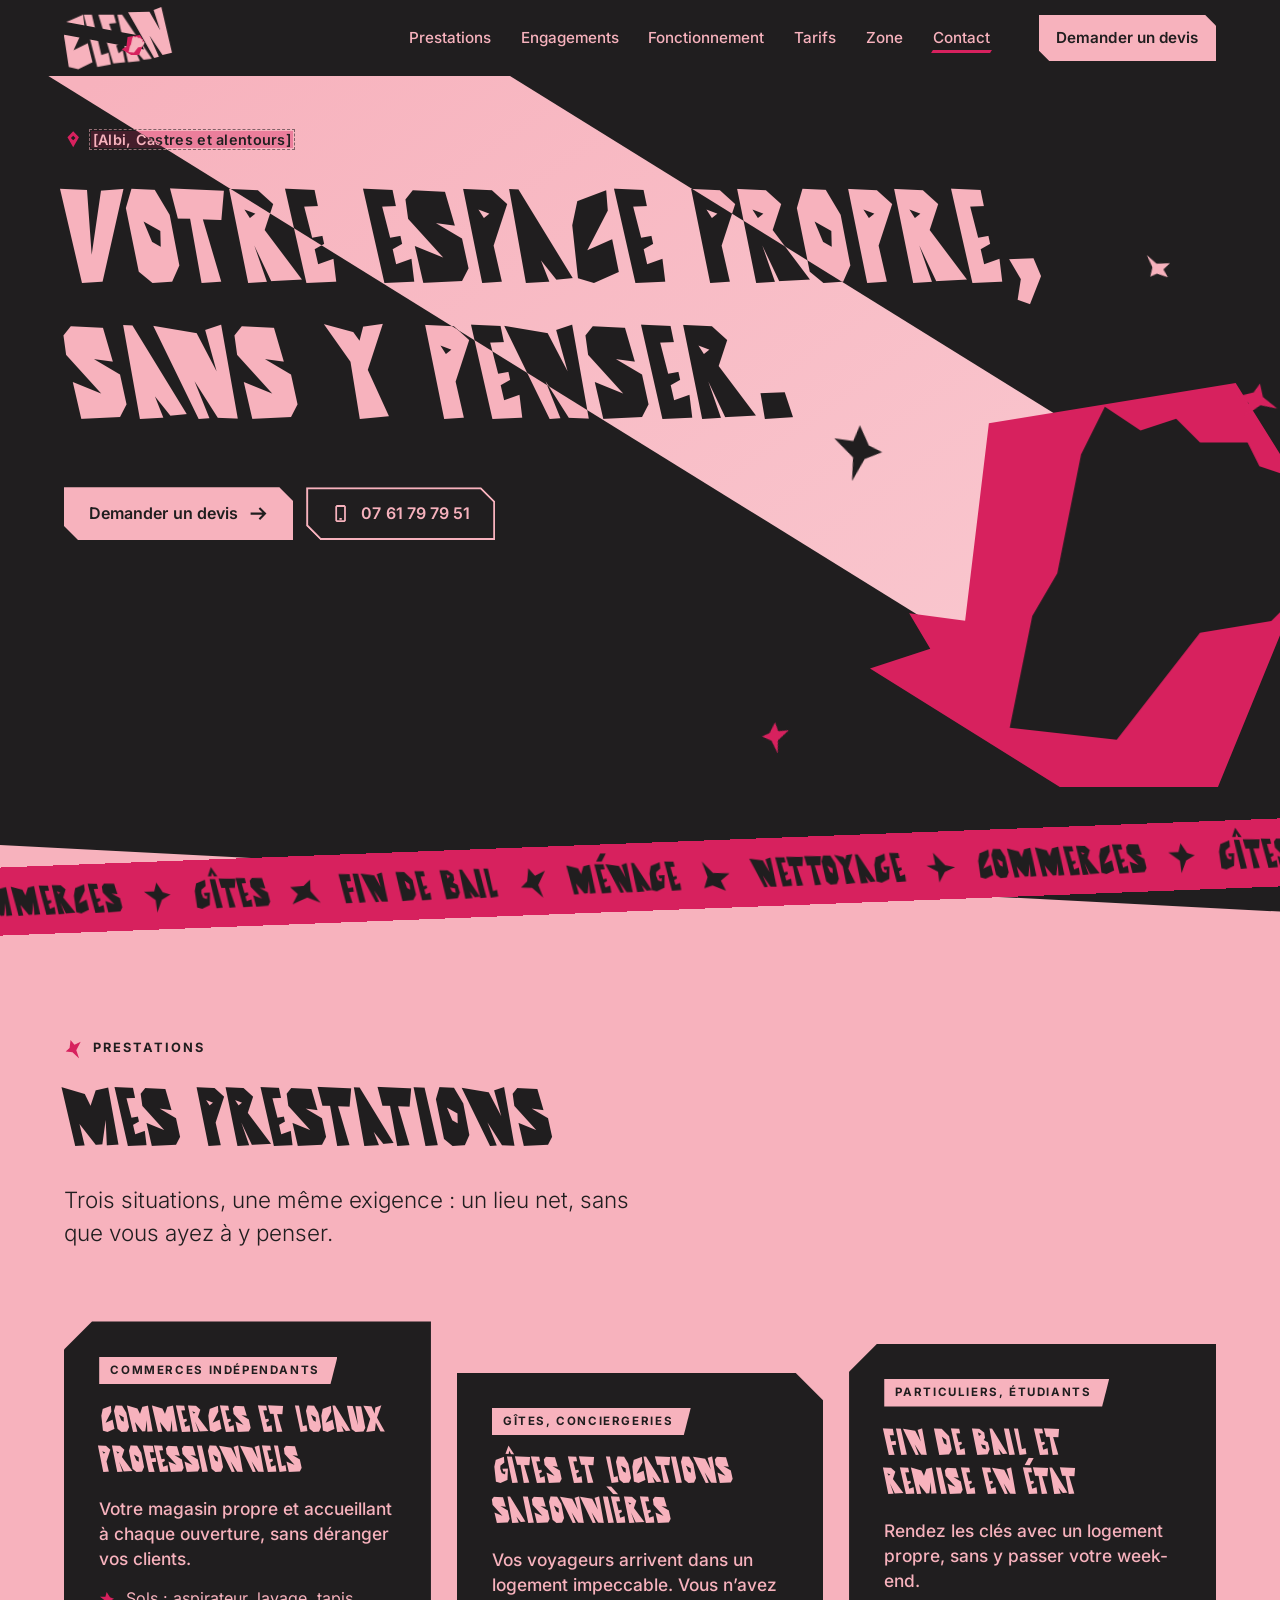
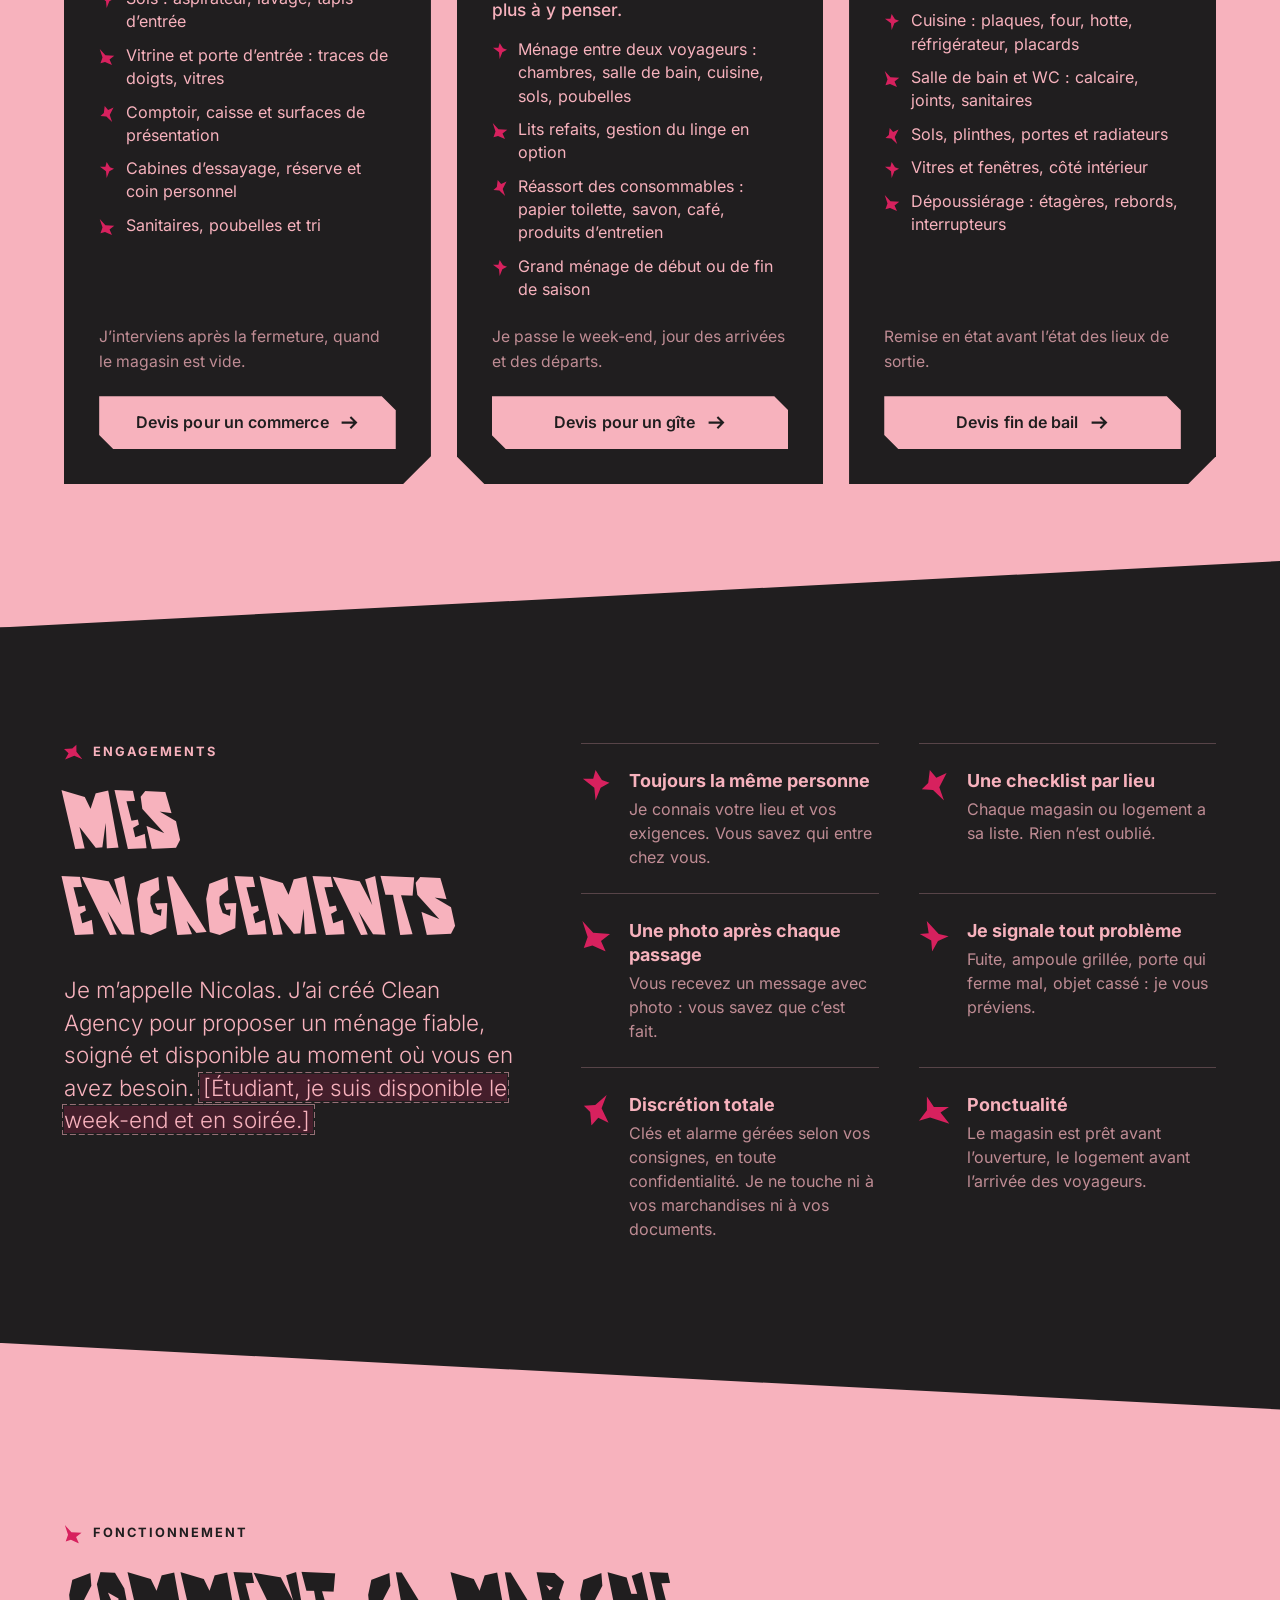
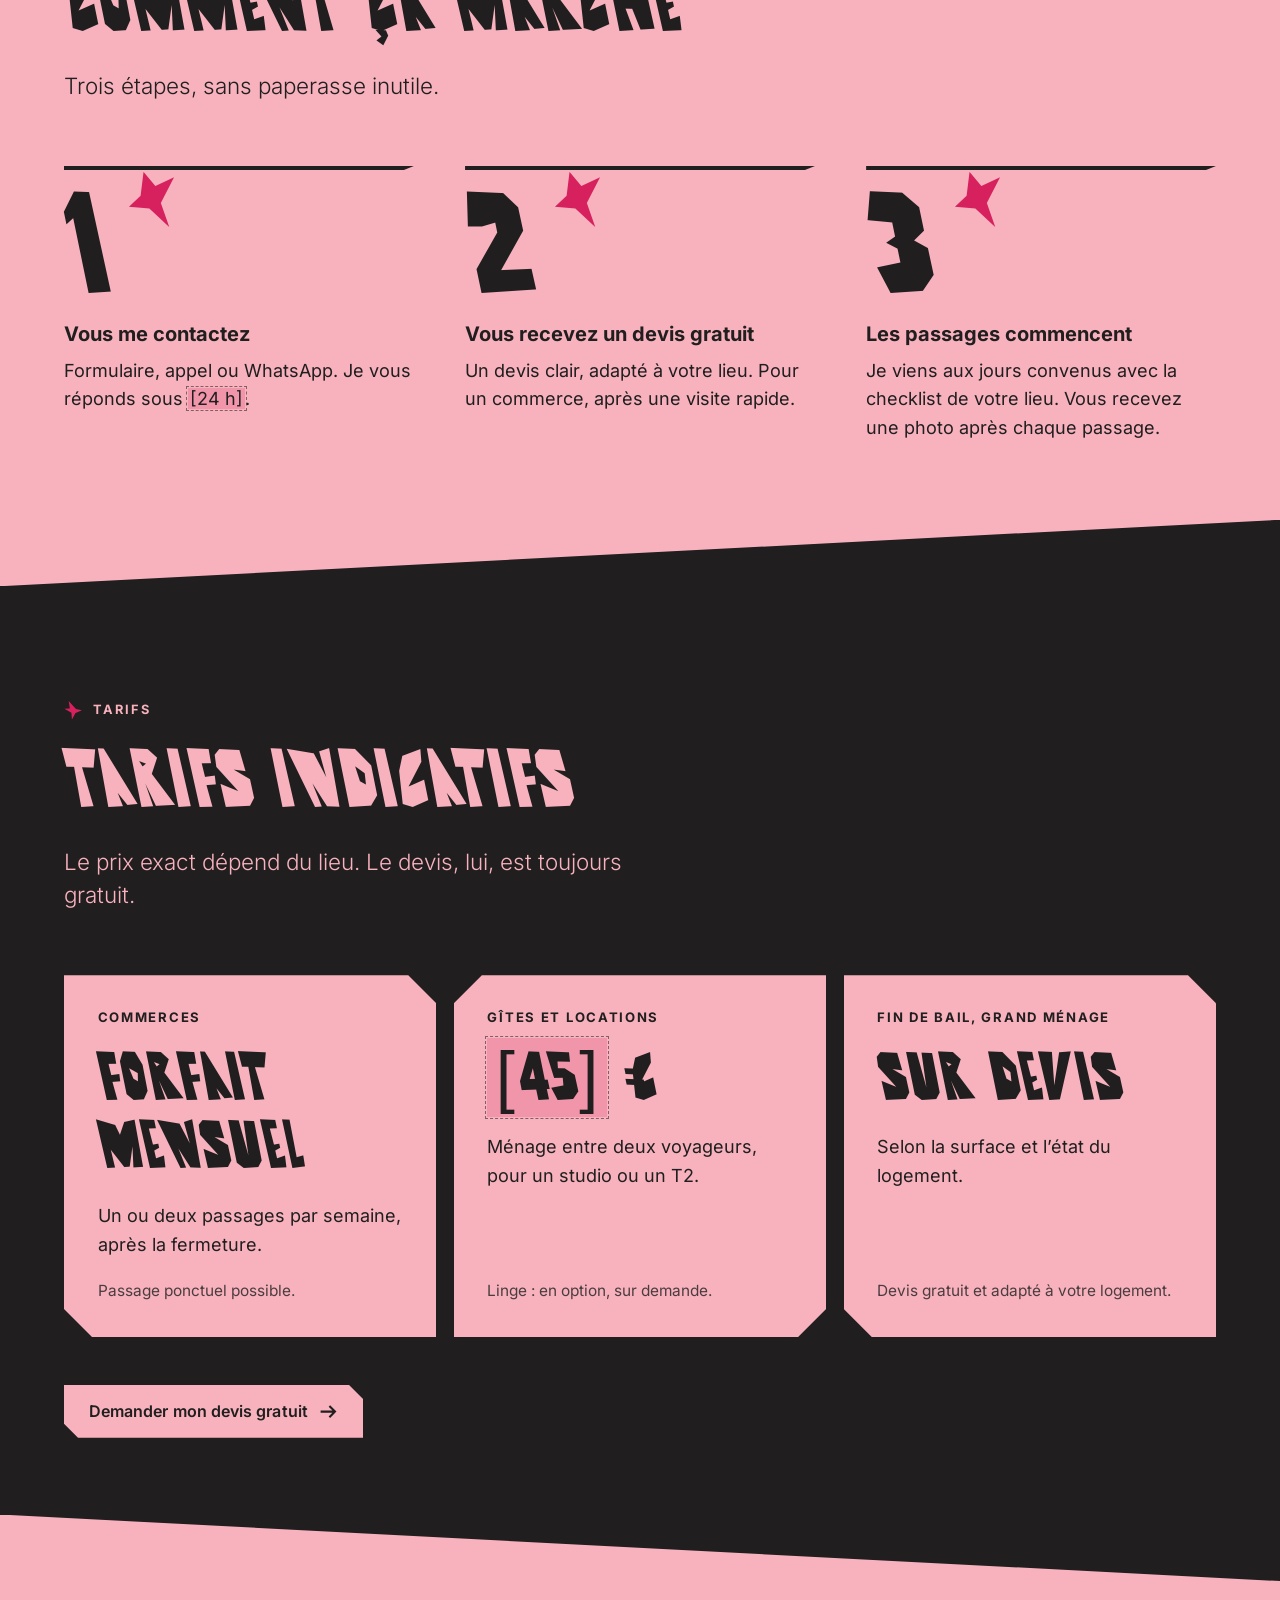
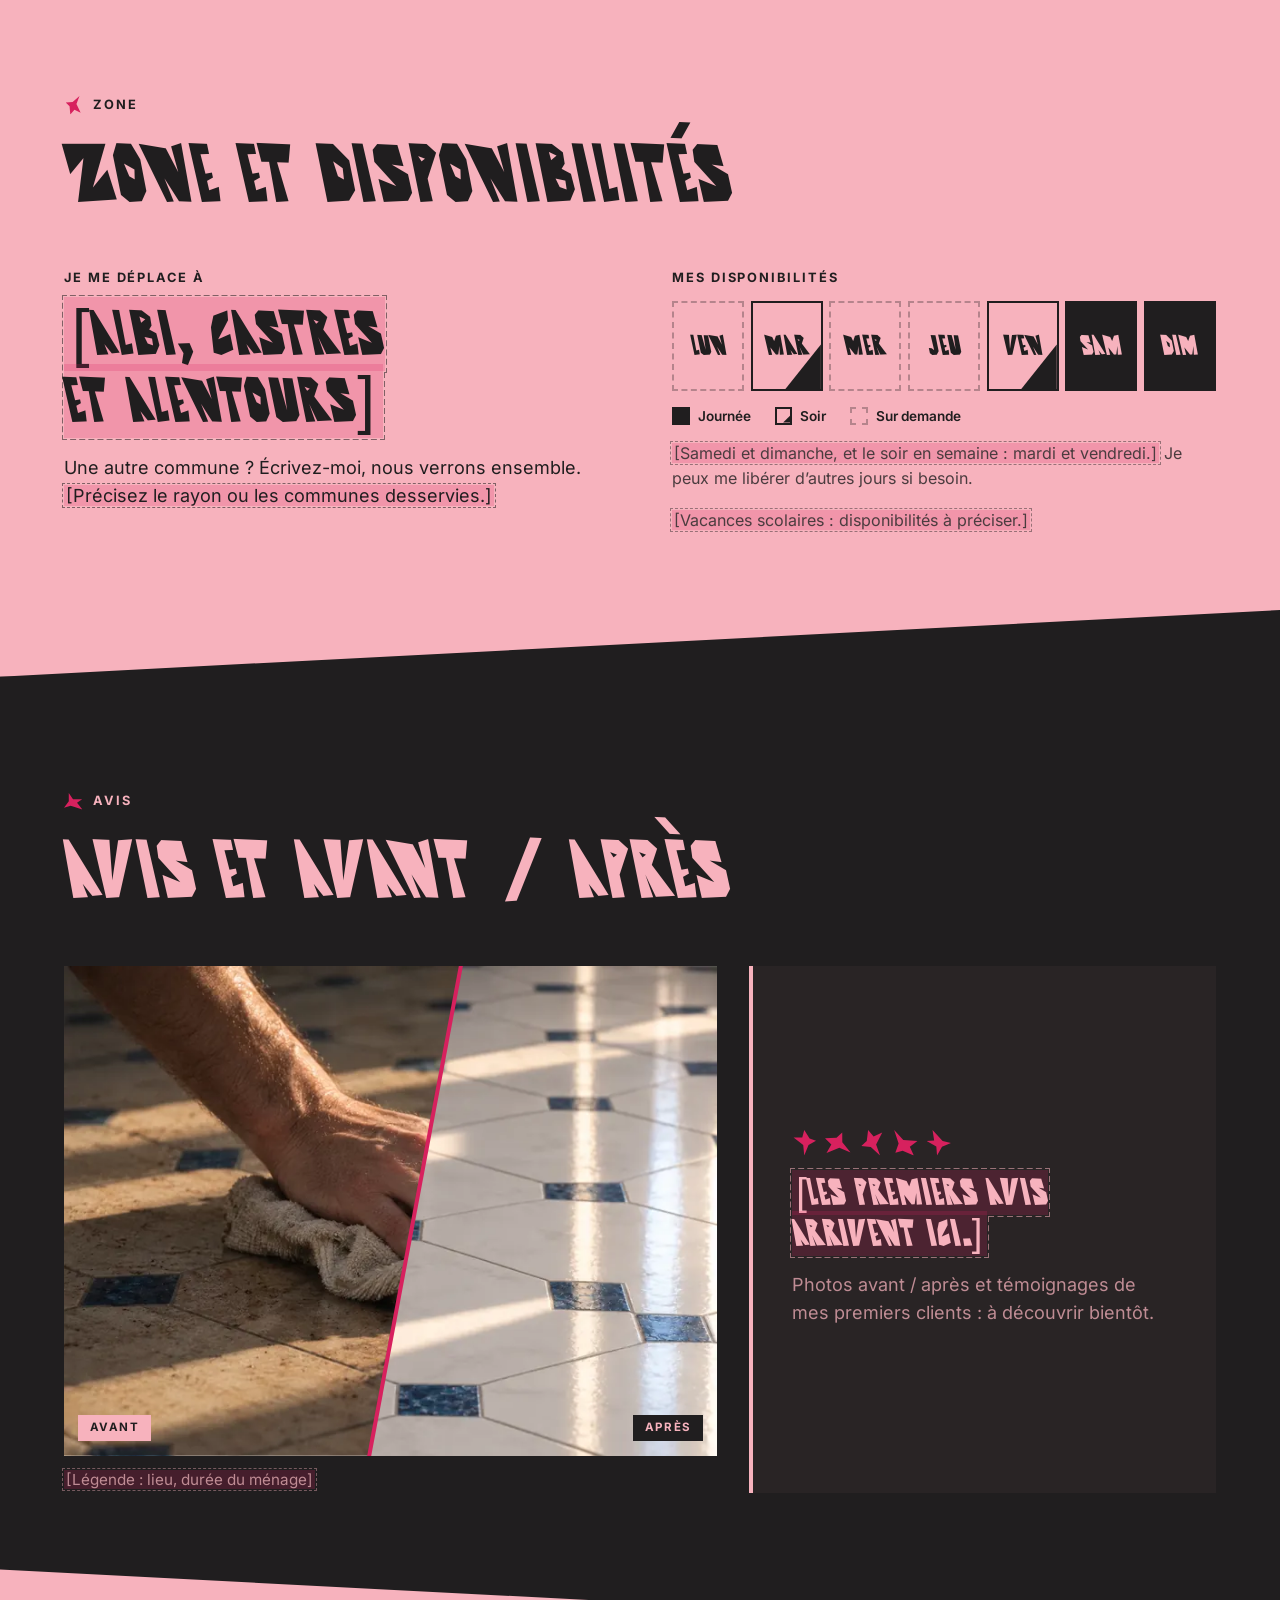
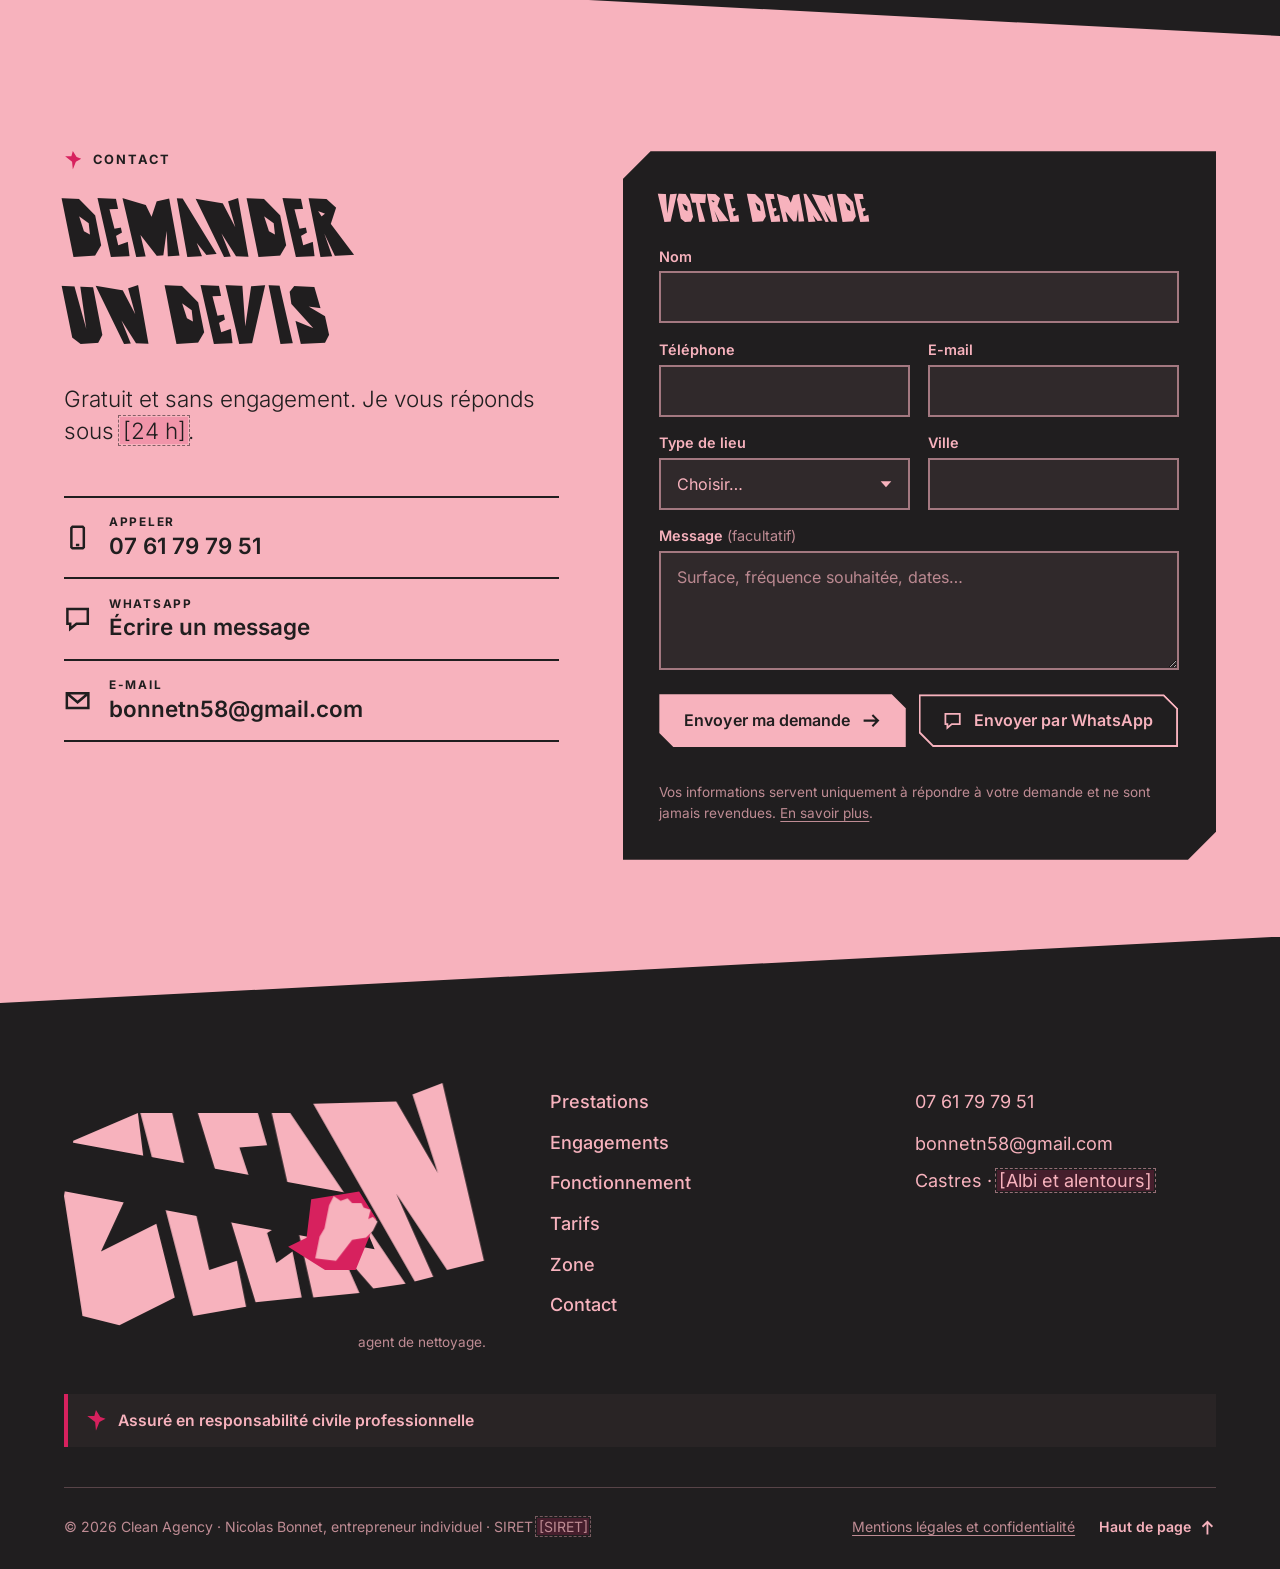
==== index.html @ 54024673 "Première version du site Clean Agency Page d'accueil, mentions légales, page 404, polices (CLEAN, In" ====
<!doctype html>
<html lang="fr">
<head>
<meta charset="utf-8">
<meta name="viewport" content="width=device-width, initial-scale=1, viewport-fit=cover">
<title>Nettoyage de commerces, ménage de gîtes – Castres, Albi | Clean Agency</title>
<meta name="description" content="Nettoyage de commerces, ménage de gîtes et fin de bail à Castres et Albi (Tarn). Toujours la même personne, photo après chaque passage. Devis gratuit.">
<meta name="theme-color" content="#201E1F">
<link rel="canonical" href="https://cleanagency.fr/">

<!-- Partage (réseaux, messageries) -->
<meta property="og:type" content="website">
<meta property="og:locale" content="fr_FR">
<meta property="og:site_name" content="Clean Agency">
<meta property="og:title" content="Clean Agency – agent de nettoyage à Castres et Albi">
<meta property="og:description" content="Votre espace propre, sans y penser. Nettoyage de commerces, ménage de gîtes et fin de bail. Devis gratuit.">
<meta property="og:url" content="https://cleanagency.fr/">
<meta property="og:image" content="https://cleanagency.fr/assets/img/og-image.png">
<meta property="og:image:width" content="1200">
<meta property="og:image:height" content="630">
<meta property="og:image:alt" content="Logo Clean Agency, agent de nettoyage, en lettres de papier découpé sur fond rose">
<meta name="twitter:card" content="summary_large_image">

<link rel="icon" href="favicon.svg" type="image/svg+xml">
<link rel="icon" href="favicon.ico" sizes="32x32">
<link rel="apple-touch-icon" href="apple-touch-icon.png">

<link rel="preload" href="assets/fonts/CLEAN-Regular.woff2" as="font" type="font/woff2" crossorigin>
<link rel="preload" href="assets/fonts/Inter-Variable.woff2" as="font" type="font/woff2" crossorigin>
<link rel="stylesheet" href="css/style.css">

<!-- Active les états de départ des animations. Si main.js ne répond pas en 4 s, tout s'affiche quand même.
     Ajouter ?sans-animation à l'adresse affiche la page directement dans son état final. -->
<script>
document.documentElement.classList.add('js');
if (/[?&]sans-animation/.test(location.search)) document.documentElement.classList.add('sans-anim');
setTimeout(function () { if (!window.__cleanOk) document.documentElement.classList.add('sans-anim'); }, 4000);
</script>

<!-- Données structurées : entreprise locale. Les champs entre [crochets] sont à compléter (voir A-COMPLETER.md). -->
<script type="application/ld+json">
{
  "@context": "https://schema.org",
  "@type": "LocalBusiness",
  "@id": "https://cleanagency.fr/#entreprise",
  "name": "Clean Agency",
  "alternateName": "Clean Agency – agent de nettoyage",
  "description": "Nettoyage de commerces et de locaux professionnels, ménage de gîtes et locations saisonnières, ménage de fin de bail à Castres, Albi et alentours, dans le Tarn.",
  "url": "https://cleanagency.fr/",
  "image": "https://cleanagency.fr/assets/img/og-image.png",
  "telephone": "+33761797951",
  "email": "bonnetn58@gmail.com",
  "founder": { "@type": "Person", "name": "Nicolas Bonnet" },
  "address": {
    "@type": "PostalAddress",
    "addressLocality": "Castres",
    "postalCode": "81100",
    "addressRegion": "Occitanie",
    "addressCountry": "FR"
  },
  "areaServed": [
    { "@type": "City", "name": "Castres" },
    { "@type": "City", "name": "Albi" },
    { "@type": "AdministrativeArea", "name": "Tarn" }
  ],
  "knowsAbout": ["nettoyage", "ménage", "nettoyage de commerces", "nettoyage de locaux professionnels", "ménage de gîtes", "ménage entre deux locations", "ménage de fin de bail"],
  "makesOffer": [
    { "@type": "Offer", "itemOffered": { "@type": "Service", "name": "Nettoyage de commerces et locaux professionnels", "serviceType": "Entretien après fermeture" } },
    { "@type": "Offer", "itemOffered": { "@type": "Service", "name": "Ménage de gîtes et locations saisonnières", "serviceType": "Ménage entre deux voyageurs" }, "priceSpecification": { "@type": "PriceSpecification", "minPrice": "45", "priceCurrency": "EUR" } },
    { "@type": "Offer", "itemOffered": { "@type": "Service", "name": "Ménage de fin de bail et remise en état", "serviceType": "Ménage de fin de bail" } }
  ]
}
</script>
</head>

<body>
<a class="evitement" href="#contenu">Aller au contenu</a>

<!-- ============ Symboles réutilisables (étincelles, pictos, logo) ============ -->
<svg class="sprite" xmlns="http://www.w3.org/2000/svg" aria-hidden="true" focusable="false">
  <defs>
    <!-- Étincelles : formes relevées dans la charte graphique -->
    <symbol id="e1" viewBox="-50 -50 100 100"><path d="M-9.9 -20.8L-2.1 -50L18.7 -16.7L43.8 -8.3L14.6 8.3L-2.1 50L-6.2 8.3L-43.8 -20.8Z"/></symbol>
    <symbol id="e2" viewBox="-50 -50 100 100"><path d="M-47.4 -7.2L-18.1 -9.4L-24.5 -50L14.9 -6.9L47.4 0.5L12.5 15.7L-6.8 50L-9.7 14.3Z"/></symbol>
    <symbol id="e3" viewBox="-50 -50 100 100"><path d="M7 -24.5L-14.4 -50L-19.7 -7L-40.8 13L-3.9 16.1L32.2 50L16.9 6.4L40.8 -40.2Z"/></symbol>
    <symbol id="e4" viewBox="-50 -50 100 100"><path d="M15.8 15.6L31.3 50L-12.5 30.7L-40.8 39.2L-28.1 2.9L-45.5 -50L-9.8 -11.1L45.5 -7.2Z"/></symbol>
    <symbol id="e5" viewBox="-50 -50 100 100"><path d="M6.8 24.7L-15.7 50L-19.8 6.2L-40.6 -14.6L-3.1 -16.7L34.4 -50L17.7 -6.2L40.6 41.7Z"/></symbol>
    <symbol id="e6" viewBox="-50 -50 100 100"><path d="M-25.2 6.4L-50 -17.7L-5 -19.9L17.3 -40.3L17.6 -1.8L50 38.1L6 19L-44.1 40.3Z"/></symbol>
    <symbol id="e7" viewBox="-50 -50 100 100"><path d="M48.6 -10.8L20.8 7.9L50 44.7L-13.5 24.1L-50 35.1L-23.9 0.3L-24.1 -44.7L-1 -10.8Z"/></symbol>

    <!-- Pictos à angles vifs, comme les lettres -->
    <symbol id="i-fleche" viewBox="0 0 24 24"><path d="M2 12h18M13 5l7 7-7 7" fill="none" stroke="currentColor" stroke-width="2.6" stroke-linejoin="miter" stroke-linecap="butt"/></symbol>
    <symbol id="i-bas" viewBox="0 0 24 24"><path d="M12 2v18M5 13l7 7 7-7" fill="none" stroke="currentColor" stroke-width="2.6" stroke-linejoin="miter" stroke-linecap="butt"/></symbol>
    <symbol id="i-haut" viewBox="0 0 24 24"><path d="M12 22V4M5 11l7-7 7 7" fill="none" stroke="currentColor" stroke-width="2.6" stroke-linejoin="miter" stroke-linecap="butt"/></symbol>
    <symbol id="i-tel" viewBox="0 0 24 24"><path d="M7.5 2.5h9l1 1v17l-1 1h-9l-1-1v-17zM10.5 18.5h3" fill="none" stroke="currentColor" stroke-width="2.2" stroke-linejoin="miter"/></symbol>
    <symbol id="i-mail" viewBox="0 0 24 24"><path d="M2.5 5.5h19v13h-19zM2.5 5.5l9.5 8 9.5-8" fill="none" stroke="currentColor" stroke-width="2.2" stroke-linejoin="miter"/></symbol>
    <symbol id="i-bulle" viewBox="0 0 24 24"><path d="M3 3.5h18v13H11l-5.5 4.5v-4.5H3z" fill="none" stroke="currentColor" stroke-width="2.2" stroke-linejoin="miter"/></symbol>
    <symbol id="i-epingle" viewBox="0 0 24 24"><path d="M12 1.5l7.5 8-7.5 13-7.5-13zM12 7.5l3 3-3 3-3-3z" fill="currentColor" fill-rule="evenodd"/></symbol>

  </defs>
</svg>

<!-- ============ En-tête ============ -->
<header class="entete" id="entete">
  <div class="entete__interne">
    <a class="logo logo-anim" href="#haut" aria-label="Clean Agency, agent de nettoyage – haut de page">
      <svg class="logo__lettres-svg" viewBox="0 0 182 105" aria-hidden="true" focusable="false">
      <path class="lettre l-c" d="M32 13L34.5 33L16 73.01L40 61.01L48 93L24 105.01L8 101L0 49L4 25.01Z"/>
      <path class="lettre l-l" d="M33.08 13L46.92 13L62.92 81L74.92 77L78.92 97L56 101.01Z"/>
      <path class="lettre l-e" d="M83 95L58 13.01L84 13.01L88 27.01L76 28L80.34 41.01L85 55L94 53.01L96 60L88 65.01L92 78.01L99 73L103 93Z"/>
      <path class="lettre l-a" d="M134 89L120 73L128 91L108 93L90 13L98 13L148 87Z"/>
      <path class="lettre l-n" d="M152 86L108 9.01L144 8L162 39.01L151 5L164 0L182 77.01L166 81.01L144 48L160 84Z"/>
    </svg>
    <svg class="logo__geste-svg" viewBox="0 0 182 105" aria-hidden="true" focusable="false">
      <g class="logo__geste">
        <path class="logo__chiffon" d="M97.12 71.01L105.12 67.01L107.12 50.4L127.88 47.01L135.38 59.01L126.38 81.01L113.12 81.01Z"/>
        <path class="logo__main" d="M108.88 76.01L110.77 66.59L112.88 63.01L114.88 53.01L116.88 49.01L119.88 51.01L122.88 50.01L124.88 52.01L128.88 52.01L129.88 54.01L132.88 55.01L131.88 59.01L133.88 58.01L135.88 60.01L133.88 64.01L130.88 67.01L124.88 68.01L117.88 77.01Z"/>
      </g>
    </svg>
    </a>

    <nav class="nav" aria-label="Navigation principale">
      <a class="nav__lien" href="#prestations">Prestations</a>
      <a class="nav__lien" href="#engagements">Engagements</a>
      <a class="nav__lien" href="#fonctionnement">Fonctionnement</a>
      <a class="nav__lien" href="#tarifs">Tarifs</a>
      <a class="nav__lien" href="#zone">Zone</a>
      <a class="nav__lien" href="#contact">Contact</a>
    </nav>

    <div class="entete__actions">
      <a class="bouton bouton--rose bouton--petit" href="#contact">
        <span class="txt-long">Demander un devis</span><span class="txt-court">Devis gratuit</span>
      </a>
      <button class="burger" type="button" aria-expanded="false" aria-controls="menu">
        <span class="sr-only">Menu</span>
        <span class="burger__barres" aria-hidden="true"></span>
      </button>
    </div>
  </div>
</header>

<!-- Menu plein écran (mobile) -->
<div class="menu" id="menu" inert>
  <div class="menu__interne">
    <nav class="menu__nav" aria-label="Menu">
      <a class="menu__lien" href="#prestations"><span class="menu__num" aria-hidden="true">01</span>Prestations</a>
      <a class="menu__lien" href="#engagements"><span class="menu__num" aria-hidden="true">02</span>Engagements</a>
      <a class="menu__lien" href="#fonctionnement"><span class="menu__num" aria-hidden="true">03</span>Fonctionnement</a>
      <a class="menu__lien" href="#tarifs"><span class="menu__num" aria-hidden="true">04</span>Tarifs</a>
      <a class="menu__lien" href="#zone"><span class="menu__num" aria-hidden="true">05</span>Zone</a>
      <a class="menu__lien" href="#contact"><span class="menu__num" aria-hidden="true">06</span>Contact</a>
    </nav>
    <div class="menu__pied">
      <a class="menu__tel" href="tel:+33761797951">07&nbsp;61&nbsp;79&nbsp;79&nbsp;51</a>
      <a class="menu__mail" href="mailto:bonnetn58@gmail.com">bonnetn58@gmail.com</a>
    </div>
  </div>
</div>

<main id="contenu">

  <!-- ============ 1. Hero ============ -->
  <section class="hero" id="haut" aria-labelledby="titre-hero">
    <div class="hero__fond" aria-hidden="true">
      <div class="hero__faisceau"></div>
      <div class="hero__mascotte">
        <div class="hero__geste">
          <svg class="hero__chiffon-main" viewBox="0 0 83.99 73.69" focusable="false">
            <path class="chiffon" d="M0 52.02L10.98 48.43L7.14 41.95L17.34 43.35L21.67 7.35L66.65 0L82.9 26.01L63.4 73.69L34.68 73.69Z"/>
            <path class="main" d="M25.47 62.85L29.58 42.45L34.14 34.68L38.47 13L42.81 4.33L49.31 8.67L55.81 6.5L60.15 10.84L68.81 10.84L70.98 15.17L77.48 17.34L75.32 26.01L79.65 23.84L83.99 28.18L79.65 36.85L73.15 43.35L60.15 45.51L44.97 65.02Z"/>
          </svg>
        </div>
        <svg class="etincelle hero__e hero__e--1" focusable="false" data-parallaxe="0.14"><use href="#e1"/></svg>
        <svg class="etincelle hero__e hero__e--2" focusable="false" data-parallaxe="0.24"><use href="#e6"/></svg>
        <svg class="etincelle hero__e hero__e--3" focusable="false" data-parallaxe="0.1"><use href="#e3"/></svg>
        <svg class="etincelle hero__e hero__e--4" focusable="false" data-parallaxe="0.05"><use href="#e4"/></svg>
      </div>
    </div>

    <div class="hero__couche">
      <div class="hero__contenu">
        <p class="hero__zone">
          <svg class="icone" focusable="false"><use href="#i-epingle"/></svg>
          <span class="todo">[Albi, Castres et alentours]</span>
        </p>
        <h1 class="titre titre--hero hero__titre" id="titre-hero">Votre espace propre, sans y penser.</h1>
        <div class="hero__actions">
          <a class="bouton bouton--rose" href="#contact"><span>Demander un devis</span><svg class="icone" focusable="false"><use href="#i-fleche"/></svg></a>
          <a class="bouton bouton--contour" href="tel:+33761797951"><svg class="icone" focusable="false"><use href="#i-tel"/></svg><span><span class="sr-only">Appeler&nbsp;le&nbsp;</span>07&nbsp;61&nbsp;79&nbsp;79&nbsp;51</span></a>
        </div>
      </div>
    </div>
  </section>

  <!-- Bandeau en diagonale -->
  <div class="ticker" aria-hidden="true">
    <div class="ticker__piste">
      <ul class="ticker__groupe">
        <li>Commerces</li><li class="ticker__e"><svg focusable="false"><use href="#e1"/></svg></li>
        <li>Gîtes</li><li class="ticker__e"><svg focusable="false"><use href="#e6"/></svg></li>
        <li>Fin de bail</li><li class="ticker__e"><svg focusable="false"><use href="#e3"/></svg></li>
        <li>Ménage</li><li class="ticker__e"><svg focusable="false"><use href="#e4"/></svg></li>
        <li>Nettoyage</li><li class="ticker__e"><svg focusable="false"><use href="#e2"/></svg></li>
      </ul>
      <ul class="ticker__groupe">
        <li>Commerces</li><li class="ticker__e"><svg focusable="false"><use href="#e1"/></svg></li>
        <li>Gîtes</li><li class="ticker__e"><svg focusable="false"><use href="#e6"/></svg></li>
        <li>Fin de bail</li><li class="ticker__e"><svg focusable="false"><use href="#e3"/></svg></li>
        <li>Ménage</li><li class="ticker__e"><svg focusable="false"><use href="#e4"/></svg></li>
        <li>Nettoyage</li><li class="ticker__e"><svg focusable="false"><use href="#e2"/></svg></li>
      </ul>
    </div>
  </div>

  <!-- ============ 2. Prestations ============ -->
  <section class="section section--rose" id="prestations" aria-labelledby="titre-prestations">
    <div class="conteneur">
      <header class="tete-section">
        <p class="surtitre"><svg class="etincelle" focusable="false"><use href="#e3"/></svg>Prestations</p>
        <h2 class="titre titre--section" id="titre-prestations" data-apparition="coupe">Mes prestations</h2>
        <p class="intro" data-apparition>Trois situations, une même exigence : un lieu net, sans que vous ayez à y penser.</p>
      </header>

      <div class="prestations">
        <article class="prestation" data-apparition="carte">
          <p class="prestation__tag">Commerces indépendants</p>
          <h3 class="titre titre--carte">Commerces et locaux professionnels</h3>
          <p class="prestation__accroche">Votre magasin propre et accueillant à chaque ouverture, sans déranger vos clients.</p>
          <ul class="liste">
            <li>Sols : aspirateur, lavage, tapis d’entrée</li>
            <li>Vitrine et porte d’entrée : traces de doigts, vitres</li>
            <li>Comptoir, caisse et surfaces de présentation</li>
            <li>Cabines d’essayage, réserve et coin personnel</li>
            <li>Sanitaires, poubelles et tri</li>
          </ul>
          <p class="prestation__plus">J’interviens après la fermeture, quand le magasin est vide.</p>
          <a class="bouton bouton--rose" href="#contact" data-lieu="commerce"><span>Devis pour un commerce</span><svg class="icone" focusable="false"><use href="#i-fleche"/></svg></a>
        </article>

        <article class="prestation" data-apparition="carte">
          <p class="prestation__tag">Gîtes, conciergeries</p>
          <h3 class="titre titre--carte">Gîtes et locations saisonnières</h3>
          <p class="prestation__accroche">Vos voyageurs arrivent dans un logement impeccable. Vous n’avez plus à y penser.</p>
          <ul class="liste">
            <li>Ménage entre deux voyageurs : chambres, salle de bain, cuisine, sols, poubelles</li>
            <li>Lits refaits, gestion du linge en option</li>
            <li>Réassort des consommables : papier toilette, savon, café, produits d’entretien</li>
            <li>Grand ménage de début ou de fin de saison</li>
          </ul>
          <p class="prestation__plus">Je passe le week-end, jour des arrivées et des départs.</p>
          <a class="bouton bouton--rose" href="#contact" data-lieu="gite"><span>Devis pour un gîte</span><svg class="icone" focusable="false"><use href="#i-fleche"/></svg></a>
        </article>

        <article class="prestation" data-apparition="carte">
          <p class="prestation__tag">Particuliers, étudiants</p>
          <h3 class="titre titre--carte">Fin de bail et remise en état</h3>
          <p class="prestation__accroche">Rendez les clés avec un logement propre, sans y passer votre week-end.</p>
          <ul class="liste">
            <li>Cuisine : plaques, four, hotte, réfrigérateur, placards</li>
            <li>Salle de bain et WC : calcaire, joints, sanitaires</li>
            <li>Sols, plinthes, portes et radiateurs</li>
            <li>Vitres et fenêtres, côté intérieur</li>
            <li>Dépoussiérage : étagères, rebords, interrupteurs</li>
          </ul>
          <p class="prestation__plus">Remise en état avant l’état des lieux de sortie.</p>
          <a class="bouton bouton--rose" href="#contact" data-lieu="fin-de-bail"><span>Devis fin de bail</span><svg class="icone" focusable="false"><use href="#i-fleche"/></svg></a>
        </article>
      </div>
    </div>
  </section>

  <!-- ============ 3. Engagements ============ -->
  <section class="section section--encre" id="engagements" aria-labelledby="titre-engagements">
    <div class="conteneur engagements__grille">
      <header class="tete-section engagements__tete">
        <p class="surtitre"><svg class="etincelle" focusable="false"><use href="#e6"/></svg>Engagements</p>
        <h2 class="titre titre--section" id="titre-engagements" data-apparition="coupe">Mes engagements</h2>
        <p class="intro" data-apparition>Je m’appelle Nicolas. J’ai créé Clean Agency pour proposer un ménage fiable, soigné et disponible au moment où vous en avez besoin. <span class="todo">[Étudiant, je suis disponible le week-end et en soirée.]</span></p>
      </header>

      <ul class="engagements">
        <li class="engagement" data-apparition>
          <svg class="etincelle engagement__icone" focusable="false"><use href="#e1"/></svg>
          <h3 class="engagement__titre">Toujours la même personne</h3>
          <p>Je connais votre lieu et vos exigences. Vous savez qui entre chez vous.</p>
        </li>
        <li class="engagement" data-apparition>
          <svg class="etincelle engagement__icone" focusable="false"><use href="#e3"/></svg>
          <h3 class="engagement__titre">Une checklist par lieu</h3>
          <p>Chaque magasin ou logement a sa liste. Rien n’est oublié.</p>
        </li>
        <li class="engagement" data-apparition>
          <svg class="etincelle engagement__icone" focusable="false"><use href="#e4"/></svg>
          <h3 class="engagement__titre">Une photo après chaque passage</h3>
          <p>Vous recevez un message avec photo : vous savez que c’est fait.</p>
        </li>
        <li class="engagement" data-apparition>
          <svg class="etincelle engagement__icone" focusable="false"><use href="#e2"/></svg>
          <h3 class="engagement__titre">Je signale tout problème</h3>
          <p>Fuite, ampoule grillée, porte qui ferme mal, objet cassé : je vous préviens.</p>
        </li>
        <li class="engagement" data-apparition>
          <svg class="etincelle engagement__icone" focusable="false"><use href="#e5"/></svg>
          <h3 class="engagement__titre">Discrétion totale</h3>
          <p>Clés et alarme gérées selon vos consignes, en toute confidentialité. Je ne touche ni à vos marchandises ni à vos documents.</p>
        </li>
        <li class="engagement" data-apparition>
          <svg class="etincelle engagement__icone" focusable="false"><use href="#e7"/></svg>
          <h3 class="engagement__titre">Ponctualité</h3>
          <p>Le magasin est prêt avant l’ouverture, le logement avant l’arrivée des voyageurs.</p>
        </li>
      </ul>
    </div>
  </section>

  <!-- ============ 4. Comment ça marche ============ -->
  <section class="section section--rose" id="fonctionnement" aria-labelledby="titre-fonctionnement">
    <div class="conteneur">
      <header class="tete-section">
        <p class="surtitre"><svg class="etincelle" focusable="false"><use href="#e4"/></svg>Fonctionnement</p>
        <h2 class="titre titre--section" id="titre-fonctionnement" data-apparition="coupe">Comment ça marche</h2>
        <p class="intro" data-apparition>Trois étapes, sans paperasse inutile.</p>
      </header>

      <ol class="etapes">
        <li class="etape" data-apparition="trait">
          <span class="etape__num" aria-hidden="true">1</span>
          <h3 class="etape__titre">Vous me contactez</h3>
          <p>Formulaire, appel ou WhatsApp. Je vous réponds sous <span class="todo">[24 h]</span>.</p>
        </li>
        <li class="etape" data-apparition="trait">
          <span class="etape__num" aria-hidden="true">2</span>
          <h3 class="etape__titre">Vous recevez un devis gratuit</h3>
          <p>Un devis clair, adapté à votre lieu. Pour un commerce, après une visite rapide.</p>
        </li>
        <li class="etape" data-apparition="trait">
          <span class="etape__num" aria-hidden="true">3</span>
          <h3 class="etape__titre">Les passages commencent</h3>
          <p>Je viens aux jours convenus avec la checklist de votre lieu. Vous recevez une photo après chaque passage.</p>
        </li>
      </ol>
    </div>
  </section>

  <!-- ============ 5. Tarifs indicatifs ============ -->
  <section class="section section--encre" id="tarifs" aria-labelledby="titre-tarifs">
    <div class="conteneur">
      <header class="tete-section">
        <p class="surtitre"><svg class="etincelle" focusable="false"><use href="#e2"/></svg>Tarifs</p>
        <h2 class="titre titre--section" id="titre-tarifs" data-apparition="coupe">Tarifs indicatifs</h2>
        <p class="intro" data-apparition>Le prix exact dépend du lieu. Le devis, lui, est toujours gratuit.</p>
      </header>

      <div class="tarifs">
        <article class="tarif" data-apparition="carte">
          <h3 class="tarif__lieu">Commerces</h3>
          <p class="tarif__prix"><span class="tarif__montant">forfait mensuel</span></p>
          <p>Un ou deux passages par semaine, après la fermeture.</p>
          <p class="tarif__option">Passage ponctuel possible.</p>
        </article>
        <article class="tarif" data-apparition="carte">
          <h3 class="tarif__lieu">Gîtes et locations</h3>
          <p class="tarif__prix"><span class="tarif__montant"><span class="todo">[45]</span>&nbsp;€</span></p>
          <p>Ménage entre deux voyageurs, pour un studio ou un T2.</p>
          <p class="tarif__option">Linge : en option, sur demande.</p>
        </article>
        <article class="tarif" data-apparition="carte">
          <h3 class="tarif__lieu">Fin de bail, grand ménage</h3>
          <p class="tarif__prix"><span class="tarif__montant">sur devis</span></p>
          <p>Selon la surface et l’état du logement.</p>
          <p class="tarif__option">Devis gratuit et adapté à votre logement.</p>
        </article>
      </div>

      <p class="tarifs__appel" data-apparition>
        <a class="bouton bouton--rose" href="#contact"><span>Demander mon devis gratuit</span><svg class="icone" focusable="false"><use href="#i-fleche"/></svg></a>
      </p>
    </div>
  </section>

  <!-- ============ 6. Zone et disponibilités ============ -->
  <section class="section section--rose" id="zone" aria-labelledby="titre-zone">
    <div class="conteneur">
      <header class="tete-section">
        <p class="surtitre"><svg class="etincelle" focusable="false"><use href="#e5"/></svg>Zone</p>
        <h2 class="titre titre--section" id="titre-zone" data-apparition="coupe">Zone et disponibilités</h2>
      </header>

      <div class="zone__grille">
        <div class="zone__lieux" data-apparition>
          <h3 class="zone__sous-titre">Je me déplace à</h3>
          <p class="zone__villes titre"><span class="todo">[Albi, Castres et alentours]</span></p>
          <p>Une autre commune ? Écrivez-moi, nous verrons ensemble. <span class="todo">[Précisez le rayon ou les communes desservies.]</span></p>
        </div>

        <div class="zone__dispos" data-apparition>
          <h3 class="zone__sous-titre">Mes disponibilités</h3>
          <ul class="semaine" aria-label="Disponibilités sur la semaine" data-apparition="groupe">
            <li class="jour"><span class="jour__nom" aria-hidden="true">Lun</span><span class="sr-only">Lundi : sur demande</span></li>
            <li class="jour jour--soir"><span class="jour__nom" aria-hidden="true">Mar</span><span class="sr-only">Mardi : le soir</span></li>
            <li class="jour"><span class="jour__nom" aria-hidden="true">Mer</span><span class="sr-only">Mercredi : sur demande</span></li>
            <li class="jour"><span class="jour__nom" aria-hidden="true">Jeu</span><span class="sr-only">Jeudi : sur demande</span></li>
            <li class="jour jour--soir"><span class="jour__nom" aria-hidden="true">Ven</span><span class="sr-only">Vendredi : le soir</span></li>
            <li class="jour jour--journee"><span class="jour__nom" aria-hidden="true">Sam</span><span class="sr-only">Samedi : toute la journée</span></li>
            <li class="jour jour--journee"><span class="jour__nom" aria-hidden="true">Dim</span><span class="sr-only">Dimanche : toute la journée</span></li>
          </ul>
          <ul class="legende" aria-hidden="true">
            <li><span class="pastille pastille--journee"></span>Journée</li>
            <li><span class="pastille pastille--soir"></span>Soir</li>
            <li><span class="pastille"></span>Sur demande</li>
          </ul>
          <p class="zone__note"><span class="todo">[Samedi et dimanche, et le soir en semaine : mardi et vendredi.]</span> Je peux me libérer d’autres jours si besoin.</p>
          <p class="zone__note"><span class="todo">[Vacances scolaires : disponibilités à préciser.]</span></p>
        </div>
      </div>
    </div>
  </section>

  <!-- ============ 7. Avis et avant / après (à remplir plus tard) ============ -->
  <section class="section section--encre" id="avis" aria-labelledby="titre-avis">
    <div class="conteneur">
      <header class="tete-section">
        <p class="surtitre"><svg class="etincelle" focusable="false"><use href="#e7"/></svg>Avis</p>
        <h2 class="titre titre--section" id="titre-avis" data-apparition="coupe">Avis et avant / après</h2>
      </header>

      <div class="avis__grille">
        <!--
          AVANT / APRÈS — pour ajouter d’autres paires de photos :
          copiez tout le bloc <figure class="avap"> (une paire = un bloc), changez les deux images et leurs « alt »
          (décrivez la pièce), puis modifiez la légende.
          Photos : 1448 × 1086 px (format 4/3), WebP ou JPEG, moins de 150 Ko ; ajoutez une version de 720 px de large
          dans « srcset » pour les téléphones. L’image « avant » est celle de gauche, l’« après » celle de droite.
        -->
        <figure class="avap" data-avap data-apparition="carte">
          <div class="avap__scene">
            <img class="avap__photo avap__photo--apres" src="assets/img/apres.webp" srcset="assets/img/apres-720.webp 720w, assets/img/apres.webp 1448w" sizes="(min-width: 900px) 52vw, 92vw" width="1448" height="1086" alt="Sol en carrelage blanc et bleu, propre et brillant, après le ménage" loading="lazy" decoding="async">
            <img class="avap__photo avap__photo--avant" src="assets/img/avant.webp" srcset="assets/img/avant-720.webp 720w, assets/img/avant.webp 1448w" sizes="(min-width: 900px) 52vw, 92vw" width="1448" height="1086" alt="Le même sol, terne et sale, essuyé à la main avec un chiffon, avant le ménage" loading="lazy" decoding="async">
            <span class="avap__ligne" aria-hidden="true"></span>
            <span class="avap__etiquette avap__etiquette--avant" aria-hidden="true">Avant</span>
            <span class="avap__etiquette avap__etiquette--apres" aria-hidden="true">Après</span>
          </div>
          <input class="avap__curseur" type="range" min="0" max="100" value="50" aria-label="Comparer avant et après : déplacez pour révéler la photo">
          <figcaption class="avap__legende"><span class="todo">[Légende : lieu, durée du ménage]</span></figcaption>
        </figure>

        <!--
          AVIS CLIENTS — quand vous aurez de vrais avis, remplacez le bloc « avis-vide » par :
          <blockquote class="avis"><p>« Texte de l’avis. »</p><footer>Prénom, gîte à Albi</footer></blockquote>
        -->
        <div class="avis-vide" data-apparition="carte">
          <div class="avis-vide__etoiles" aria-hidden="true">
            <svg class="etincelle" focusable="false"><use href="#e1"/></svg>
            <svg class="etincelle" focusable="false"><use href="#e6"/></svg>
            <svg class="etincelle" focusable="false"><use href="#e3"/></svg>
            <svg class="etincelle" focusable="false"><use href="#e4"/></svg>
            <svg class="etincelle" focusable="false"><use href="#e2"/></svg>
          </div>
          <p class="avis-vide__titre titre"><span class="todo">[Les premiers avis arrivent ici.]</span></p>
          <p>Photos avant / après et témoignages de mes premiers clients : à découvrir bientôt.</p>
        </div>
      </div>
    </div>
  </section>

  <!-- ============ 8. Contact ============ -->
  <section class="section section--rose contact" id="contact" aria-labelledby="titre-contact">
    <div class="conteneur contact__grille">
      <div class="contact__texte">
        <header class="tete-section">
          <p class="surtitre"><svg class="etincelle" focusable="false"><use href="#e1"/></svg>Contact</p>
          <h2 class="titre titre--section" id="titre-contact" data-apparition="coupe">Demander un devis</h2>
          <p class="intro" data-apparition>Gratuit et sans engagement. Je vous réponds sous <span class="todo">[24 h]</span>.</p>
        </header>

        <ul class="contact__liens">
          <li data-apparition>
            <a class="lien-contact" href="tel:+33761797951">
              <svg class="icone" focusable="false"><use href="#i-tel"/></svg>
              <span><small>Appeler</small>07&nbsp;61&nbsp;79&nbsp;79&nbsp;51</span>
            </a>
          </li>
          <li data-apparition>
            <a class="lien-contact" href="https://wa.me/33761797951?text=Bonjour%2C%20je%20souhaite%20un%20devis%20pour%20un%20m%C3%A9nage." target="_blank" rel="noopener">
              <svg class="icone" focusable="false"><use href="#i-bulle"/></svg>
              <span><small>WhatsApp</small>Écrire un message</span>
            </a>
          </li>
          <li data-apparition>
            <a class="lien-contact" href="mailto:bonnetn58@gmail.com">
              <svg class="icone" focusable="false"><use href="#i-mail"/></svg>
              <span><small>E-mail</small>bonnetn58@gmail.com</span>
            </a>
          </li>
        </ul>
      </div>

      <!--
        FORMULAIRE — sans serveur à gérer :
        - Tant que data-endpoint contient des [crochets], le bouton ouvre le mail du visiteur avec sa demande déjà rédigée.
        - Pour recevoir les demandes directement dans votre boîte mail : créez un formulaire gratuit chez Formspree ou Web3Forms,
          puis collez l’adresse fournie dans data-endpoint (voir README.md).
      -->
      <form class="formulaire" id="formulaire-devis" action="mailto:bonnetn58@gmail.com" method="post" enctype="text/plain" novalidate
            data-endpoint="[URL_DU_SERVICE_DE_FORMULAIRE]" data-apparition="carte">
        <p class="formulaire__titre titre">Votre demande</p>

        <div class="champ">
          <label class="champ__etiquette" for="f-nom">Nom</label>
          <input class="champ__saisie" id="f-nom" name="nom" type="text" autocomplete="name" required>
        </div>
        <div class="champ-duo">
          <div class="champ">
            <label class="champ__etiquette" for="f-tel">Téléphone</label>
            <input class="champ__saisie" id="f-tel" name="telephone" type="tel" autocomplete="tel" inputmode="tel" required>
          </div>
          <div class="champ">
            <label class="champ__etiquette" for="f-mail">E-mail</label>
            <input class="champ__saisie" id="f-mail" name="email" type="email" autocomplete="email" required>
          </div>
        </div>
        <div class="champ-duo">
          <div class="champ">
            <label class="champ__etiquette" for="f-lieu">Type de lieu</label>
            <select class="champ__saisie" id="f-lieu" name="type_de_lieu" required>
              <option value="">Choisir…</option>
              <option value="commerce">Commerce ou local professionnel</option>
              <option value="gite">Gîte ou location saisonnière</option>
              <option value="conciergerie">Conciergerie, plusieurs logements</option>
              <option value="fin-de-bail">Fin de bail, logement</option>
              <option value="autre">Autre</option>
            </select>
          </div>
          <div class="champ">
            <label class="champ__etiquette" for="f-ville">Ville</label>
            <input class="champ__saisie" id="f-ville" name="ville" type="text" autocomplete="address-level2" required>
          </div>
        </div>
        <div class="champ">
          <label class="champ__etiquette" for="f-message">Message <span class="champ__facultatif">(facultatif)</span></label>
          <textarea class="champ__saisie" id="f-message" name="message" rows="4" placeholder="Surface, fréquence souhaitée, dates…"></textarea>
        </div>

        <!-- Piège à robots : doit rester vide -->
        <div class="piege" aria-hidden="true">
          <label>Ne pas remplir <input type="text" name="_gotcha" tabindex="-1" autocomplete="off"></label>
        </div>
        <input type="hidden" name="_subject" value="Demande de devis – cleanagency.fr">

        <div class="formulaire__actions">
          <button class="bouton bouton--rose" type="submit"><span>Envoyer ma demande</span><svg class="icone" focusable="false"><use href="#i-fleche"/></svg></button>
          <button class="bouton bouton--contour" type="button" data-whatsapp><svg class="icone" focusable="false"><use href="#i-bulle"/></svg><span>Envoyer par WhatsApp</span></button>
        </div>
        <p class="formulaire__etat" role="status" aria-live="polite"></p>
        <p class="formulaire__rgpd">Vos informations servent uniquement à répondre à votre demande et ne sont jamais revendues. <a href="mentions-legales.html#donnees">En savoir plus</a>.</p>
      </form>
    </div>
  </section>
</main>

<!-- ============ Pied de page ============ -->
<footer class="pied">
  <div class="pied__interne conteneur">
    <div class="pied__marque">
      <div class="pied__logo logo-anim" role="img" aria-label="Clean Agency">
    <svg class="logo__lettres-svg" viewBox="0 0 182 105" aria-hidden="true" focusable="false">
      <path class="lettre l-c" d="M32 13L34.5 33L16 73.01L40 61.01L48 93L24 105.01L8 101L0 49L4 25.01Z"/>
      <path class="lettre l-l" d="M33.08 13L46.92 13L62.92 81L74.92 77L78.92 97L56 101.01Z"/>
      <path class="lettre l-e" d="M83 95L58 13.01L84 13.01L88 27.01L76 28L80.34 41.01L85 55L94 53.01L96 60L88 65.01L92 78.01L99 73L103 93Z"/>
      <path class="lettre l-a" d="M134 89L120 73L128 91L108 93L90 13L98 13L148 87Z"/>
      <path class="lettre l-n" d="M152 86L108 9.01L144 8L162 39.01L151 5L164 0L182 77.01L166 81.01L144 48L160 84Z"/>
    </svg>
    <svg class="logo__geste-svg" viewBox="0 0 182 105" aria-hidden="true" focusable="false">
      <g class="logo__geste">
        <path class="logo__chiffon" d="M97.12 71.01L105.12 67.01L107.12 50.4L127.88 47.01L135.38 59.01L126.38 81.01L113.12 81.01Z"/>
        <path class="logo__main" d="M108.88 76.01L110.77 66.59L112.88 63.01L114.88 53.01L116.88 49.01L119.88 51.01L122.88 50.01L124.88 52.01L128.88 52.01L129.88 54.01L132.88 55.01L131.88 59.01L133.88 58.01L135.88 60.01L133.88 64.01L130.88 67.01L124.88 68.01L117.88 77.01Z"/>
      </g>
    </svg>
      </div>
      <p class="pied__slogan">agent de nettoyage.</p>
    </div>

    <nav class="pied__nav" aria-label="Pied de page">
      <a href="#prestations">Prestations</a>
      <a href="#engagements">Engagements</a>
      <a href="#fonctionnement">Fonctionnement</a>
      <a href="#tarifs">Tarifs</a>
      <a href="#zone">Zone</a>
      <a href="#contact">Contact</a>
    </nav>

    <address class="pied__contact">
      <a href="tel:+33761797951">07&nbsp;61&nbsp;79&nbsp;79&nbsp;51</a>
      <a href="mailto:bonnetn58@gmail.com">bonnetn58@gmail.com</a>
      <span>Castres · <span class="todo">[Albi et alentours]</span></span>
    </address>

    <p class="pied__assurance"><svg class="etincelle" focusable="false"><use href="#e1"/></svg>Assuré en responsabilité civile professionnelle</p>

    <div class="pied__legal">
      <p>© <span data-annee>2026</span> Clean Agency · Nicolas Bonnet, entrepreneur individuel · SIRET <span class="todo">[SIRET]</span></p>
      <p><a href="mentions-legales.html">Mentions légales et confidentialité</a></p>
      <a class="pied__haut" href="#haut"><span>Haut de page</span><svg class="icone" focusable="false"><use href="#i-haut"/></svg></a>
    </div>
  </div>
</footer>

<!-- Barre d'actions fixe (mobile) -->
<div class="barre-mobile" aria-hidden="true">
  <a class="bouton bouton--contour bouton--petit" href="tel:+33761797951" tabindex="-1"><svg class="icone" focusable="false"><use href="#i-tel"/></svg><span>Appeler</span></a>
  <a class="bouton bouton--rose bouton--petit" href="#contact" tabindex="-1"><span>Devis gratuit</span><svg class="icone" focusable="false"><use href="#i-fleche"/></svg></a>
</div>

<script src="js/main.js" defer></script>
</body>
</html>
---- css/style.css ----
/* ==========================================================================
   Clean Agency — feuille de style
   Palette : encre #201E1F · rose #F7B2BD · framboise #D7215E (le bleu très clair est abandonné)
   Polices : CLEAN (titres) et Inter (texte), comme sur la carte de visite et la plaquette.
   Règle de contraste : le framboise ne porte jamais de texte courant (3,4:1 sur l'encre, 2,8:1 sur le rose).
   ========================================================================== */

/* ---------- 0. Polices ---------- */
@font-face {
  font-family: "CLEAN";
  src: url("../assets/fonts/CLEAN-Regular.woff2") format("woff2");
  font-weight: 400;
  font-style: normal;
  font-display: block;
}
@font-face {
  font-family: "Inter";
  src: url("../assets/fonts/Inter-Variable.woff2") format("woff2");
  font-weight: 300 900;
  font-style: normal;
  font-display: swap;
}
/* Police de secours calée sur Inter : le texte ne saute pas au chargement */
@font-face {
  font-family: "Inter secours";
  src: local("Arial");
  size-adjust: 107.4%;
  ascent-override: 90.2%;
  descent-override: 22.5%;
  line-gap-override: 0%;
}

/* ---------- 1. Variables ---------- */
@property --s {
  syntax: "<number>";
  inherits: true;
  initial-value: 0;
}
@property --run {
  syntax: "<length>";
  inherits: true;
  initial-value: 0px;
}

:root {
  --encre: #201E1F;
  --rose: #F7B2BD;
  --framboise: #D7215E;
  --rose-clair: #FACDD4;              /* fin du dégradé du faisceau (plaquette) */
  --encre-panneau: #292425;           /* rose à 4 % sur l'encre (panneau d'intro de la plaquette) */
  --rose-doux: color-mix(in srgb, var(--rose) 74%, var(--encre));   /* texte secondaire sur encre : 6:1 */
  --encre-doux: color-mix(in srgb, var(--encre) 80%, var(--rose));  /* texte secondaire sur rose : 5,6:1 */
  --trait-clair: color-mix(in srgb, var(--rose) 26%, transparent);
  --trait-sombre: color-mix(in srgb, var(--encre) 30%, transparent);

  --f-titre: "CLEAN", "Arial Black", Impact, sans-serif;
  --f-texte: "Inter", "Inter secours", system-ui, -apple-system, "Segoe UI", Roboto, sans-serif;

  --h-entete: 68px;
  --marge: clamp(20px, 5vw, 72px);
  --large: 1240px;
  --coupe: clamp(26px, 5.2vw, 84px);           /* hauteur des coupes en diagonale entre sections */
  --ch: clamp(16px, 2.2vw, 28px);              /* chanfrein des cartes */

  --ease-sortie: cubic-bezier(.16, 1, .3, 1);
  --ease-papier: cubic-bezier(.34, 1.56, .64, 1);
  --ease-doux: cubic-bezier(.65, 0, .35, 1);

  /* Étincelles utilisées comme puces (masques) */
  --m-e1: url("data:image/svg+xml,%3Csvg xmlns='http://www.w3.org/2000/svg' viewBox='-50 -50 100 100'%3E%3Cpath d='M-9.9 -20.8L-2.1 -50L18.7 -16.7L43.8 -8.3L14.6 8.3L-2.1 50L-6.2 8.3L-43.8 -20.8Z'/%3E%3C/svg%3E");
  --m-e3: url("data:image/svg+xml,%3Csvg xmlns='http://www.w3.org/2000/svg' viewBox='-50 -50 100 100'%3E%3Cpath d='M7 -24.5L-14.4 -50L-19.7 -7L-40.8 13L-3.9 16.1L32.2 50L16.9 6.4L40.8 -40.2Z'/%3E%3C/svg%3E");
  --m-e4: url("data:image/svg+xml,%3Csvg xmlns='http://www.w3.org/2000/svg' viewBox='-50 -50 100 100'%3E%3Cpath d='M15.8 15.6L31.3 50L-12.5 30.7L-40.8 39.2L-28.1 2.9L-45.5 -50L-9.8 -11.1L45.5 -7.2Z'/%3E%3C/svg%3E");
}
@media (min-width: 1000px) { :root { --h-entete: 76px; } }

/* ---------- 2. Base ---------- */
*, *::before, *::after { box-sizing: border-box; }
html {
  -webkit-text-size-adjust: 100%;
  scroll-behavior: smooth;
  scroll-padding-top: var(--h-entete);
}
body {
  margin: 0;
  background: var(--encre);
  color: var(--rose);
  font: 400 1.0625rem/1.6 var(--f-texte);
  -webkit-font-smoothing: antialiased;
  text-rendering: optimizeLegibility;
  overflow-x: clip;
}
@media (min-width: 900px) { body { font-size: 1.125rem; } }

img, svg { display: block; max-width: 100%; }
h1, h2, h3, p, ul, ol, figure, blockquote, address { margin: 0; }
ul, ol { padding: 0; list-style: none; }
a { color: inherit; text-underline-offset: .2em; text-decoration-thickness: .08em; }
button, input, select, textarea { font: inherit; color: inherit; }
button { cursor: pointer; }
address { font-style: normal; }
main > section[id] { scroll-margin-top: calc(var(--coupe) * -1 + 8px); }
#haut { scroll-margin-top: 0; }

:focus-visible { outline: 3px solid currentColor; outline-offset: 4px; }
::selection { background: var(--rose); color: var(--encre); }
.section--rose ::selection, .page-legale ::selection { background: var(--encre); color: var(--rose); }

.sprite { position: absolute; width: 0; height: 0; overflow: hidden; }
.sr-only {
  position: absolute; width: 1px; height: 1px; margin: -1px; padding: 0; overflow: hidden;
  clip: rect(0 0 0 0); clip-path: inset(50%); white-space: nowrap; border: 0;
}
.evitement {
  position: fixed; left: 1rem; top: -4rem; z-index: 100; padding: .8rem 1.2rem;
  background: var(--rose); color: var(--encre); font-weight: 600; transition: top .25s var(--ease-sortie);
}
.evitement:focus { top: 1rem; }

.conteneur { width: min(100% - 2 * var(--marge), var(--large)); margin-inline: auto; }

/* Contenu « à compléter » : repérable d'un coup d'œil, à retirer une fois rempli */
.todo {
  background: color-mix(in srgb, var(--framboise) 20%, transparent);
  outline: 1px dashed color-mix(in srgb, currentColor 55%, transparent);
  outline-offset: 1px;
  padding: 0 .12em;
}

/* ---------- 3. Typographie ---------- */
.titre {
  font-family: var(--f-titre);
  font-weight: 400;
  line-height: 1.04;
  letter-spacing: .012em;
  text-wrap: balance;
}
.titre--hero { font-size: clamp(2.7rem, 11.6vw, 6.9rem); line-height: 1.02; }
.titre--section { font-size: clamp(2.5rem, 9vw, 5.2rem); }
.titre--carte { font-size: clamp(1.95rem, 5.2vw, 2.35rem); line-height: 1.06; }

.surtitre {
  display: flex; align-items: center; gap: .65rem;
  margin-bottom: 1.1rem;
  font: 700 .8rem/1 var(--f-texte);
  letter-spacing: .16em; text-transform: uppercase;
}
.surtitre .etincelle { --t: 1.15rem; color: var(--framboise); }

.intro {
  max-width: 36rem;
  margin-top: 1.4rem;
  font-size: clamp(1.15rem, 2.3vw, 1.4rem);
  font-weight: 300;
  line-height: 1.45;
}
.section--encre .intro { color: var(--rose); }

/* ---------- 4. Éléments communs ---------- */
.etincelle { width: var(--t, 1.2em); height: var(--t, 1.2em); flex: none; fill: currentColor; color: var(--c, currentColor); overflow: visible; }
.icone { width: 1.2em; height: 1.2em; flex: none; }

/* Boutons : coins coupés, balayage en diagonale au survol (le texte s'inverse avec le fond) */
.bouton {
  --b-fond: var(--rose); --b-texte: var(--encre);
  --b-inv-fond: var(--encre); --b-inv-texte: var(--rose);
  --bc: 14px;
  position: relative; isolation: isolate;
  display: inline-flex; align-items: center; justify-content: center; gap: .7em;
  min-height: 3.3rem; padding: .9rem 1.55rem;
  border: 0; text-decoration: none; text-align: center;
  font: 600 1rem/1.15 var(--f-texte); letter-spacing: .005em;
  color: var(--b-texte); background: var(--b-fond);
  clip-path: polygon(0 0, calc(100% - var(--bc)) 0, 100% var(--bc), 100% 100%, var(--bc) 100%, 0 calc(100% - var(--bc)));
  transition: transform .45s var(--ease-sortie);
}
.bouton .icone { transition: transform .45s var(--ease-sortie); }
.bouton--petit { min-height: 2.9rem; padding: .6rem 1.1rem; font-size: .95rem; --bc: 11px; white-space: nowrap; }
@media (max-width: 359px) { .bouton--petit { padding-inline: .8rem; font-size: .85rem; } .entete__interne { gap: .8rem; } }

/* variante encre : pour les fonds roses */
.bouton--encre { --b-fond: var(--encre); --b-texte: var(--rose); --b-inv-fond: var(--rose); --b-inv-texte: var(--encre); }

/* variante contour : cadre de 2 px aux coins coupés, intérieur transparent (marche sur n'importe quel fond) */
.bouton--contour {
  --b-fond: transparent; --b-ligne: var(--rose); --b-texte: var(--rose);
  --b-inv-fond: var(--rose); --b-inv-texte: var(--encre);
}
.bouton--contour::before {
  content: ""; position: absolute; inset: 0; z-index: -1;
  background: var(--b-ligne);
  clip-path: polygon(evenodd,
    0 0, calc(100% - var(--bc)) 0, 100% var(--bc), 100% 100%, var(--bc) 100%, 0 calc(100% - var(--bc)), 0 0,
    2px 2px, calc(100% - var(--bc) - .83px) 2px, calc(100% - 2px) calc(var(--bc) + .83px), calc(100% - 2px) calc(100% - 2px),
    calc(var(--bc) + .83px) calc(100% - 2px), 2px calc(100% - var(--bc) - .83px), 2px 2px);
}

/* calque de balayage (ajouté par le script) */
.bouton__inv {
  position: absolute; inset: 0; z-index: 1;
  display: inline-flex; align-items: center; justify-content: center; gap: .7em;
  padding: inherit;
  background: var(--b-inv-fond); color: var(--b-inv-texte);
  clip-path: polygon(0 0, 0 0, -30px 100%, 0 100%);
  transition: clip-path .6s var(--ease-sortie);
  pointer-events: none;
}
@media (hover: hover) {
  .bouton:hover { transform: translateY(-2px); }
  .bouton:hover .icone { transform: translateX(4px); }
  .bouton:hover .bouton__inv { clip-path: polygon(0 0, calc(100% + 30px) 0, 100% 100%, 0 100%); }
  .bouton:not(.a-calque):hover { background: var(--b-inv-fond); color: var(--b-inv-texte); }
}
.bouton:active { transform: translateY(1px) scale(.985); }
.bouton:focus-visible { outline: 2px solid var(--b-inv-fond); outline-offset: -6px; transform: translateY(-2px); }
.bouton--contour:focus-visible { outline-color: var(--rose); }

/* étincelles décoratives qui scintillent */
.scintille { animation: scintille 4.2s ease-in-out infinite; animation-delay: var(--dl, 0s); }
@keyframes scintille {
  0%, 100% { transform: scale(1) rotate(0deg); }
  50% { transform: scale(.74) rotate(14deg); }
}

/* ---------- 5. En-tête et menu ---------- */
.entete {
  position: fixed; inset: 0 0 auto 0; z-index: 60;
  height: var(--h-entete);
  background: var(--encre); color: var(--rose);
}
.entete::after {
  content: ""; position: absolute; left: 0; right: 0; bottom: 0; height: 1px;
  background: var(--trait-clair); opacity: 0; transition: opacity .4s;
}
.est-defile .entete::after { opacity: 1; }
.entete__interne {
  height: 100%; padding-inline: var(--marge);
  display: flex; align-items: center; justify-content: space-between; gap: 1.5rem;
  max-width: calc(var(--large) + 2 * var(--marge)); margin-inline: auto;
}
.logo { display: block; width: clamp(88px, 24vw, 108px); color: var(--rose); }
.logo:focus-visible { outline-offset: 6px; }

/* Logo animé : le mot entier se construit, puis la main et son chiffon arrivent de la gauche et gomment la trainée
   derrière eux. --s = recul du chiffon sur son axe (unités du dessin). Au repos (--s: 0), il reste exactement le logo. */
.logo-anim { --s: 0; position: relative; }
.logo-anim > svg { display: block; width: 100%; height: auto; overflow: visible; }
.logo__geste-svg { position: absolute; inset: 0; height: 100%; pointer-events: none; }
.logo__lettres-svg {
  clip-path: polygon(evenodd, -100% -100%, 200% -100%, 200% 200%, -100% 200%, -100% -100%,
    calc((-5.9 - var(--s) * 0.9833) * 0.54945%) calc((24 - var(--s) * 0.1822) * 0.95238%),
    calc((124.6 - var(--s) * 0.9833) * 0.54945%) calc((48 - var(--s) * 0.1822) * 0.95238%),
    calc((134.6 - var(--s) * 0.9833) * 0.54945%) calc((72 - var(--s) * 0.1822) * 0.95238%),
    calc((-15.4 - var(--s) * 0.9833) * 0.54945%) calc((44 - var(--s) * 0.1822) * 0.95238%),
    calc((-5.9 - var(--s) * 0.9833) * 0.54945%) calc((24 - var(--s) * 0.1822) * 0.95238%));
}
.lettre, .logo__main { fill: currentColor; }
.logo__chiffon { fill: var(--framboise); }
.logo__geste { translate: calc(var(--s) * -0.9833px) calc(var(--s) * -0.1822px); }

.nav { display: none; }
.entete__actions { display: flex; align-items: center; gap: .6rem; }
.txt-court { display: inline; }
.txt-long { display: none; }
@media (min-width: 760px) { .txt-court { display: none; } .txt-long { display: inline; } }

.nav__lien {
  position: relative; padding: .55rem .05rem;
  font: 500 .95rem/1 var(--f-texte); text-decoration: none; color: var(--rose);
}
.nav__lien::after {
  content: ""; position: absolute; left: 0; right: 0; bottom: .1rem; height: 3px;
  background: var(--framboise); transform-origin: left; transform: scaleX(0) skewX(-32deg);
  transition: transform .5s var(--ease-sortie);
}
.nav__lien:hover::after, .nav__lien[aria-current="true"]::after { transform: scaleX(1) skewX(-32deg); }
@media (min-width: 1000px) {
  .nav { display: flex; gap: clamp(1rem, 2.2vw, 2.1rem); margin-left: auto; margin-right: 1.5rem; }
}

.burger {
  width: 3rem; height: 3rem; display: grid; place-items: center;
  background: none; border: 0; color: var(--rose); margin-right: -.6rem;
}
.burger__barres, .burger__barres::before, .burger__barres::after {
  display: block; height: 3px; background: currentColor;
  transition: transform .5s var(--ease-sortie), width .5s var(--ease-sortie), opacity .25s;
}
.burger__barres { position: relative; width: 1.7rem; transform: rotate(-4deg); }
.burger__barres::before, .burger__barres::after { content: ""; position: absolute; left: 0; }
.burger__barres::before { top: -8px; width: 72%; }
.burger__barres::after { top: 8px; width: 88%; }
.burger[aria-expanded="true"] .burger__barres { transform: rotate(45deg); }
.burger[aria-expanded="true"] .burger__barres::before { top: 0; width: 100%; transform: rotate(90deg); }
.burger[aria-expanded="true"] .burger__barres::after { opacity: 0; }
@media (min-width: 1000px) { .burger { display: none; } }

.menu {
  position: fixed; inset: 0; z-index: 58;
  padding-top: var(--h-entete);
  background: var(--encre); color: var(--rose);
  visibility: hidden;
  clip-path: polygon(100% 0, 100% 0, 100% 100%, 100% 100%);
  transition: clip-path .7s var(--ease-doux), visibility 0s .7s;
  overflow-y: auto;
}
.menu.est-ouvert {
  visibility: visible;
  clip-path: polygon(-40% 0, 100% 0, 100% 100%, 0 100%);
  transition: clip-path .75s var(--ease-sortie), visibility 0s;
}
.menu__interne {
  min-height: 100%; padding: 2rem var(--marge) calc(2rem + env(safe-area-inset-bottom));
  display: flex; flex-direction: column; justify-content: space-between; gap: 2.5rem;
}
.menu__lien {
  display: flex; align-items: baseline; gap: 1rem;
  padding: .55rem 0; border-bottom: 1px solid var(--trait-clair);
  font: 400 clamp(2.3rem, 11vw, 3.4rem)/1.05 var(--f-titre); text-decoration: none; letter-spacing: .012em;
  opacity: 0; transform: translateY(24px) rotate(1.2deg);
  transition: opacity .5s, transform .6s var(--ease-sortie);
}
.menu__num { font: 600 .8rem/1 var(--f-texte); letter-spacing: .1em; color: var(--rose-doux); }
.menu.est-ouvert .menu__lien { opacity: 1; transform: none; transition-delay: calc(.18s + var(--i, 0) * .06s); }
.menu__pied { display: grid; gap: .4rem; }
.menu__tel { font: 700 1.5rem/1.2 var(--f-texte); text-decoration: none; }
.menu__mail { font-size: 1.05rem; color: var(--rose-doux); }

/* ---------- 6. Hero ---------- */
/* Une main tient un chiffon. La trainée rose, c'est la trajectoire du chiffon : elle part du haut à gauche
   et s'arrête au chiffon, jamais au-delà. --run recule le chiffon sur son axe ; l'animation d'entrée le fait
   glisser jusqu'à sa place et la trainée s'allonge derrière lui.
   Mobile et tablette : le texte est en haut, le chiffon au milieu, les boutons en bas (ils ne croisent jamais la trainée). */
.hero {
  --ux: .53; --uy: .848;                                 /* sens de la trainée (vecteur de longueur 1 ; ici pente ≈ 1,6) */
  --epais: 30vw;                                         /* épaisseur de la trainée, mesurée perpendiculairement */
  --mw: min(58vw, 27vh); --mr: -8vw;                     /* largeur de la main + chiffon, décalage à droite */
  --mx: calc(100% - var(--mr) - var(--mw) / 2);          /* centre du chiffon (x) */
  --my: 56%;                                             /* centre du chiffon (y) */
  --run: 0px;
  --cxr: calc(var(--mx) + var(--run) * var(--ux));       /* centre du chiffon à cet instant */
  --cyr: calc(var(--my) + var(--run) * var(--uy));
  --h: calc(var(--epais) / 2);
  --trainee: polygon(
    calc(var(--cxr) - 400vw * var(--ux) - var(--h) * var(--uy)) calc(var(--cyr) - 400vw * var(--uy) + var(--h) * var(--ux)),
    calc(var(--cxr) - var(--h) * var(--uy)) calc(var(--cyr) + var(--h) * var(--ux)),
    calc(var(--cxr) + var(--h) * var(--uy)) calc(var(--cyr) - var(--h) * var(--ux)),
    calc(var(--cxr) - 400vw * var(--ux) + var(--h) * var(--uy)) calc(var(--cyr) - 400vw * var(--uy) - var(--h) * var(--ux)));
  position: relative; isolation: isolate; overflow: clip;
  display: grid;
  min-height: max(100vh, 660px); min-height: max(100svh, 660px);
  background: var(--encre); color: var(--rose);
}
@supports (height: 1svh) { .hero { --mw: min(58vw, 27svh); } }
.hero__couche {
  grid-area: 1 / 1;
  display: grid; align-items: stretch;
  padding-top: var(--h-entete);
  position: relative; z-index: 3;
}
.hero__couche--inverse {
  position: absolute; inset: 0; z-index: 4; pointer-events: none; user-select: none;
  color: var(--encre);
  clip-path: var(--trainee);
}
/* dans la trainée, tout le contenu passe « en négatif » : encre sur rose */
.hero__couche--inverse .bouton { --b-fond: var(--encre); --b-texte: var(--rose); }
.hero__couche--inverse .bouton--contour { --b-fond: transparent; --b-ligne: var(--encre); --b-texte: var(--encre); }

.hero__contenu {
  width: min(100% - 2 * var(--marge), var(--large)); margin-inline: auto;
  padding-block: 1.8rem calc(var(--coupe) + 1.6rem);
  display: flex; flex-direction: column; align-items: flex-start; gap: 1.2rem;
}
.hero__zone {
  display: inline-flex; align-items: center; gap: .55rem;
  font: 600 .9rem/1.2 var(--f-texte); letter-spacing: .02em;
}
.hero__zone .icone { color: var(--framboise); width: 1.15rem; height: 1.15rem; }
.hero .titre--hero { font-size: min(15vw, 7.4vh); font-size: min(15vw, 7.4svh); line-height: 1.02; }
.hero__actions { display: flex; flex-direction: column; gap: .8rem; width: 100%; margin-top: auto; }
.hero__actions .bouton { width: 100%; }

/* la trainée : bande rose, plus claire vers le chiffon (dégradé de la plaquette) */
.hero__fond { position: absolute; inset: 0; z-index: 1; pointer-events: none; }
.hero__faisceau {
  position: absolute; inset: 0;
  background: linear-gradient(to bottom right, var(--rose) 8%, var(--rose-clair) 100%);
  clip-path: var(--trainee);
}
.js:not(.est-pret) .hero { --run: -190vw; }
.est-pret .hero { animation: nettoyage 1.4s cubic-bezier(.19, .9, .26, 1) .1s both; }
@keyframes nettoyage { from { --run: -190vw; } to { --run: 0px; } }

/* la main tient le chiffon : un seul bloc, au milieu du hero */
.hero__mascotte {
  position: absolute; z-index: 2;
  right: var(--mr); top: calc(var(--my) - var(--mw) * .4387);
  width: var(--mw); aspect-ratio: 83.99 / 73.69;
}
.hero__geste {
  position: absolute; inset: 0;
  translate: calc(var(--run) * var(--ux)) calc(var(--run) * var(--uy));
}
.hero__chiffon-main { display: block; width: 100%; height: 100%; }
.chiffon { fill: var(--framboise); }
.main { fill: var(--encre); transform-box: fill-box; transform-origin: 50% 70%; }
.hero__e { position: absolute; left: var(--x); top: var(--y); --t: clamp(22px, 7vw, 56px); rotate: var(--r, 0deg); }
.hero__e--1 { --x: -8%; --y: -48%; --c: var(--encre); --t: clamp(30px, 8vw, 62px); --r: 8deg; }   /* sur la trainée, au-dessus du chiffon */
.hero__e--2 { --x: 80%; --y: -10%; --c: var(--framboise); --t: clamp(20px, 6vw, 44px); --r: -12deg; }
.hero__e--3 { --x: -24%; --y: 80%; --c: var(--framboise); --t: clamp(16px, 4.6vw, 34px); --r: 20deg; }
.hero__e--4 { --x: 58%; --y: -22%; --c: var(--framboise); --t: clamp(14px, 4vw, 28px); --r: -6deg; }

@media (max-width: 899px) {
  .hero__e--1 { display: none; }   /* sur ordinateur seulement : ailleurs elle tomberait sur le texte */
}
@media (min-width: 600px) and (max-width: 899px) {
  .hero { --mw: min(56vw, 40vh); --mr: -8vw; }
  .hero .titre--hero { font-size: min(14vw, 11vh); font-size: min(14vw, 11svh); }
  .hero__actions { flex-direction: row; width: auto; }
  .hero__actions .bouton { width: auto; }
}
@supports (height: 1svh) { @media (min-width: 600px) and (max-width: 899px) { .hero { --mw: min(56vw, 40svh); } } }

@media (min-width: 900px) {
  .hero {
    --ux: .85; --uy: .527;                                /* pente ≈ 0,62 */
    --epais: 19vw;
    --mw: clamp(340px, 36vw, 600px); --mr: -4vw;
    --mb: calc(var(--coupe) * 1.45 + 1rem);
    --my: calc(100% - var(--mb) - var(--mw) * .4387);
  }
  .hero__couche { align-items: start; }
  .hero__contenu { padding-top: clamp(1.4rem, 6vh, 4rem); padding-bottom: calc(var(--coupe) + 2.4rem); gap: 1.5rem; }
  .hero .titre--hero { font-size: clamp(2.7rem, 10.4vw, 9rem); max-width: 11.6em; }
  .hero__actions { flex-direction: row; width: auto; margin-top: 1.2rem; }
  .hero__actions .bouton { width: auto; }
  .hero__e--1 { --x: -9%; --y: 5%; --t: clamp(30px, 4.4vw, 68px); }
  .hero__e--2 { --t: clamp(20px, 2.8vw, 44px); }
  .hero__e--3 { --t: clamp(16px, 2.2vw, 34px); }
  .hero__e--4 { --x: 60%; --y: -34%; --c: var(--rose); --t: clamp(14px, 1.9vw, 28px); }
}

/* ---------- 7. Bandeau ---------- */
.ticker {
  position: relative; z-index: 6;
  width: 110vw; margin: calc(var(--coupe) * -.85) 0 calc(var(--coupe) * -.55) -5vw;
  padding-block: .8rem .6rem;
  background: var(--framboise); color: var(--encre);
  transform: rotate(-2.2deg);
  overflow: hidden;
}
.ticker__piste { display: flex; width: max-content; animation: defile 46s linear infinite; }
.ticker__groupe { display: flex; align-items: center; flex: none; }
.ticker__groupe li {
  padding-inline: .9rem;
  font: 400 clamp(1.6rem, 4.4vw, 2.6rem)/1.1 var(--f-titre); letter-spacing: .02em; white-space: nowrap;
}
.ticker__e { padding-inline: .35rem !important; }
.ticker__e svg { width: clamp(20px, 3vw, 30px); height: clamp(20px, 3vw, 30px); fill: var(--encre); }
@keyframes defile { to { transform: translateX(-50%); } }
.ticker:hover .ticker__piste { animation-play-state: paused; }

/* ---------- 8. Sections ---------- */
.section {
  --fond: var(--rose);
  position: relative; isolation: isolate;
  margin-top: calc(var(--coupe) * -1);
  padding-block: calc(var(--coupe) + clamp(3.5rem, 9vw, 7.5rem)) calc(var(--coupe) + clamp(2.5rem, 6vw, 5rem));
}
.section::before {
  content: ""; position: absolute; inset: 0; z-index: -1;
  background: var(--fond);
  clip-path: polygon(0 var(--coupe), 100% 0, 100% 100%, 0 100%);
}
main > .section:nth-of-type(even)::before { clip-path: polygon(0 0, 100% var(--coupe), 100% 100%, 0 100%); }
.section--rose { --fond: var(--rose); color: var(--encre); }
.section--encre { --fond: var(--encre); color: var(--rose); }
.section--rose .intro { color: var(--encre); }
.hero + .ticker + .section { padding-top: calc(var(--coupe) + clamp(4.5rem, 10vw, 8rem)); }
.tete-section { max-width: 46rem; }

/* ---------- 9. Prestations ---------- */
.prestations { display: grid; gap: clamp(1rem, 2.4vw, 1.6rem); margin-top: clamp(2.5rem, 6vw, 4.5rem); }
.prestation {
  position: relative;
  display: flex; flex-direction: column; align-items: flex-start; gap: 1rem;
  padding: clamp(1.5rem, 2.8vw, 2.2rem);
  background: var(--encre); color: var(--rose);
  clip-path: polygon(var(--ch) 0, 100% 0, 100% calc(100% - var(--ch)), calc(100% - var(--ch)) 100%, 0 100%, 0 var(--ch));
  transition: transform .8s var(--ease-sortie);
}
.prestation:nth-child(2) {
  clip-path: polygon(0 0, calc(100% - var(--ch)) 0, 100% var(--ch), 100% 100%, var(--ch) 100%, 0 calc(100% - var(--ch)));
}
.prestation__tag {
  font: 700 .72rem/1 var(--f-texte); letter-spacing: .14em; text-transform: uppercase;
  padding: .5rem .7rem; color: var(--encre); background: var(--rose);
  clip-path: polygon(0 0, 100% 0, calc(100% - 7px) 100%, 0 100%);
  padding-right: 1.1rem;
}
.prestation__accroche { font-weight: 500; font-size: 1.08rem; line-height: 1.45; }
.prestation__plus { margin-top: auto; padding-top: .4rem; font-size: .98rem; color: var(--rose-doux); }
.prestation .bouton { margin-top: .4rem; align-self: stretch; }

.liste { display: grid; gap: .65rem; font-size: 1rem; line-height: 1.45; }
.liste li { position: relative; padding-left: 1.65rem; }
.liste li::before {
  content: ""; position: absolute; left: 0; top: .32em; width: 1rem; height: 1rem;
  background: var(--framboise);
  -webkit-mask: var(--m-e1) center / contain no-repeat; mask: var(--m-e1) center / contain no-repeat;
}
.liste li:nth-child(3n+2)::before { -webkit-mask-image: var(--m-e4); mask-image: var(--m-e4); }
.liste li:nth-child(3n)::before { -webkit-mask-image: var(--m-e3); mask-image: var(--m-e3); }

@media (min-width: 900px) {
  .prestations { grid-template-columns: repeat(3, 1fr); align-items: stretch; }
  .prestation:nth-child(2) { margin-top: 3.2rem; }
  .prestation:nth-child(3) { margin-top: 1.4rem; }
  .prestation:hover { transform: translateY(-6px) rotate(-.5deg); }
}

/* ---------- 10. Engagements ---------- */
.engagements__grille { display: grid; gap: clamp(2.5rem, 5vw, 4rem); }
.engagements { display: grid; }
.engagement {
  display: grid; grid-template-columns: auto 1fr; column-gap: 1.1rem; row-gap: .3rem; align-content: start;
  padding-block: 1.55rem;
  border-top: 1px solid var(--trait-clair);
}
.engagement__icone { grid-row: 1 / span 2; --t: 1.9rem; color: var(--framboise); margin-top: .1rem; }
.engagement__titre { font: 700 1.12rem/1.3 var(--f-texte); }
.engagement p { color: var(--rose-doux); font-size: 1rem; line-height: 1.5; }
@media (min-width: 640px) { .engagements { grid-template-columns: 1fr 1fr; column-gap: 2.5rem; } }
@media (min-width: 980px) {
  .engagements__grille { grid-template-columns: 5fr 7fr; align-items: start; }
  .engagements__tete { position: sticky; top: calc(var(--h-entete) + 2rem); }
}

/* ---------- 11. Étapes ---------- */
.etapes { display: grid; gap: 2.6rem; margin-top: clamp(2.5rem, 6vw, 4rem); }
.etape { position: relative; padding-top: 1.3rem; }
.etape::before {
  content: ""; position: absolute; left: 0; right: 0; top: 0; height: 4px; background: var(--encre);
  transform-origin: left; transform: scaleX(0);
  clip-path: polygon(0 0, 100% 0, calc(100% - 10px) 100%, 0 100%);
  transition: transform 1.2s var(--ease-sortie) calc(var(--d, 0s) + .1s);
}
.etape.est-visible::before { transform: scaleX(1); }
.etape__num {
  position: relative; display: block; width: max-content; margin-bottom: 1rem;
  font: 400 clamp(5.5rem, 15vw, 9rem)/.82 var(--f-titre);
}
.etape__num::after {
  content: ""; position: absolute; left: 100%; top: -.1em; width: .38em; height: .38em; margin-left: .12em;
  background: var(--framboise);
  -webkit-mask: var(--m-e3) center / contain no-repeat; mask: var(--m-e3) center / contain no-repeat;
}
.etape__titre { margin-bottom: .6rem; font: 700 1.25rem/1.3 var(--f-texte); }
.etape p { max-width: 24rem; }
@media (min-width: 860px) { .etapes { grid-template-columns: repeat(3, 1fr); gap: clamp(1.8rem, 4vw, 3.5rem); } }

/* ---------- 12. Tarifs ---------- */
.tarifs { display: grid; gap: 1.1rem; margin-top: clamp(2.5rem, 6vw, 4rem); }
.tarif {
  display: flex; flex-direction: column; gap: .6rem;
  padding: clamp(1.5rem, 2.8vw, 2.1rem);
  background: var(--rose); color: var(--encre);
  clip-path: polygon(0 0, calc(100% - var(--ch)) 0, 100% var(--ch), 100% 100%, var(--ch) 100%, 0 calc(100% - var(--ch)));
}
.tarif:nth-child(2) { clip-path: polygon(var(--ch) 0, 100% 0, 100% calc(100% - var(--ch)), calc(100% - var(--ch)) 100%, 0 100%, 0 var(--ch)); }
.tarif__lieu { font: 700 .82rem/1.3 var(--f-texte); letter-spacing: .13em; text-transform: uppercase; }
.tarif__prix { margin-block: .5rem .7rem; }
.tarif__montant { font: 400 clamp(2.9rem, 7.5vw, 4.3rem)/1 var(--f-titre); letter-spacing: .012em; }
.tarif__option { margin-top: auto; padding-top: .6rem; font-size: .96rem; color: var(--encre-doux); }
.tarifs__appel { margin-top: clamp(2rem, 5vw, 3rem); }
@media (min-width: 900px) { .tarifs { grid-template-columns: repeat(3, 1fr); } }

/* ---------- 13. Zone et disponibilités ---------- */
.zone__grille { display: grid; gap: clamp(2.5rem, 5vw, 4rem); margin-top: clamp(2rem, 5vw, 3.2rem); }
.zone__sous-titre { margin-bottom: 1rem; font: 700 .8rem/1.2 var(--f-texte); letter-spacing: .15em; text-transform: uppercase; }
.zone__villes { margin-bottom: 1.2rem; font-size: clamp(2.3rem, 7vw, 4rem); line-height: 1.04; }
.semaine { display: grid; grid-template-columns: repeat(7, 1fr); gap: .4rem; }
.jour {
  position: relative; overflow: hidden;
  display: flex; align-items: center; justify-content: center;
  min-height: 4.6rem; padding: .5rem .15rem; text-align: center;
  border: 2px dashed var(--trait-sombre);
}
.jour__nom { font: 400 clamp(1.2rem, 4.2vw, 1.8rem)/1 var(--f-titre); }
.jour--journee { background: var(--encre); color: var(--rose); border: 2px solid var(--encre); }
.jour--soir { border: 2px solid var(--encre); }
.jour--soir::after, .pastille--soir::after {
  content: ""; position: absolute; right: 0; bottom: 0; width: 52%; height: 52%;
  background: var(--encre); clip-path: polygon(100% 0, 100% 100%, 0 100%);
}
.legende { display: flex; flex-wrap: wrap; gap: .4rem 1.5rem; margin-top: 1rem; font: 600 .85rem/1.2 var(--f-texte); }
.legende li { display: inline-flex; align-items: center; gap: .5rem; }
.pastille { position: relative; display: inline-block; width: 1.1rem; height: 1.1rem; border: 2px dashed var(--trait-sombre); }
.pastille--journee { background: var(--encre); border: 2px solid var(--encre); }
.pastille--soir { border: 2px solid var(--encre); overflow: hidden; }
.zone__note { margin-top: 1rem; max-width: 34rem; font-size: 1rem; color: var(--encre-doux); }
@media (min-width: 900px) { .zone__grille { grid-template-columns: 1fr 1fr; } .jour { min-height: 5.6rem; } }

/* ---------- 14. Avis et avant / après ---------- */
.avis__grille { display: grid; gap: 1.4rem; margin-top: clamp(2rem, 5vw, 3.2rem); }
.avap { --p: 50; position: relative; }
.avap__scene { position: relative; overflow: hidden; aspect-ratio: 4 / 3; background: var(--encre-panneau); }
.avap__photo {
  position: absolute; inset: 0; width: 100%; height: 100%; object-fit: cover;
  display: grid; place-items: center; font: 600 1rem/1.2 var(--f-texte);
}
.avap__photo--apres { background: var(--rose); color: var(--encre); place-items: center end; padding-right: 11%; }
.avap__photo--avant {
  background: var(--encre-panneau); color: var(--rose); place-items: center start; padding-left: 11%;
  clip-path: polygon(0 0, calc(var(--p) * 1% + 7%) 0, calc(var(--p) * 1% - 7%) 100%, 0 100%);
}
img.avap__photo { display: block; padding: 0; }   /* vraies photos : plein cadre, sans marge intérieure */
.avap__ligne {
  position: absolute; left: calc(var(--p) * 1%); top: -20%; bottom: -20%; width: 4px;
  background: var(--framboise); transform: translateX(-50%) rotate(10.6deg);
}
.avap__etiquette {
  position: absolute; bottom: .9rem; padding: .45rem .7rem;
  font: 700 .72rem/1 var(--f-texte); letter-spacing: .14em; text-transform: uppercase;
}
.avap__etiquette--avant { left: .9rem; background: var(--rose); color: var(--encre); }
.avap__etiquette--apres { right: .9rem; background: var(--encre); color: var(--rose); }
.avap__curseur {
  position: absolute; left: 0; top: 0; width: 100%; aspect-ratio: 4 / 3; margin: 0;
  opacity: 0; cursor: ew-resize; touch-action: pan-y;
}
.avap:has(.avap__curseur:focus-visible) .avap__scene { outline: 3px solid var(--rose); outline-offset: 4px; }
.avap__legende { margin-top: .8rem; font-size: .95rem; color: var(--rose-doux); }

.avis-vide {
  display: flex; flex-direction: column; justify-content: center; gap: 1rem;
  padding: clamp(1.6rem, 3vw, 2.4rem);
  background: var(--encre-panneau); border-left: 4px solid var(--rose);
}
.avis-vide__etoiles { display: flex; gap: .5rem; color: var(--framboise); }
.avis-vide__etoiles .etincelle { --t: 1.6rem; }
.avis-vide__titre { font-size: clamp(1.8rem, 4vw, 2.4rem); line-height: 1.08; }
.avis-vide p:last-child { color: var(--rose-doux); }
.avis { padding: clamp(1.6rem, 3vw, 2.4rem); background: var(--encre-panneau); border-left: 4px solid var(--rose); font-size: 1.15rem; }
.avis footer { margin-top: 1rem; font-size: .95rem; color: var(--rose-doux); }
@media (min-width: 900px) { .avis__grille { grid-template-columns: 1.4fr 1fr; align-items: stretch; gap: 2rem; } }

/* ---------- 15. Contact et formulaire ---------- */
.contact__grille { display: grid; gap: clamp(2.5rem, 5vw, 4rem); }
.contact__liens { margin-top: clamp(2rem, 5vw, 3rem); border-bottom: 2px solid var(--encre); }
.lien-contact {
  display: flex; align-items: center; gap: 1.1rem;
  padding: 1.1rem 0; border-top: 2px solid var(--encre);
  color: var(--encre); text-decoration: none;
  font: 600 clamp(1.15rem, 3vw, 1.4rem)/1.2 var(--f-texte);
  transition: padding .5s var(--ease-sortie);
}
.lien-contact .icone { width: 1.7rem; height: 1.7rem; }
.lien-contact small { display: block; margin-bottom: .2rem; font: 700 .74rem/1.2 var(--f-texte); letter-spacing: .15em; text-transform: uppercase; }
.lien-contact:hover { padding-left: .7rem; }

.formulaire {
  display: grid; gap: 1.1rem; align-content: start;
  padding: clamp(1.4rem, 3vw, 2.3rem);
  background: var(--encre); color: var(--rose);
  clip-path: polygon(var(--ch) 0, 100% 0, 100% calc(100% - var(--ch)), calc(100% - var(--ch)) 100%, 0 100%, 0 var(--ch));
}
.formulaire__titre { font-size: clamp(1.9rem, 4.6vw, 2.5rem); line-height: 1.05; }
.champ-duo { display: grid; gap: 1.1rem; }
.champ { display: grid; gap: .4rem; }
.champ__etiquette { font: 600 .9rem/1.2 var(--f-texte); }
.champ__facultatif { font-weight: 400; color: var(--rose-doux); }
.champ__saisie {
  width: 100%; min-height: 3.2rem; padding: .8rem 1rem;
  background: color-mix(in srgb, var(--rose) 7%, transparent);
  border: 2px solid color-mix(in srgb, var(--rose) 58%, transparent);
  border-radius: 0; color: var(--rose);
  font-size: 1rem; line-height: 1.4;
  transition: border-color .25s, background-color .25s;
  appearance: none; -webkit-appearance: none;
}
.champ__saisie::placeholder { color: color-mix(in srgb, var(--rose) 72%, var(--encre)); opacity: 1; }
textarea.champ__saisie { resize: vertical; min-height: 7rem; }
select.champ__saisie {
  padding-right: 2.6rem; cursor: pointer;
  background-image: url("data:image/svg+xml,%3Csvg xmlns='http://www.w3.org/2000/svg' viewBox='0 0 24 24'%3E%3Cpath d='M4 8l8 9 8-9z' fill='%23F7B2BD'/%3E%3C/svg%3E");
  background-repeat: no-repeat; background-position: right .9rem center; background-size: 1rem;
}
select.champ__saisie option { background: var(--encre); color: var(--rose); }
.champ__saisie:hover { border-color: var(--rose); }
.champ__saisie:focus-visible { outline: 3px solid var(--rose); outline-offset: 2px; border-color: var(--rose); background-color: color-mix(in srgb, var(--rose) 12%, transparent); }
.champ.est-invalide .champ__saisie { border-color: var(--framboise); border-width: 2px 2px 2px 6px; }
.champ__erreur { font-size: .9rem; font-weight: 600; }
.champ__erreur::before { content: "! "; color: var(--framboise); font-weight: 900; }
.piege { position: absolute; left: -9999px; width: 1px; height: 1px; overflow: hidden; }
.formulaire__actions { display: flex; flex-wrap: wrap; gap: .8rem; margin-top: .4rem; }
.formulaire__etat { min-height: 1.5rem; font-weight: 600; }
.formulaire__etat:empty { min-height: 0; }
.formulaire__rgpd { font-size: .85rem; line-height: 1.5; color: var(--rose-doux); }
.formulaire.est-envoye > :not(.formulaire__etat):not(.formulaire__titre) { display: none; }
.formulaire.est-envoye .formulaire__etat { font-size: 1.15rem; padding-top: .5rem; }

@media (min-width: 560px) { .champ-duo { grid-template-columns: 1fr 1fr; } }
@media (min-width: 960px) { .contact__grille { grid-template-columns: 5fr 6fr; align-items: start; } }

/* ---------- 16. Pied de page ---------- */
.pied {
  position: relative; isolation: isolate;
  margin-top: calc(var(--coupe) * -1);
  padding-block: calc(var(--coupe) + clamp(3rem, 7vw, 5rem)) calc(1.6rem + env(safe-area-inset-bottom));
  color: var(--rose);
}
.pied::before {
  content: ""; position: absolute; inset: 0; z-index: -1; background: var(--encre);
  clip-path: polygon(0 var(--coupe), 100% 0, 100% 100%, 0 100%);
}
.pied__interne { display: grid; gap: 2.4rem; }
.pied__logo { width: min(78vw, 420px); color: var(--rose); }
.pied__slogan { margin: .4rem 0 0 auto; width: min(78vw, 420px); text-align: right; font-size: .85rem; color: var(--rose-doux); }
.pied__nav { display: grid; gap: .1rem; font-weight: 500; justify-items: start; }
.pied__nav a, .pied__contact a { text-decoration: none; }
.pied__nav a, .pied__contact a, .pied__legal p a { display: inline-block; padding-block: .32rem; }   /* zone de toucher ≥ 24 px */
.pied__nav a:hover, .pied__contact a:hover, .pied__legal a:hover { text-decoration: underline; }
.pied__contact { display: grid; gap: .2rem; justify-items: start; }
.pied__assurance {
  display: flex; align-items: center; gap: .7rem;
  padding: .9rem 1.1rem; background: var(--encre-panneau); border-left: 4px solid var(--framboise);
  font-weight: 600; font-size: .98rem;
}
.pied__assurance .etincelle { --t: 1.3rem; color: var(--framboise); }
.pied__legal {
  display: grid; gap: .6rem; padding-top: 1.4rem; border-top: 1px solid var(--trait-clair);
  font-size: .88rem; color: var(--rose-doux);
}
.pied__haut {
  display: inline-flex; align-items: center; gap: .5rem; width: max-content; padding-block: .32rem;
  font-weight: 600; text-decoration: none; color: var(--rose);
}
@media (min-width: 860px) {
  .pied__interne { grid-template-columns: 1.4fr 1fr 1fr; align-items: start; gap: 2.5rem clamp(2rem, 5vw, 4rem); }
  .pied__assurance, .pied__legal { grid-column: 1 / -1; }
  .pied__legal { grid-template-columns: 1fr auto auto; align-items: center; gap: 1.5rem; }
}

/* ---------- 17. Barre d'actions mobile ---------- */
.barre-mobile {
  position: fixed; left: 0; right: 0; bottom: 0; z-index: 55;
  display: none; gap: .6rem;
  padding: .7rem var(--marge) calc(.7rem + env(safe-area-inset-bottom));
  background: var(--encre); border-top: 1px solid var(--trait-clair);
  transform: translateY(110%); transition: transform .6s var(--ease-sortie);
}
.barre-mobile .bouton { flex: 1; }
.barre-mobile.est-visible { transform: none; }
@media (max-width: 759px) { .barre-mobile { display: flex; } }

/* ---------- 18. Logo : le mot se construit, puis le chiffon gomme ---------- */
.lettre, .logo__main { transform-box: fill-box; transform-origin: 50% 50%; }
.l-c { --dx: -26px; --dy: -34px; --r: -20deg; --d: 0s; }
.l-l { --dx: -10px; --dy: -42px; --r: 12deg;  --d: .07s; }
.l-e { --dx: 8px;   --dy: -40px; --r: -12deg; --d: .14s; }
.l-a { --dx: 26px;  --dy: -42px; --r: 16deg;  --d: .21s; }
.l-n { --dx: 52px;  --dy: -26px; --r: 9deg;   --d: .28s; }
.js:not(.est-pret) .logo, .js .pied:not(.est-visible) .pied__logo { --s: 190; }
.js .logo .lettre, .js .pied__logo .lettre { opacity: 0; }
.est-pret .logo .lettre, .pied.est-visible .pied__logo .lettre { animation: lettre-entree .7s var(--ease-papier) var(--d) both; }
.est-pret .logo, .pied.est-visible .pied__logo { animation: gomme 1.15s cubic-bezier(.19, .9, .26, 1) .75s both; }
.est-pret .logo .logo__main, .pied.est-visible .pied__logo .logo__main { animation: appui-logo .7s var(--ease-papier) 1.55s both; }
@keyframes gomme { from { --s: 190; } to { --s: 0; } }
@keyframes lettre-entree {
  from { opacity: 0; transform: translate(var(--dx), var(--dy)) rotate(var(--r)); }
  40% { opacity: 1; }
  to { opacity: 1; transform: none; }
}
@keyframes appui-logo { from { transform: translate(4px, 2.5px) rotate(4deg); } to { transform: none; } }

/* ---------- 19. Apparitions au défilement ---------- */
/* Le script règle --d (délai) élément par élément pour que les cartes d'une même rangée arrivent en cascade. */
.js [data-apparition] {
  opacity: 0;
  transition: opacity .9s var(--ease-sortie) var(--d, 0s), translate 1s var(--ease-sortie) var(--d, 0s),
              rotate 1s var(--ease-sortie) var(--d, 0s), clip-path 1.1s var(--ease-sortie) var(--d, 0s),
              transform .8s var(--ease-sortie);
}
.js [data-apparition=""] { translate: 0 26px; }
.js [data-apparition="carte"] { translate: 0 54px; rotate: 1.8deg; }
.js [data-apparition="trait"] { translate: 0 30px; }
.js [data-apparition="groupe"] { opacity: 1; }
.js [data-apparition="coupe"] {
  opacity: 1;
  clip-path: polygon(-6% -35%, -6% -35%, -20% 135%, -6% 135%);
  translate: -18px 0;
}
.js [data-apparition].est-visible { opacity: 1; translate: 0 0; rotate: 0deg; }
.js [data-apparition="coupe"].est-visible { clip-path: polygon(-6% -35%, 118% -35%, 106% 135%, -6% 135%); }
.sans-anim [data-apparition], .sans-anim [data-apparition].est-visible { opacity: 1 !important; translate: none !important; rotate: none !important; }
.sans-anim [data-apparition="coupe"] { clip-path: none !important; }
.sans-anim .etape::before { transform: none !important; }

/* sous-éléments qui « claquent » */
.js .engagement .etincelle { transform: scale(.2) rotate(-80deg); opacity: 0; }
.js .engagement.est-visible .etincelle { animation: pop .9s var(--ease-papier) calc(var(--d, 0s) + .25s) both; }
.sans-anim .engagement .etincelle { transform: none !important; opacity: 1 !important; animation: none !important; }
@keyframes pop { from { transform: scale(.2) rotate(-80deg); opacity: 0; } to { transform: none; opacity: 1; } }

.js .jour { opacity: 0; translate: 0 14px; transition: opacity .6s var(--ease-sortie) var(--d, 0s), translate .8s var(--ease-papier) var(--d, 0s); }
.js .semaine.est-visible .jour { opacity: 1; translate: 0 0; }
.jour:nth-child(2) { --d: .06s; } .jour:nth-child(3) { --d: .12s; } .jour:nth-child(4) { --d: .18s; }
.jour:nth-child(5) { --d: .24s; } .jour:nth-child(6) { --d: .3s; } .jour:nth-child(7) { --d: .36s; }
.sans-anim .jour { opacity: 1 !important; translate: none !important; }

/* arrivée du hero : le chiffon file, freine, la trainée s'allonge derrière lui et passe sur le texte (qui s'inverse),
   la main appuie, puis ça brille */
.js:not(.est-pret) .hero :is(.hero__titre, .hero__zone, .hero__actions, .hero__e) { opacity: 0; }
.est-pret .hero__zone { animation: monte .8s var(--ease-sortie) .1s both; }
.est-pret .hero__titre { animation: fondu .8s var(--ease-sortie) .25s both; }
.est-pret .hero__actions { animation: monte .8s var(--ease-sortie) .55s both; }
.est-pret .hero__geste { animation: geste 1.4s cubic-bezier(.19, .9, .26, 1) .1s both; }
.est-pret .main { animation: appui .9s var(--ease-papier) .8s both; }
.est-pret .hero__e {
  animation: pop-e .8s var(--ease-papier) calc(1.05s + var(--i, 0) * .1s) both,
             scintille 4.6s ease-in-out calc(2.4s + var(--i, 0) * .45s) infinite;
}
.hero__e--1 { --i: 0; } .hero__e--2 { --i: 1; } .hero__e--3 { --i: 2; } .hero__e--4 { --i: 3; }
@keyframes fondu { from { opacity: 0; } to { opacity: 1; } }
@keyframes monte { from { opacity: 0; translate: 0 22px; } to { opacity: 1; translate: 0 0; } }
@keyframes geste { from { rotate: -12deg; } to { rotate: 0deg; } }
@keyframes appui { from { transform: translate(8%, 7%) rotate(4deg); } to { transform: none; } }
@keyframes pop-e { from { opacity: 0; scale: .1; } to { opacity: 1; scale: 1; } }
.sans-anim .hero :is(.hero__titre, .hero__zone, .hero__actions, .hero__e, .main, .hero__geste) { opacity: 1 !important; animation: none !important; }
.sans-anim .logo, .sans-anim .pied__logo { --s: 0 !important; animation: none !important; }
.sans-anim .lettre, .sans-anim .logo__main { opacity: 1 !important; animation: none !important; }
.sans-anim .hero { --run: 0px !important; animation: none !important; }

/* gerbe d'étincelles (survol des boutons, envoi du formulaire) */
.eclat { position: fixed; z-index: 90; width: var(--t, 18px); height: var(--t, 18px); margin: calc(var(--t, 18px) / -2) 0 0 calc(var(--t, 18px) / -2); pointer-events: none; fill: var(--c, var(--framboise)); animation: eclat .85s var(--ease-sortie) forwards; }
@keyframes eclat {
  0% { opacity: 0; transform: translate(0, 0) scale(.2) rotate(0deg); }
  25% { opacity: 1; }
  100% { opacity: 0; transform: translate(var(--tx, 0), var(--ty, -30px)) scale(1) rotate(var(--rot, 40deg)); }
}

/* ---------- 20. Mouvement réduit ---------- */
@media (prefers-reduced-motion: reduce) {
  html { scroll-behavior: auto; }
  *, *::before, *::after { animation: none !important; transition: none !important; }
  .js [data-apparition], .js .jour, .js .logo .lettre, .js .pied__logo .lettre { opacity: 1 !important; }
  .js [data-apparition="coupe"] { clip-path: none !important; }
  .etape::before { transform: none !important; }
  .js .hero :is(.hero__titre, .hero__zone, .hero__actions, .hero__e) { opacity: 1 !important; }
  .js:not(.est-pret) .hero, .est-pret .hero { --run: 0px; animation: none; }
  .js:not(.est-pret) .logo, .js .pied:not(.est-visible) .pied__logo { --s: 0; }
  .js .engagement .etincelle { transform: none; opacity: 1; }
  .scintille, .est-pret .hero__e { animation: none !important; }
  .ticker__piste { animation: none; flex-wrap: wrap; width: auto; justify-content: center; }
  .ticker__groupe:nth-child(2) { display: none; }
  .ticker__groupe { flex-wrap: wrap; }
}

/* ---------- 21. Page « Mentions légales » ---------- */
.page-legale { background: var(--rose); color: var(--encre); }
.page-legale .entete { background: var(--encre); }
.legal { padding-block: calc(var(--h-entete) + clamp(3rem, 8vw, 6rem)) clamp(4rem, 9vw, 7rem); }
.legal__corps { max-width: 46rem; }
.legal .titre--section { margin-bottom: 1rem; }
.legal__maj { margin-bottom: 2.5rem; font-size: .95rem; color: var(--encre-doux); }
.legal h2 { margin: 2.6rem 0 .8rem; font: 700 1.35rem/1.25 var(--f-texte); }
.legal h3 { margin: 1.6rem 0 .4rem; font: 700 1.05rem/1.3 var(--f-texte); }
.legal p, .legal li { margin-bottom: .8rem; }
.legal ul { padding-left: 1.2rem; list-style: square; margin-bottom: 1rem; }
.legal a:not(.bouton) { color: var(--encre); font-weight: 600; }
.legal__retour { display: inline-flex; align-items: center; gap: .6rem; margin-bottom: 2rem; font-weight: 600; text-decoration: none; }
.legal__retour .icone { transform: rotate(180deg); }
.legal__retour:hover { text-decoration: underline; }
.page-legale .pied { margin-top: 0; }
.page-legale .pied::before { clip-path: none; }
.page-legale .pied { padding-block: 3rem calc(1.6rem + env(safe-area-inset-bottom)); }
.legal--centre { min-height: 100vh; display: grid; align-content: center; padding-top: clamp(3rem, 8vw, 6rem); }
.legal--centre .bouton { margin-top: 2rem; }

@media print {
  .entete, .menu, .barre-mobile, .ticker { display: none !important; }
  .js [data-apparition], .js .jour { opacity: 1 !important; translate: none !important; rotate: none !important; }
  .js [data-apparition="coupe"] { clip-path: none !important; }
}
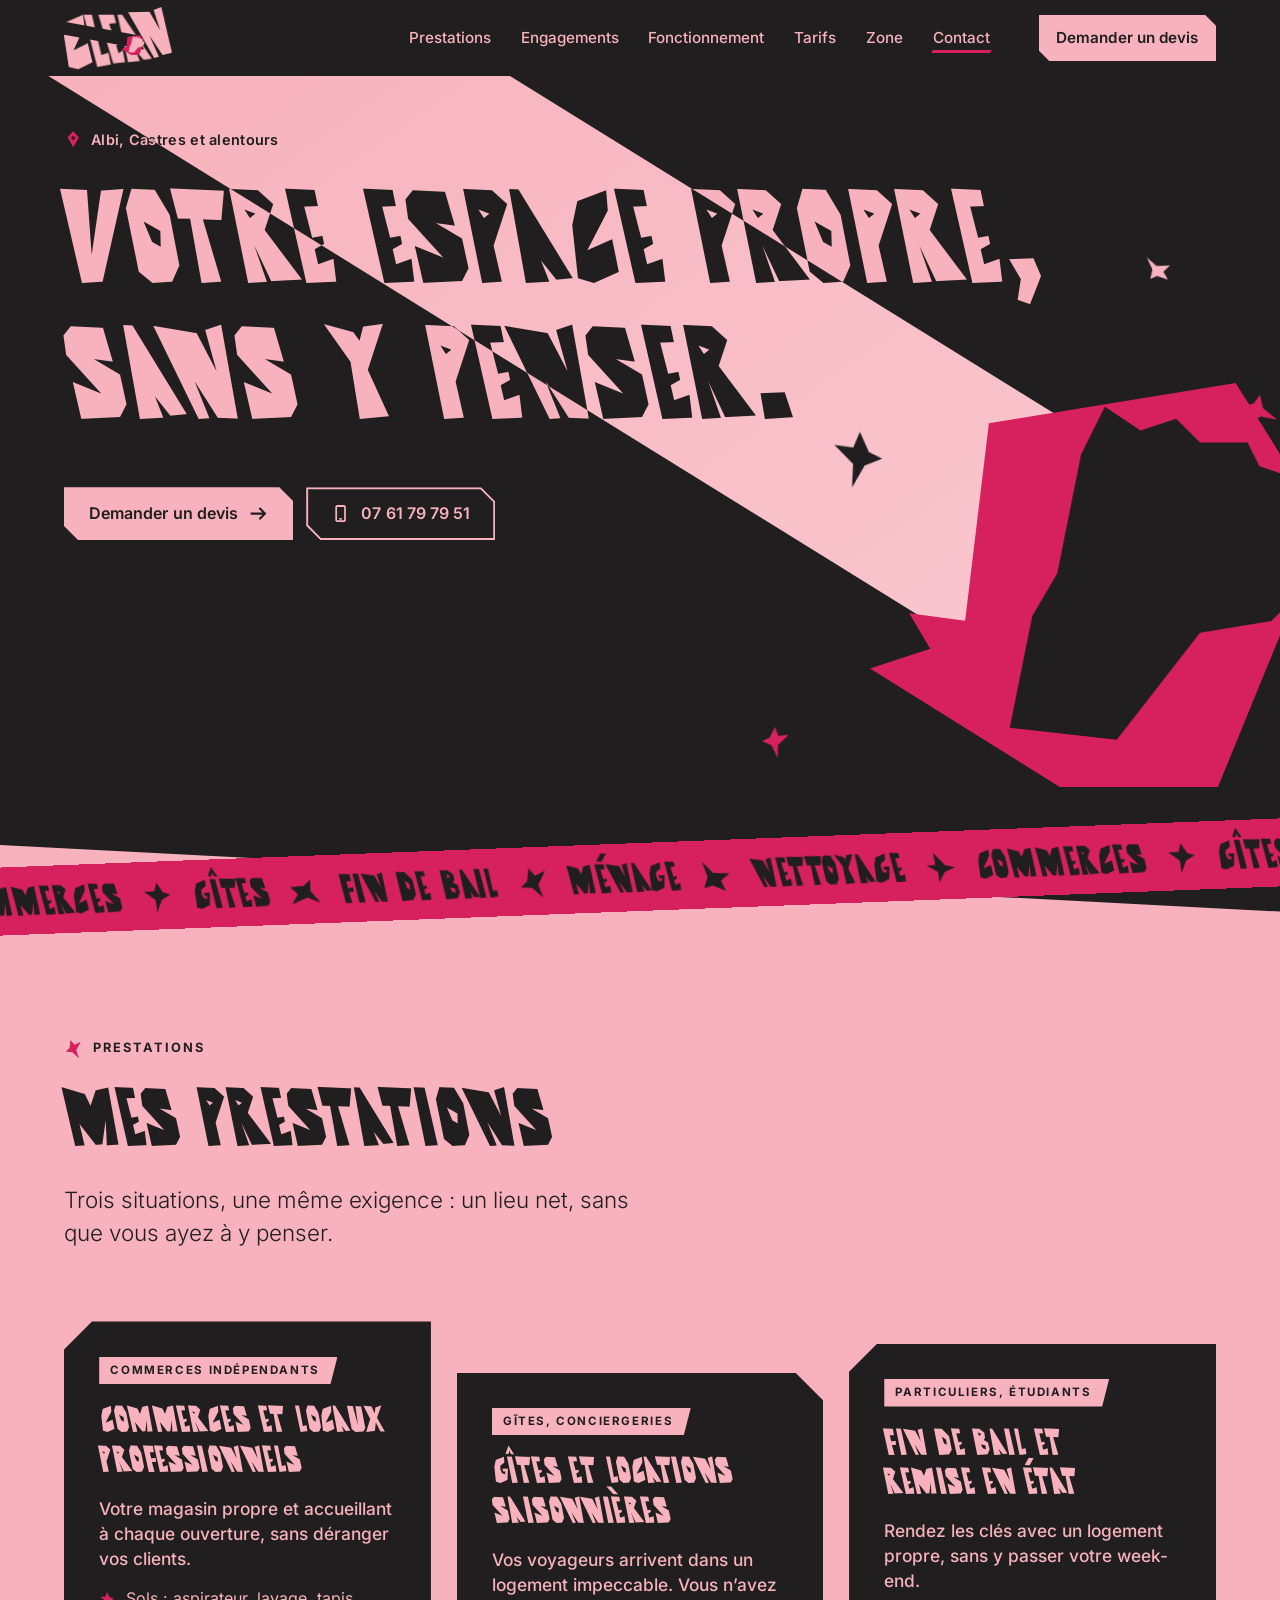
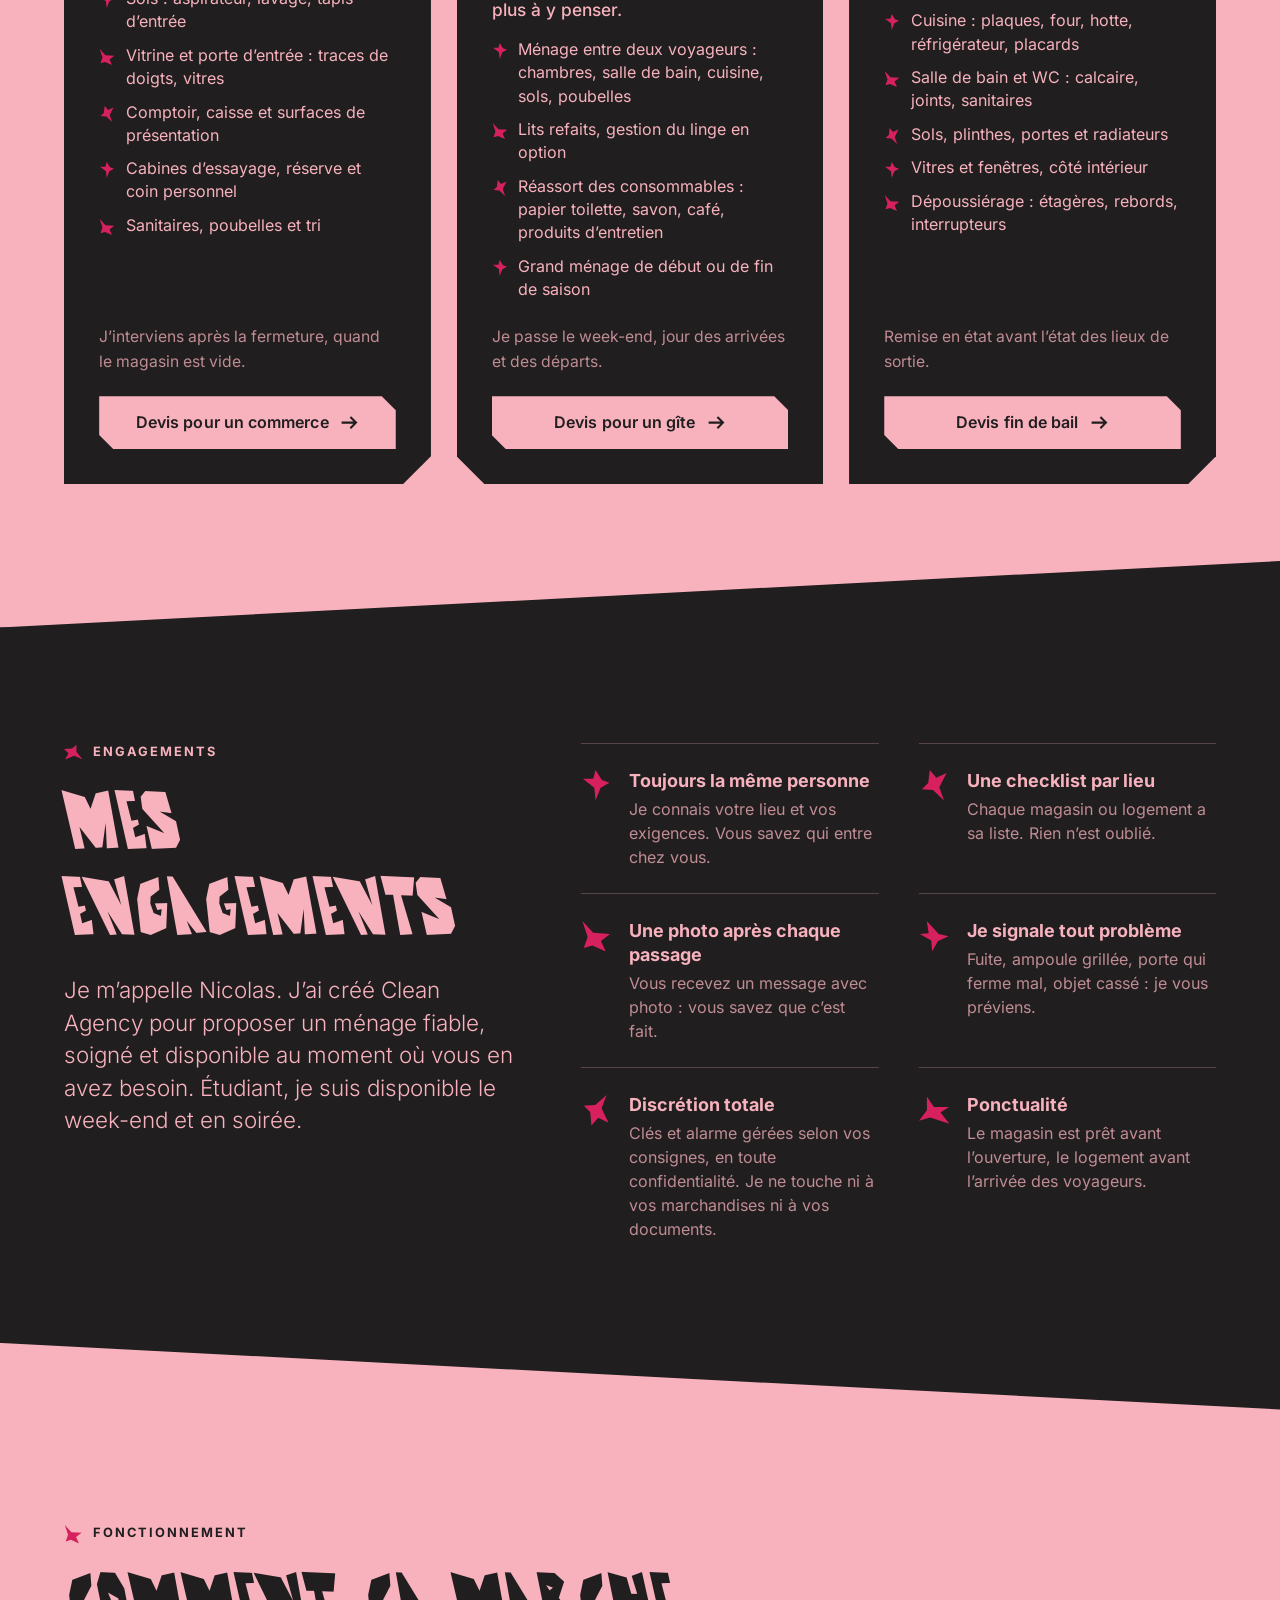
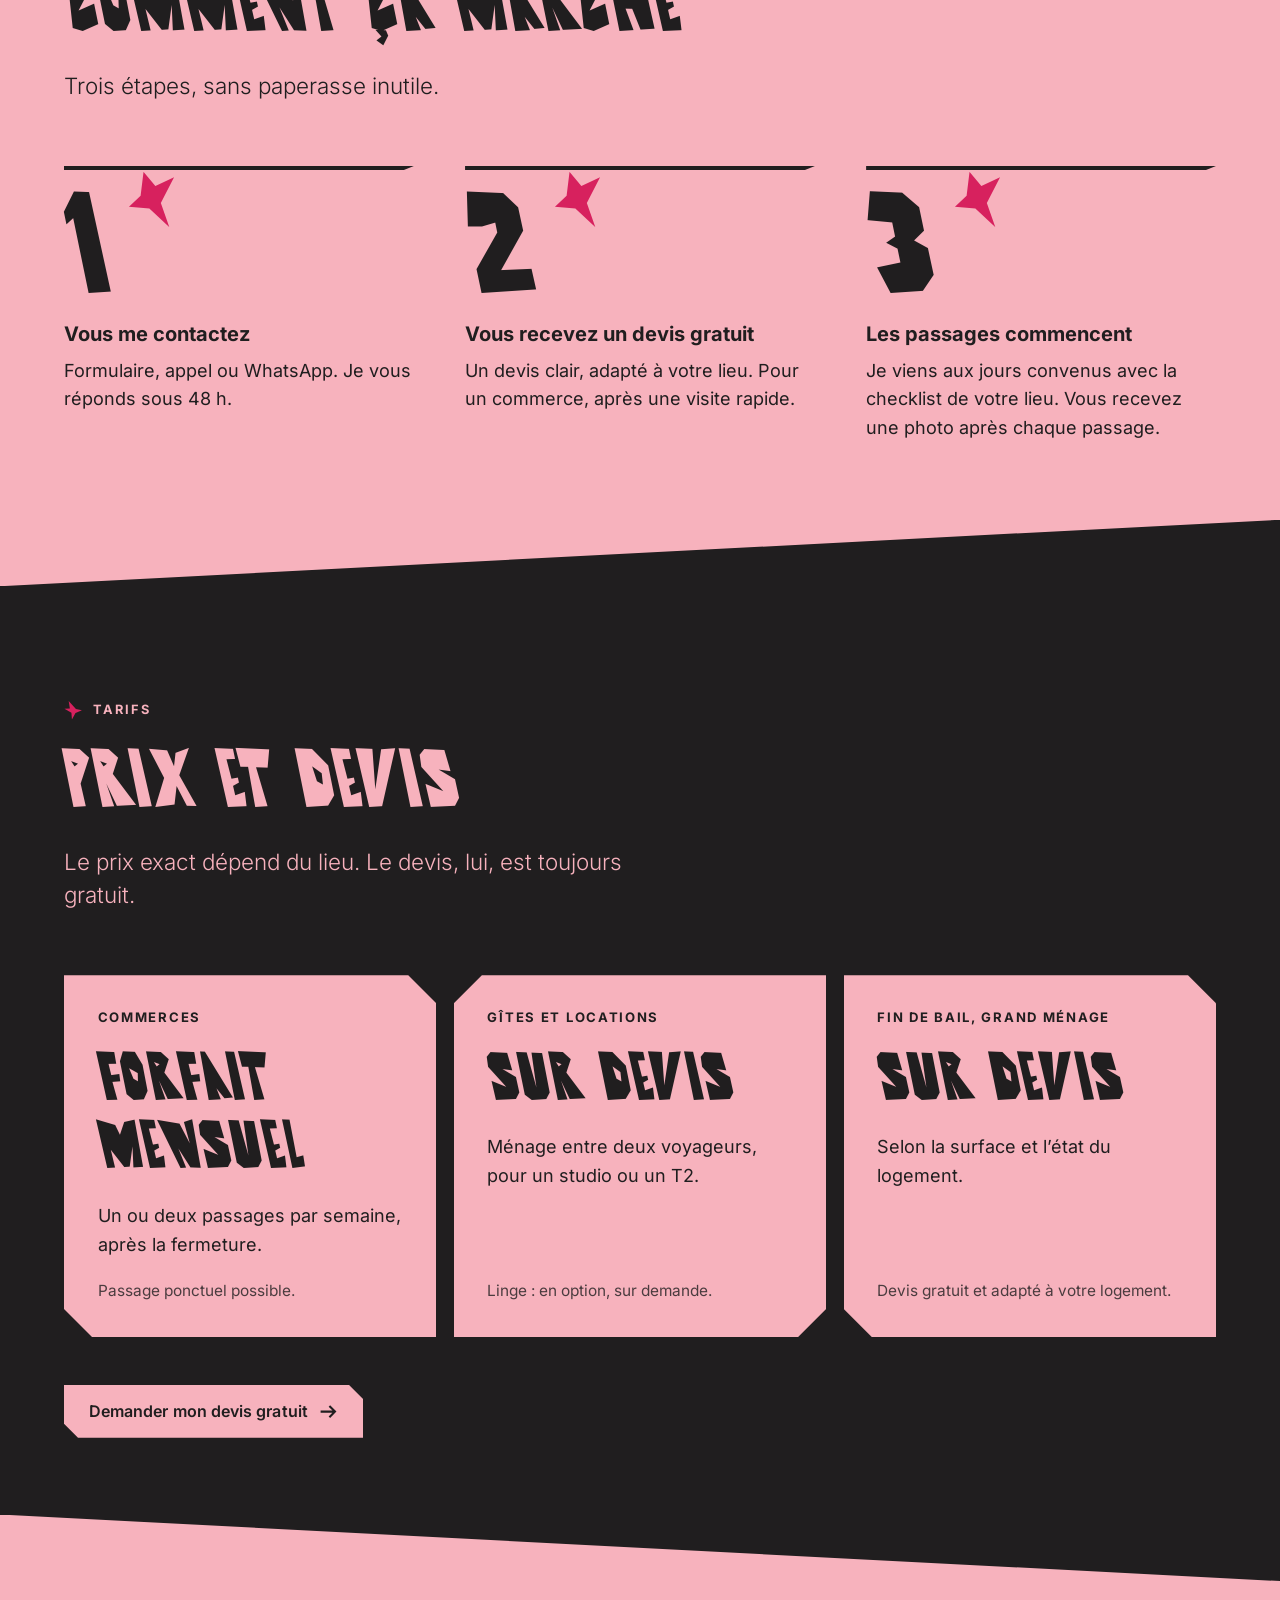
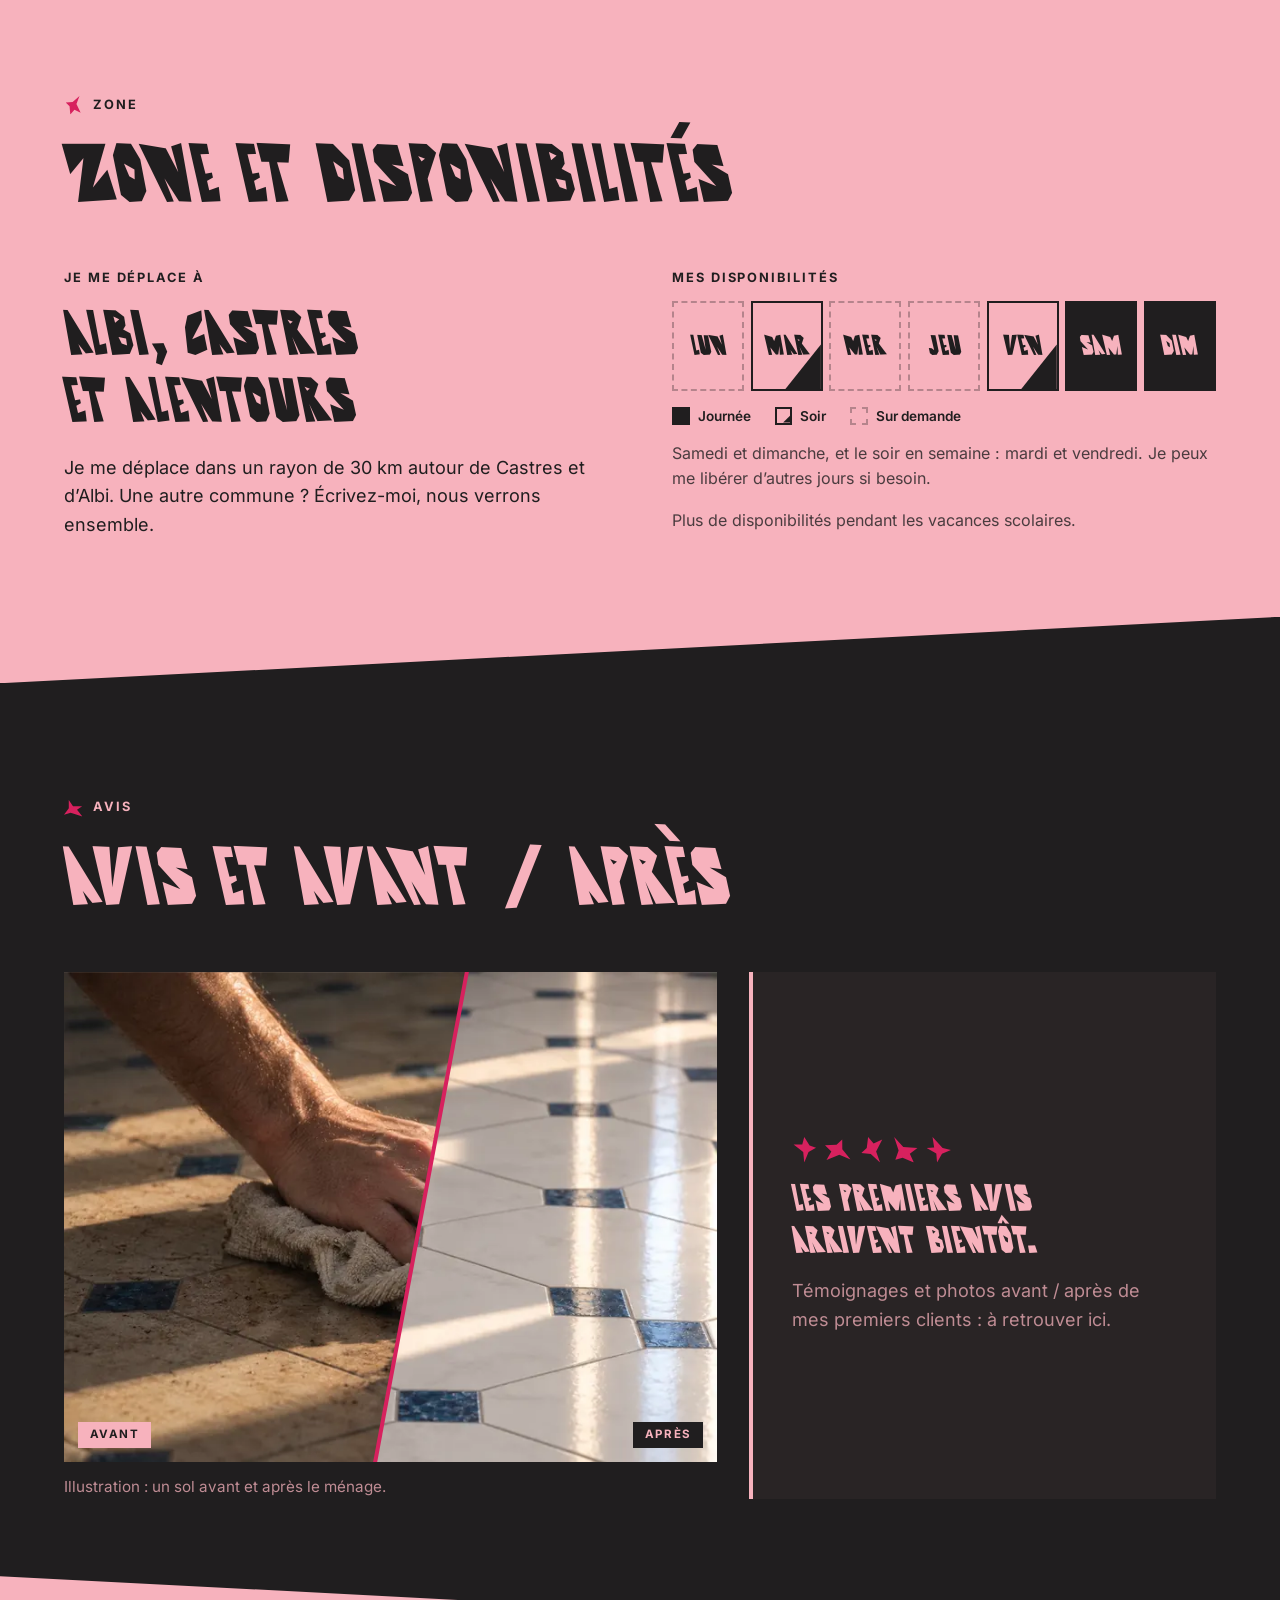
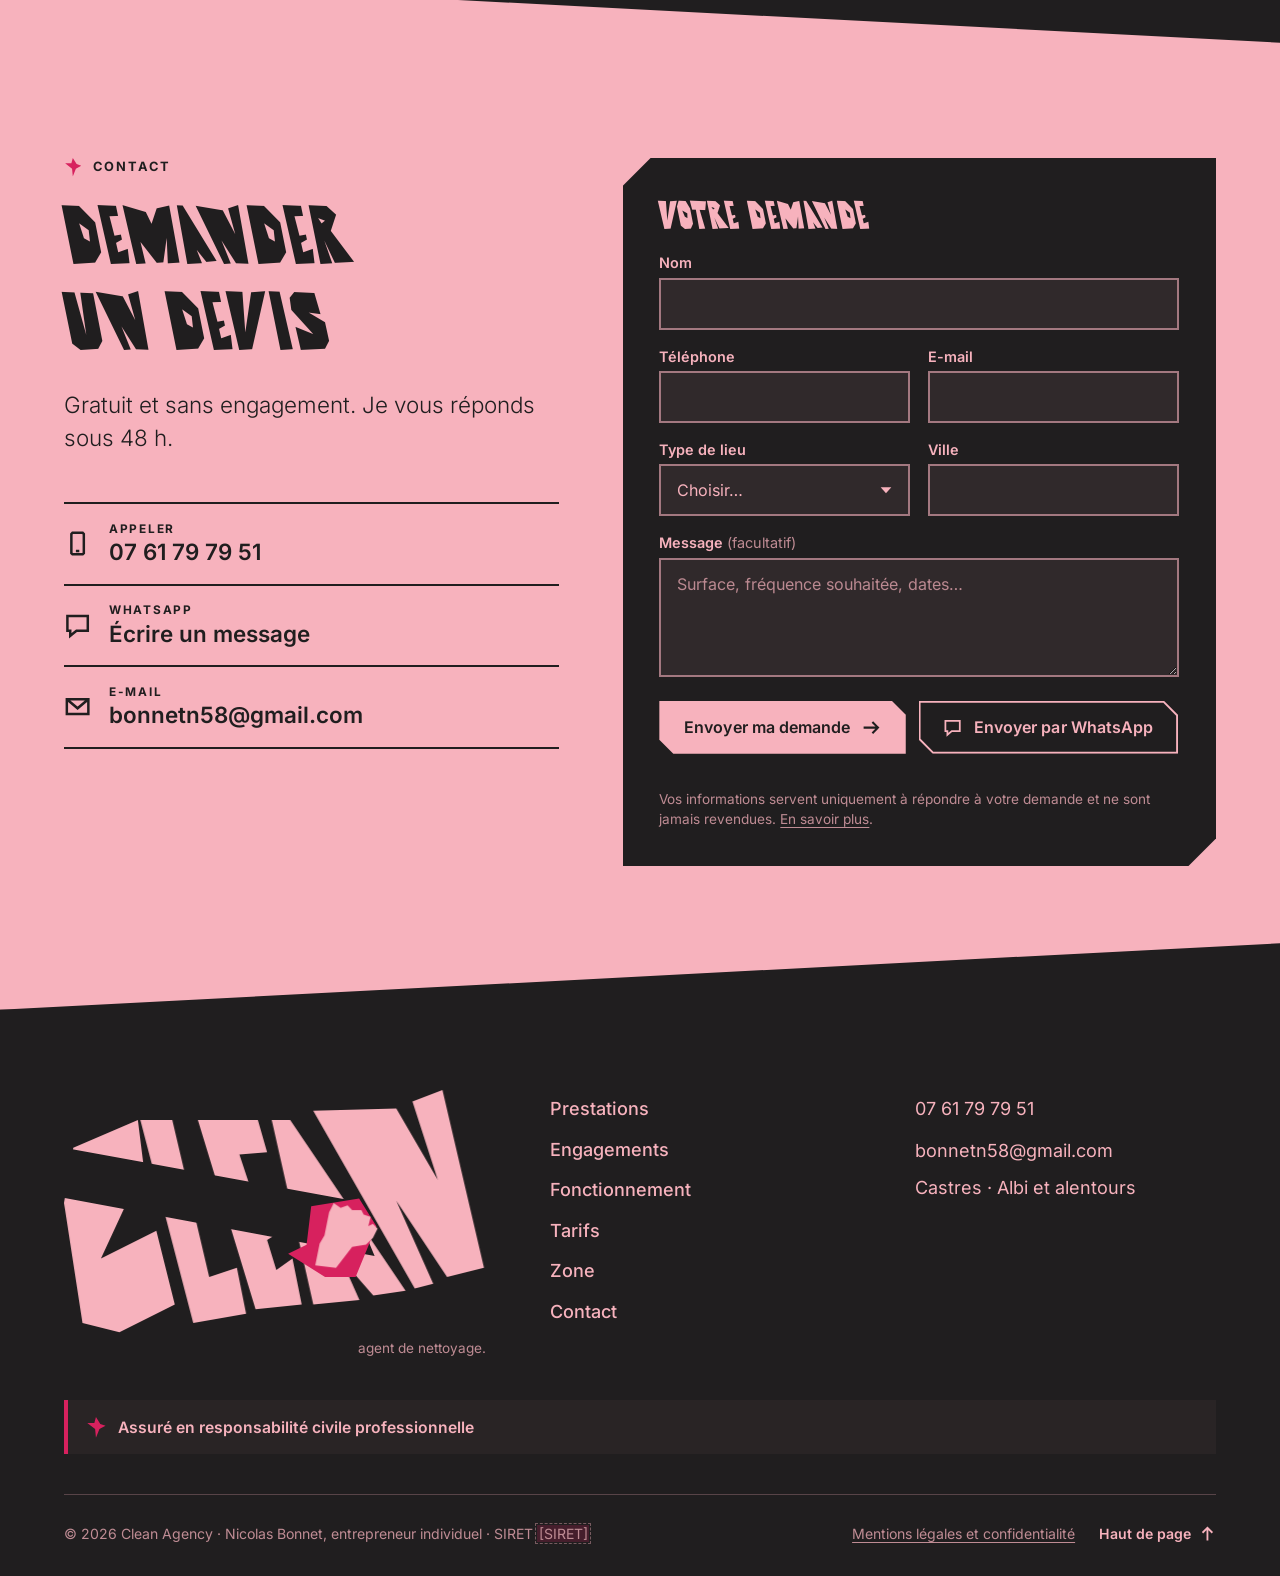
==== commit 3c25d63b: "Remplit les crochets : délai, zone, disponibilités, prix, hébergeur - Réponse sous 48 h ; gîtes sur " ====
--- a/index.html
+++ b/index.html
@@ -66,7 +66,7 @@
   "knowsAbout": ["nettoyage", "ménage", "nettoyage de commerces", "nettoyage de locaux professionnels", "ménage de gîtes", "ménage entre deux locations", "ménage de fin de bail"],
   "makesOffer": [
     { "@type": "Offer", "itemOffered": { "@type": "Service", "name": "Nettoyage de commerces et locaux professionnels", "serviceType": "Entretien après fermeture" } },
-    { "@type": "Offer", "itemOffered": { "@type": "Service", "name": "Ménage de gîtes et locations saisonnières", "serviceType": "Ménage entre deux voyageurs" }, "priceSpecification": { "@type": "PriceSpecification", "minPrice": "45", "priceCurrency": "EUR" } },
+    { "@type": "Offer", "itemOffered": { "@type": "Service", "name": "Ménage de gîtes et locations saisonnières", "serviceType": "Ménage entre deux voyageurs" } },
     { "@type": "Offer", "itemOffered": { "@type": "Service", "name": "Ménage de fin de bail et remise en état", "serviceType": "Ménage de fin de bail" } }
   ]
 }
@@ -182,7 +182,7 @@
       <div class="hero__contenu">
         <p class="hero__zone">
           <svg class="icone" focusable="false"><use href="#i-epingle"/></svg>
-          <span class="todo">[Albi, Castres et alentours]</span>
+          Albi, Castres et alentours
         </p>
         <h1 class="titre titre--hero hero__titre" id="titre-hero">Votre espace propre, sans y penser.</h1>
         <div class="hero__actions">
@@ -276,7 +276,7 @@
       <header class="tete-section engagements__tete">
         <p class="surtitre"><svg class="etincelle" focusable="false"><use href="#e6"/></svg>Engagements</p>
         <h2 class="titre titre--section" id="titre-engagements" data-apparition="coupe">Mes engagements</h2>
-        <p class="intro" data-apparition>Je m’appelle Nicolas. J’ai créé Clean Agency pour proposer un ménage fiable, soigné et disponible au moment où vous en avez besoin. <span class="todo">[Étudiant, je suis disponible le week-end et en soirée.]</span></p>
+        <p class="intro" data-apparition>Je m’appelle Nicolas. J’ai créé Clean Agency pour proposer un ménage fiable, soigné et disponible au moment où vous en avez besoin. Étudiant, je suis disponible le week-end et en soirée.</p>
       </header>
 
       <ul class="engagements">
@@ -327,7 +327,7 @@
         <li class="etape" data-apparition="trait">
           <span class="etape__num" aria-hidden="true">1</span>
           <h3 class="etape__titre">Vous me contactez</h3>
-          <p>Formulaire, appel ou WhatsApp. Je vous réponds sous <span class="todo">[24 h]</span>.</p>
+          <p>Formulaire, appel ou WhatsApp. Je vous réponds sous 48&nbsp;h.</p>
         </li>
         <li class="etape" data-apparition="trait">
           <span class="etape__num" aria-hidden="true">2</span>
@@ -343,12 +343,12 @@
     </div>
   </section>
 
-  <!-- ============ 5. Tarifs indicatifs ============ -->
+  <!-- ============ 5. Prix et devis ============ -->
   <section class="section section--encre" id="tarifs" aria-labelledby="titre-tarifs">
     <div class="conteneur">
       <header class="tete-section">
         <p class="surtitre"><svg class="etincelle" focusable="false"><use href="#e2"/></svg>Tarifs</p>
-        <h2 class="titre titre--section" id="titre-tarifs" data-apparition="coupe">Tarifs indicatifs</h2>
+        <h2 class="titre titre--section" id="titre-tarifs" data-apparition="coupe">Prix et devis</h2>
         <p class="intro" data-apparition>Le prix exact dépend du lieu. Le devis, lui, est toujours gratuit.</p>
       </header>
 
@@ -361,7 +361,7 @@
         </article>
         <article class="tarif" data-apparition="carte">
           <h3 class="tarif__lieu">Gîtes et locations</h3>
-          <p class="tarif__prix"><span class="tarif__montant"><span class="todo">[45]</span>&nbsp;€</span></p>
+          <p class="tarif__prix"><span class="tarif__montant">sur devis</span></p>
           <p>Ménage entre deux voyageurs, pour un studio ou un T2.</p>
           <p class="tarif__option">Linge : en option, sur demande.</p>
         </article>
@@ -390,8 +390,8 @@
       <div class="zone__grille">
         <div class="zone__lieux" data-apparition>
           <h3 class="zone__sous-titre">Je me déplace à</h3>
-          <p class="zone__villes titre"><span class="todo">[Albi, Castres et alentours]</span></p>
-          <p>Une autre commune ? Écrivez-moi, nous verrons ensemble. <span class="todo">[Précisez le rayon ou les communes desservies.]</span></p>
+          <p class="zone__villes titre">Albi, Castres et alentours</p>
+          <p>Je me déplace dans un rayon de 30&nbsp;km autour de Castres et d’Albi. Une autre commune ? Écrivez-moi, nous verrons ensemble.</p>
         </div>
 
         <div class="zone__dispos" data-apparition>
@@ -410,8 +410,8 @@
             <li><span class="pastille pastille--soir"></span>Soir</li>
             <li><span class="pastille"></span>Sur demande</li>
           </ul>
-          <p class="zone__note"><span class="todo">[Samedi et dimanche, et le soir en semaine : mardi et vendredi.]</span> Je peux me libérer d’autres jours si besoin.</p>
-          <p class="zone__note"><span class="todo">[Vacances scolaires : disponibilités à préciser.]</span></p>
+          <p class="zone__note">Samedi et dimanche, et le soir en semaine : mardi et vendredi. Je peux me libérer d’autres jours si besoin.</p>
+          <p class="zone__note">Plus de disponibilités pendant les vacances scolaires.</p>
         </div>
       </div>
     </div>
@@ -442,7 +442,7 @@
             <span class="avap__etiquette avap__etiquette--apres" aria-hidden="true">Après</span>
           </div>
           <input class="avap__curseur" type="range" min="0" max="100" value="50" aria-label="Comparer avant et après : déplacez pour révéler la photo">
-          <figcaption class="avap__legende"><span class="todo">[Légende : lieu, durée du ménage]</span></figcaption>
+          <figcaption class="avap__legende">Illustration : un sol avant et après le ménage.</figcaption>
         </figure>
 
         <!--
@@ -457,8 +457,8 @@
             <svg class="etincelle" focusable="false"><use href="#e4"/></svg>
             <svg class="etincelle" focusable="false"><use href="#e2"/></svg>
           </div>
-          <p class="avis-vide__titre titre"><span class="todo">[Les premiers avis arrivent ici.]</span></p>
-          <p>Photos avant / après et témoignages de mes premiers clients : à découvrir bientôt.</p>
+          <p class="avis-vide__titre titre">Les premiers avis arrivent bientôt.</p>
+          <p>Témoignages et photos avant / après de mes premiers clients : à retrouver ici.</p>
         </div>
       </div>
     </div>
@@ -471,7 +471,7 @@
         <header class="tete-section">
           <p class="surtitre"><svg class="etincelle" focusable="false"><use href="#e1"/></svg>Contact</p>
           <h2 class="titre titre--section" id="titre-contact" data-apparition="coupe">Demander un devis</h2>
-          <p class="intro" data-apparition>Gratuit et sans engagement. Je vous réponds sous <span class="todo">[24 h]</span>.</p>
+          <p class="intro" data-apparition>Gratuit et sans engagement. Je vous réponds sous 48&nbsp;h.</p>
         </header>
 
         <ul class="contact__liens">
@@ -593,7 +593,7 @@
     <address class="pied__contact">
       <a href="tel:+33761797951">07&nbsp;61&nbsp;79&nbsp;79&nbsp;51</a>
       <a href="mailto:bonnetn58@gmail.com">bonnetn58@gmail.com</a>
-      <span>Castres · <span class="todo">[Albi et alentours]</span></span>
+      <span>Castres · Albi et alentours</span>
     </address>
 
     <p class="pied__assurance"><svg class="etincelle" focusable="false"><use href="#e1"/></svg>Assuré en responsabilité civile professionnelle</p>
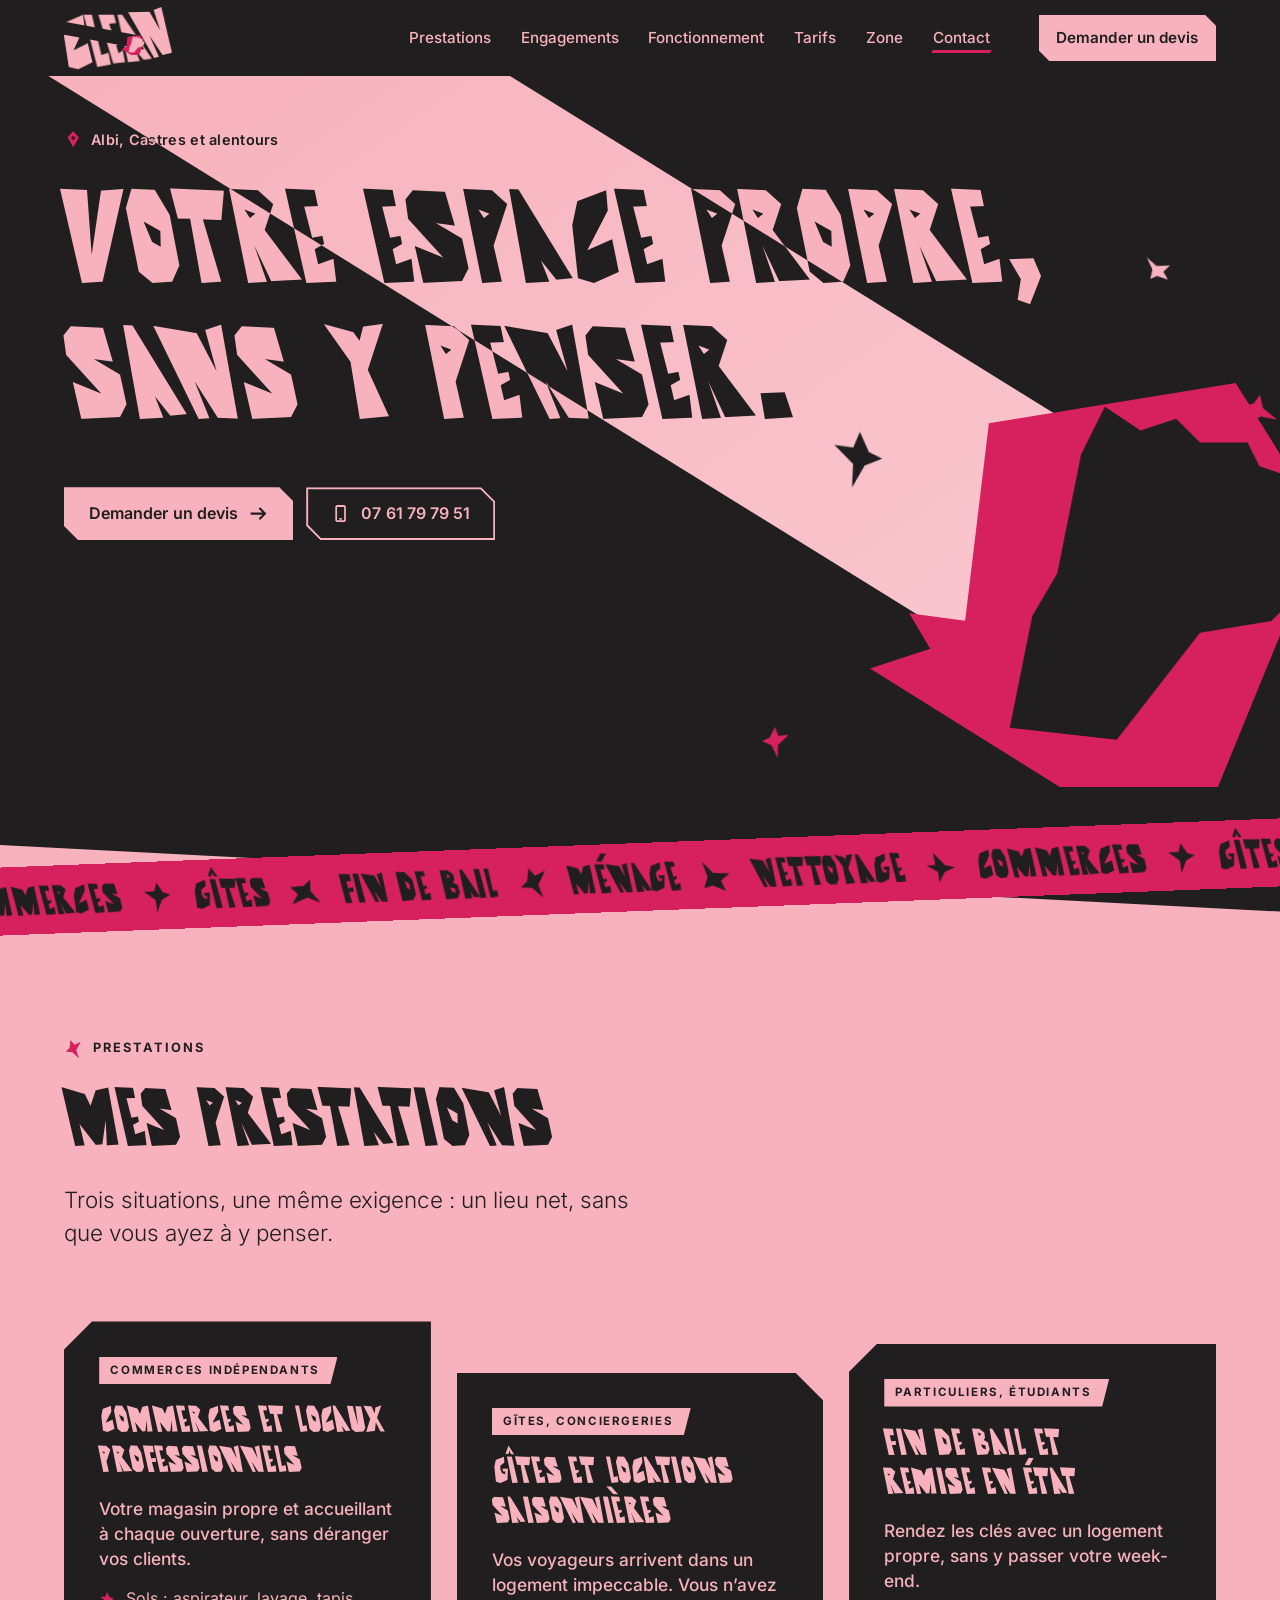
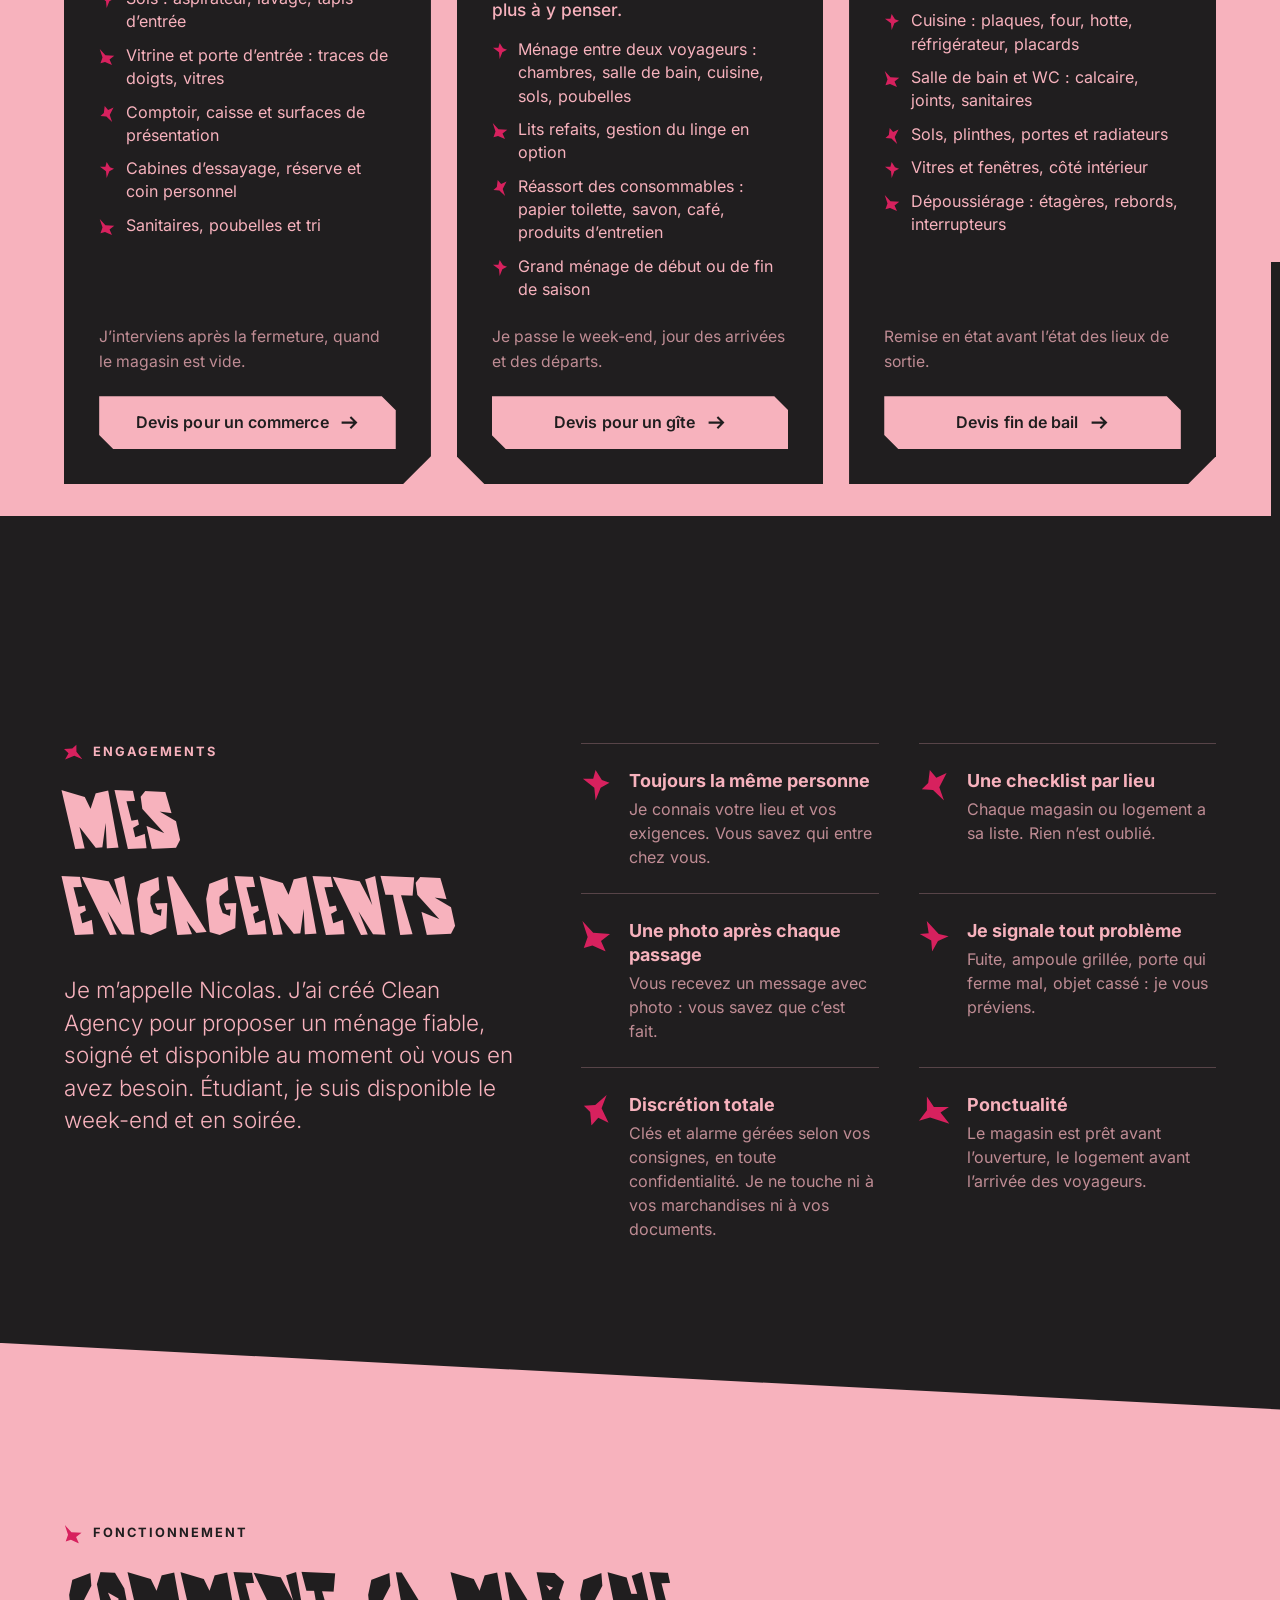
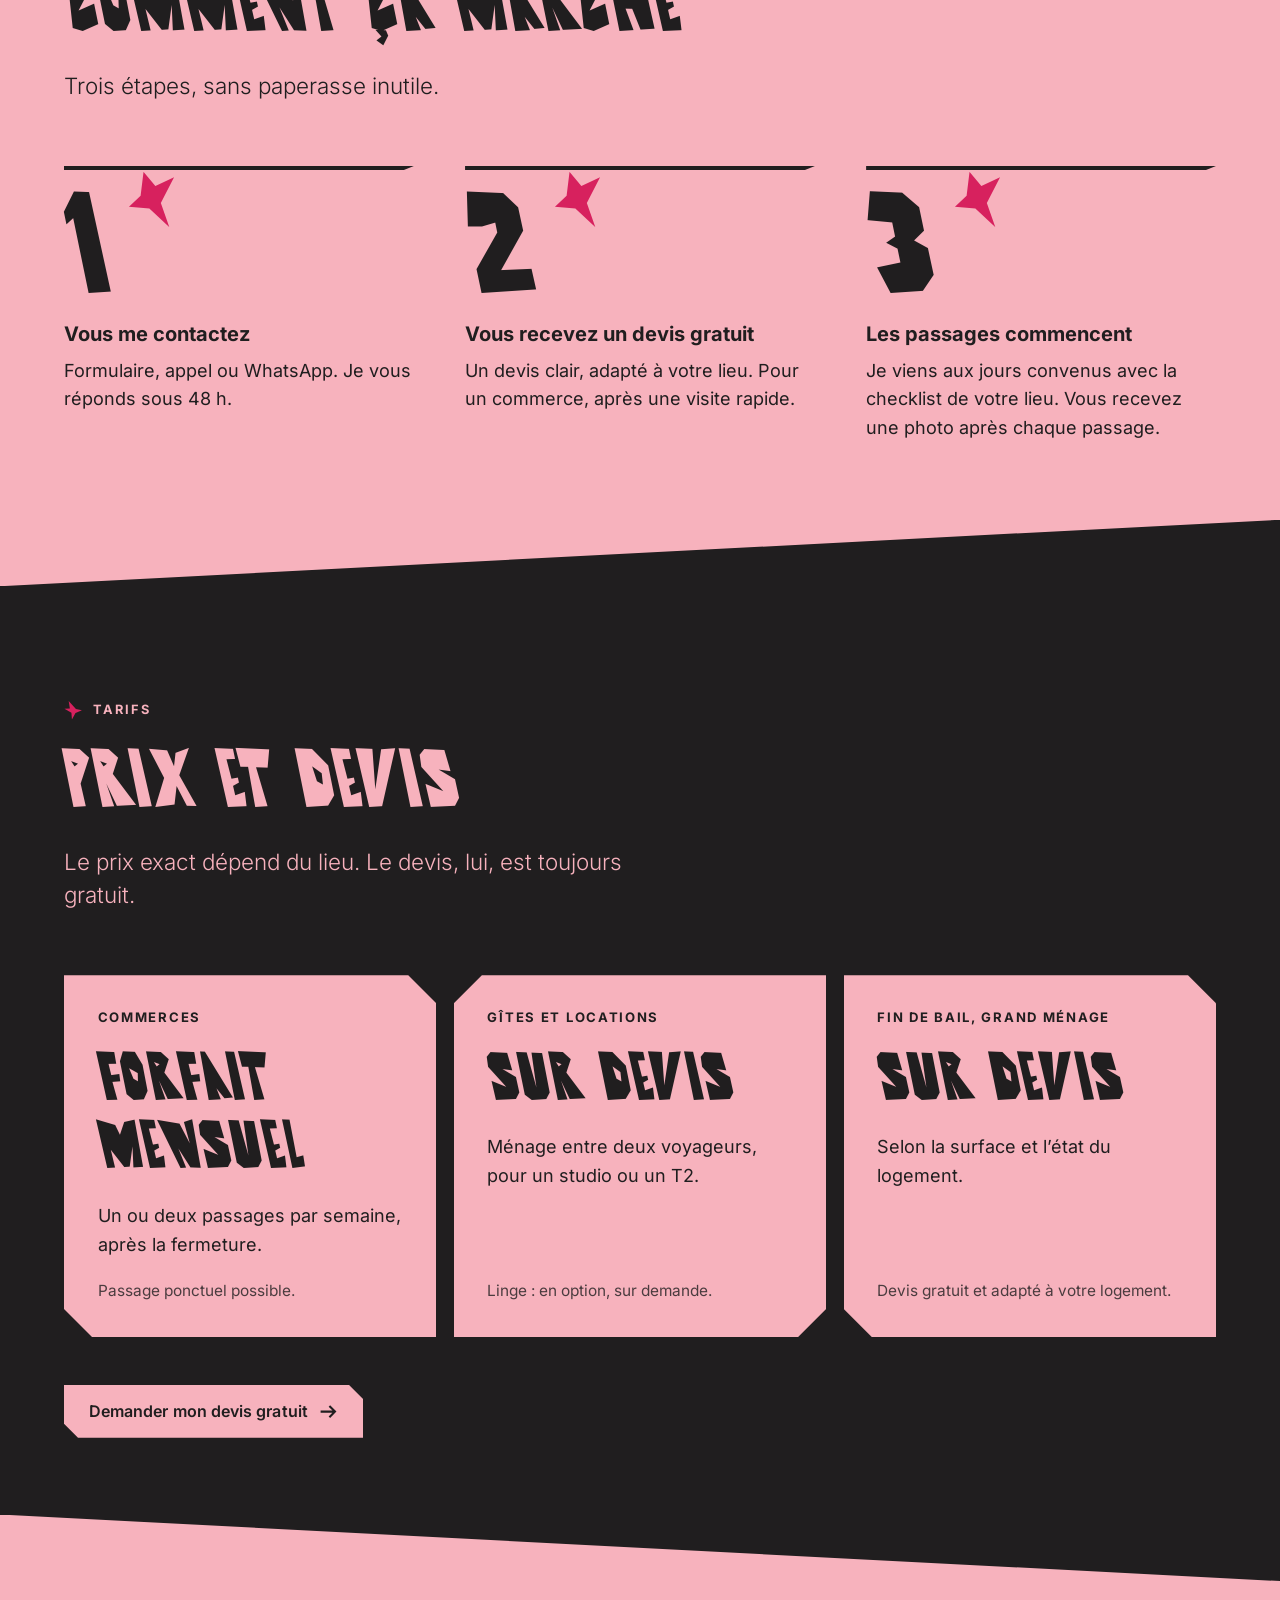
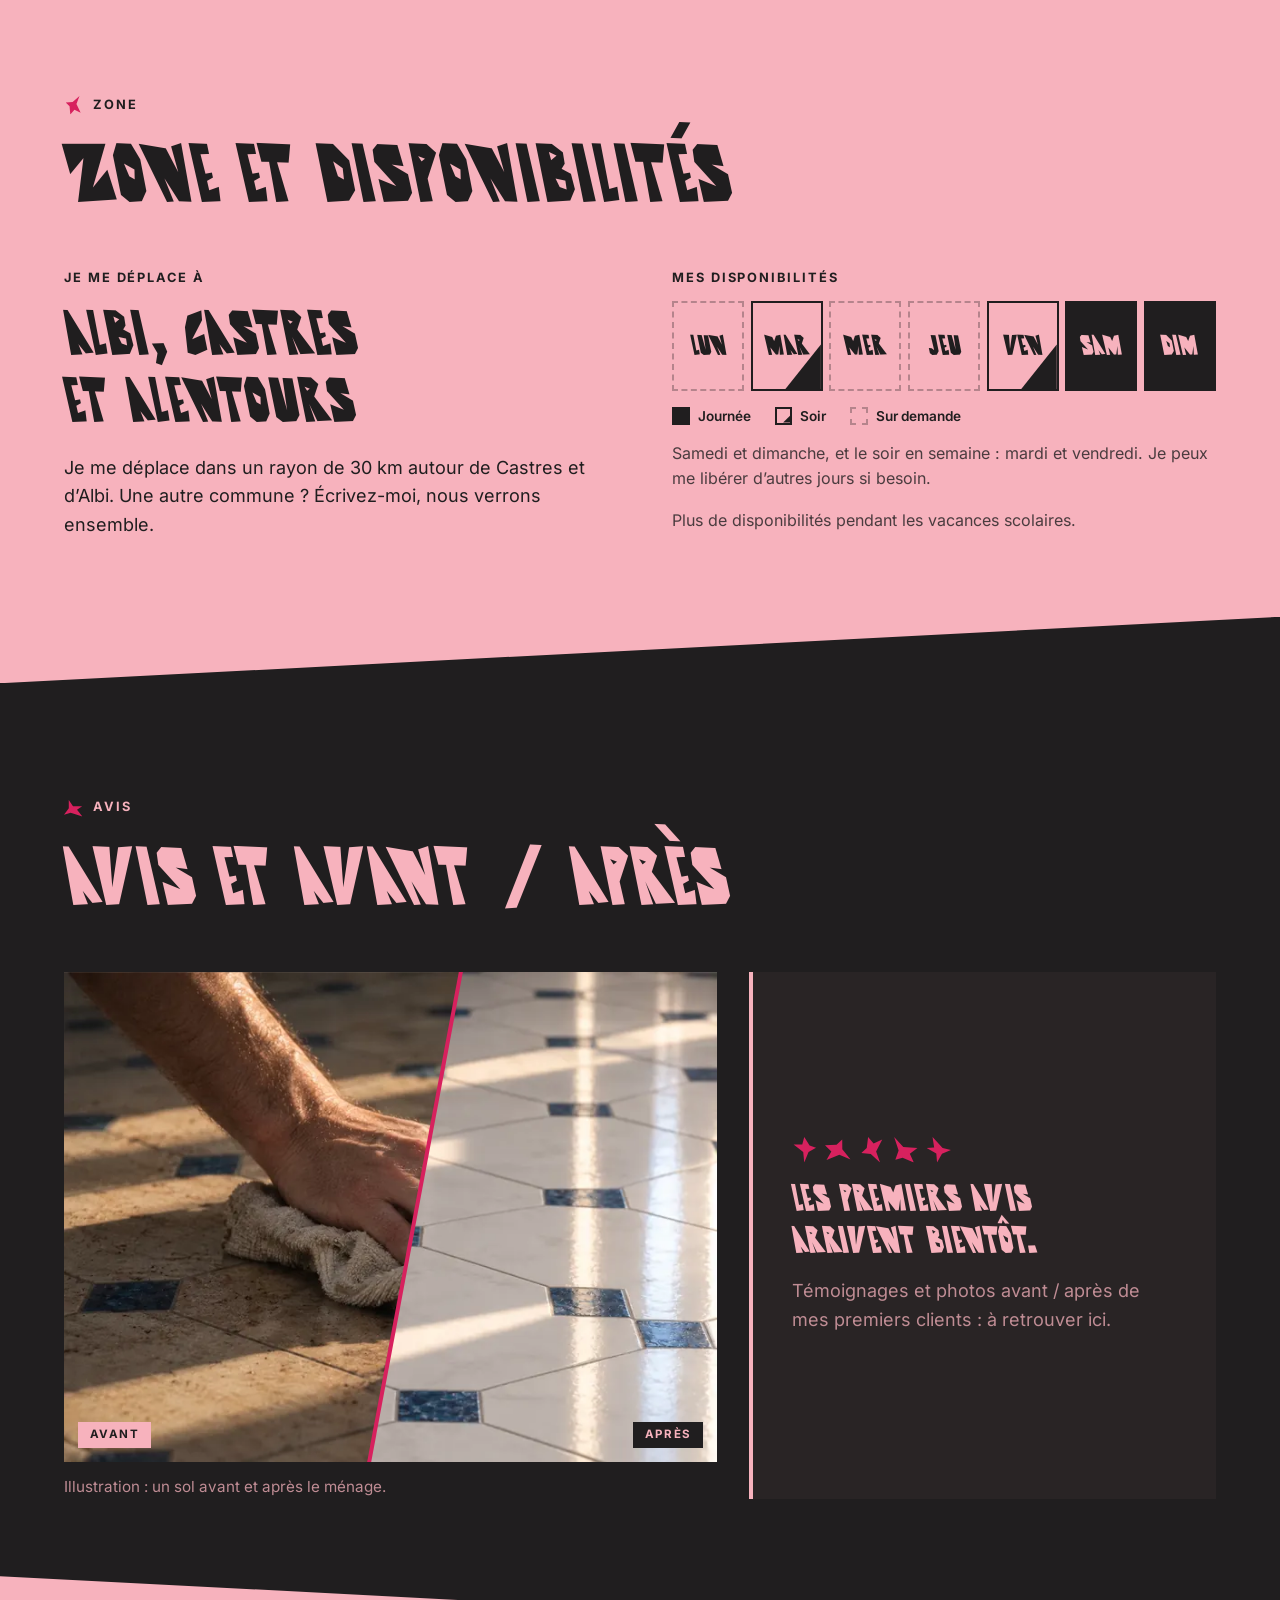
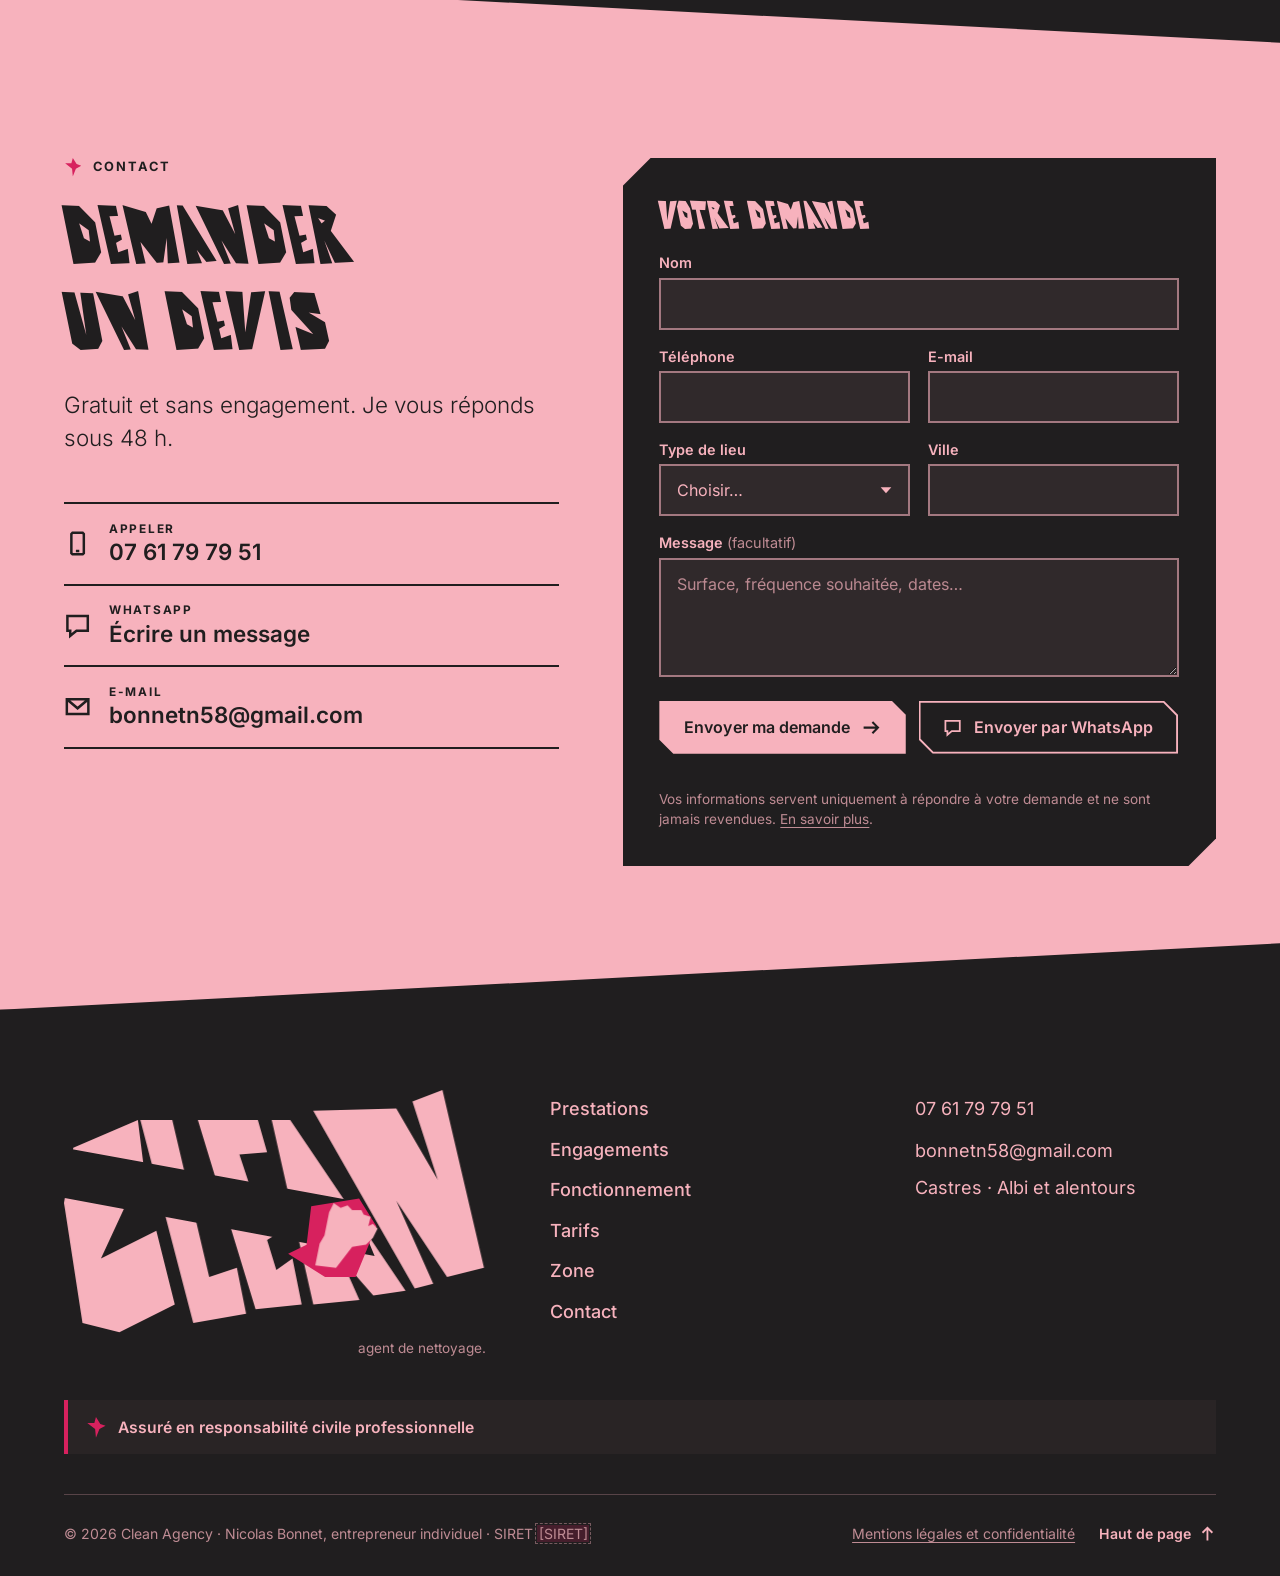
==== commit 1e05c562: "Branche le formulaire de devis sur Formspree L'adresse du formulaire remplace le crochet dans data-e" ====
--- a/index.html
+++ b/index.html
@@ -498,12 +498,12 @@
 
       <!--
         FORMULAIRE — sans serveur à gérer :
-        - Tant que data-endpoint contient des [crochets], le bouton ouvre le mail du visiteur avec sa demande déjà rédigée.
-        - Pour recevoir les demandes directement dans votre boîte mail : créez un formulaire gratuit chez Formspree ou Web3Forms,
-          puis collez l’adresse fournie dans data-endpoint (voir README.md).
+        - data-endpoint est l’adresse du formulaire Formspree : les demandes arrivent directement dans votre boîte mail.
+        - Si data-endpoint est vide ou contient des [crochets], le bouton ouvre à la place le mail du visiteur avec sa demande déjà rédigée.
+        - Pour changer de service (Formspree, Web3Forms…), collez la nouvelle adresse dans data-endpoint (voir README.md).
       -->
       <form class="formulaire" id="formulaire-devis" action="mailto:bonnetn58@gmail.com" method="post" enctype="text/plain" novalidate
-            data-endpoint="[URL_DU_SERVICE_DE_FORMULAIRE]" data-apparition="carte">
+            data-endpoint="https://formspree.io/f/mzeekygr" data-apparition="carte">
         <p class="formulaire__titre titre">Votre demande</p>
 
         <div class="champ">
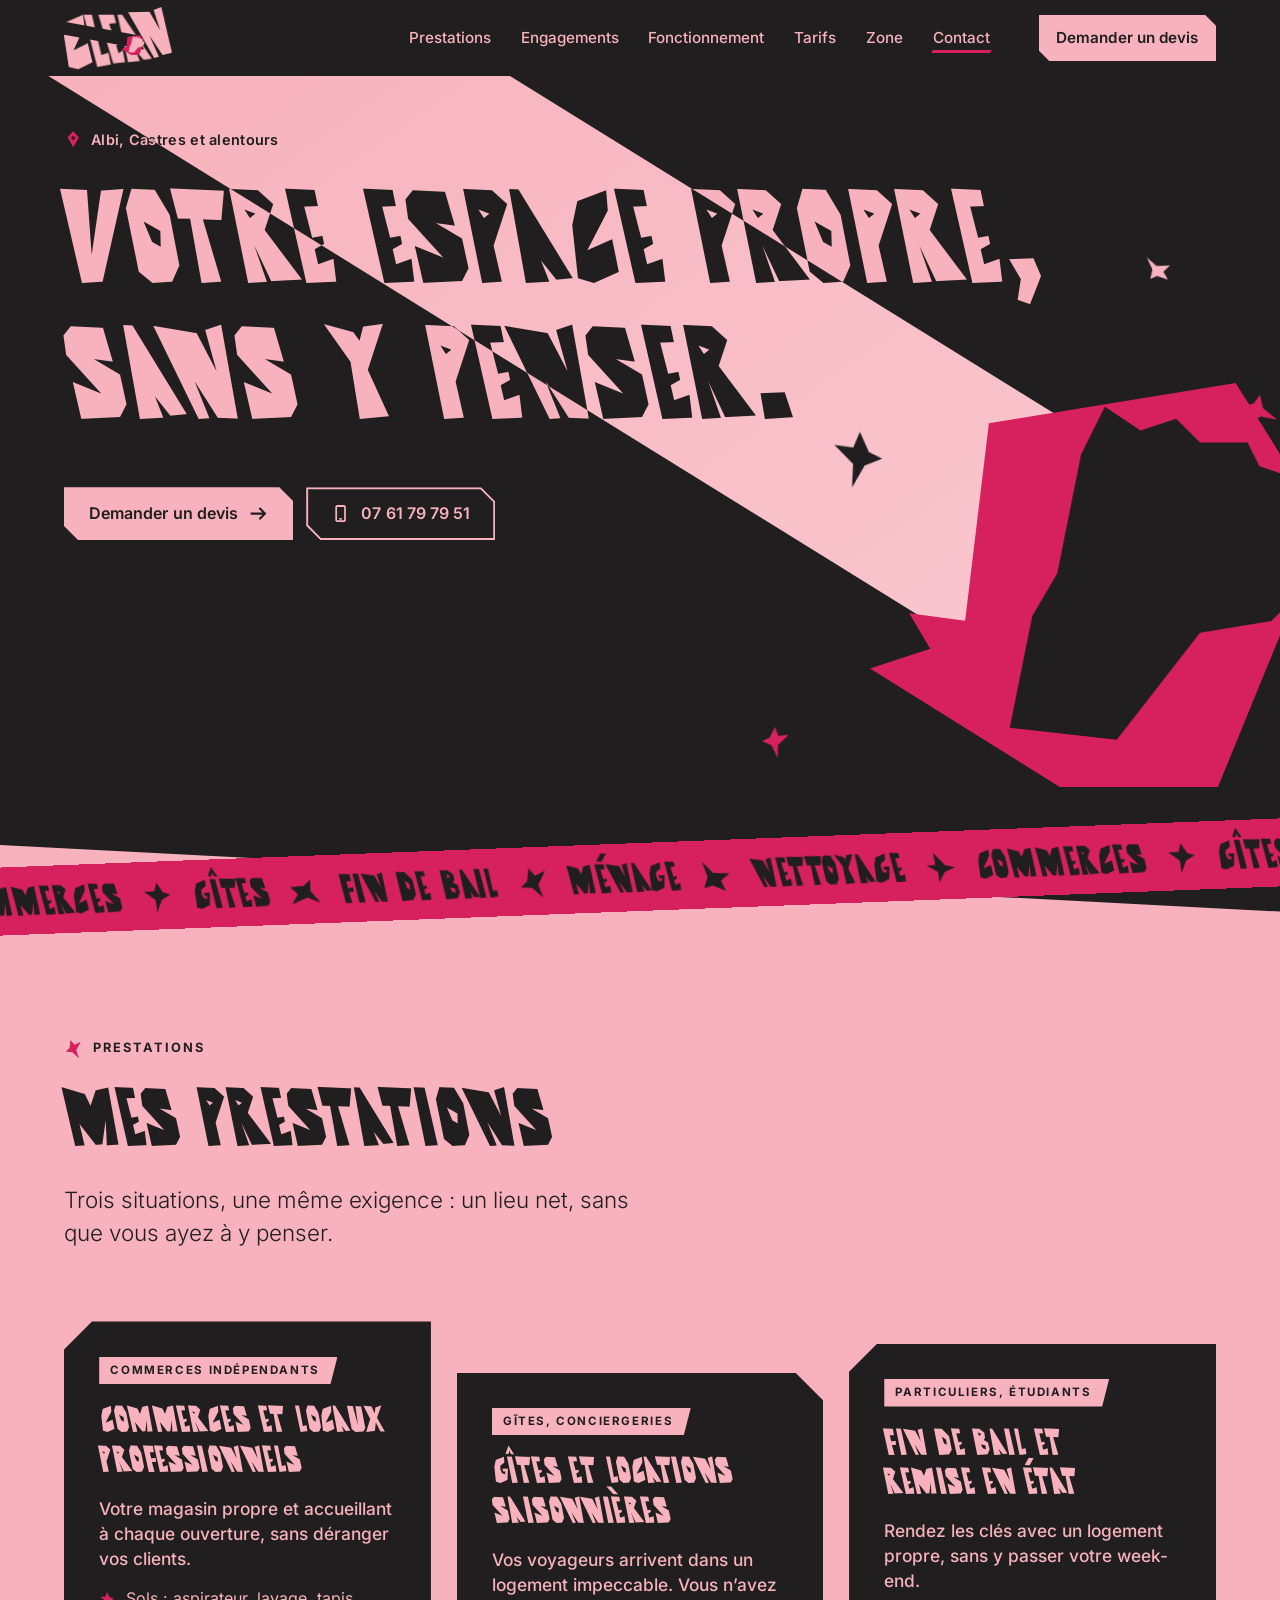
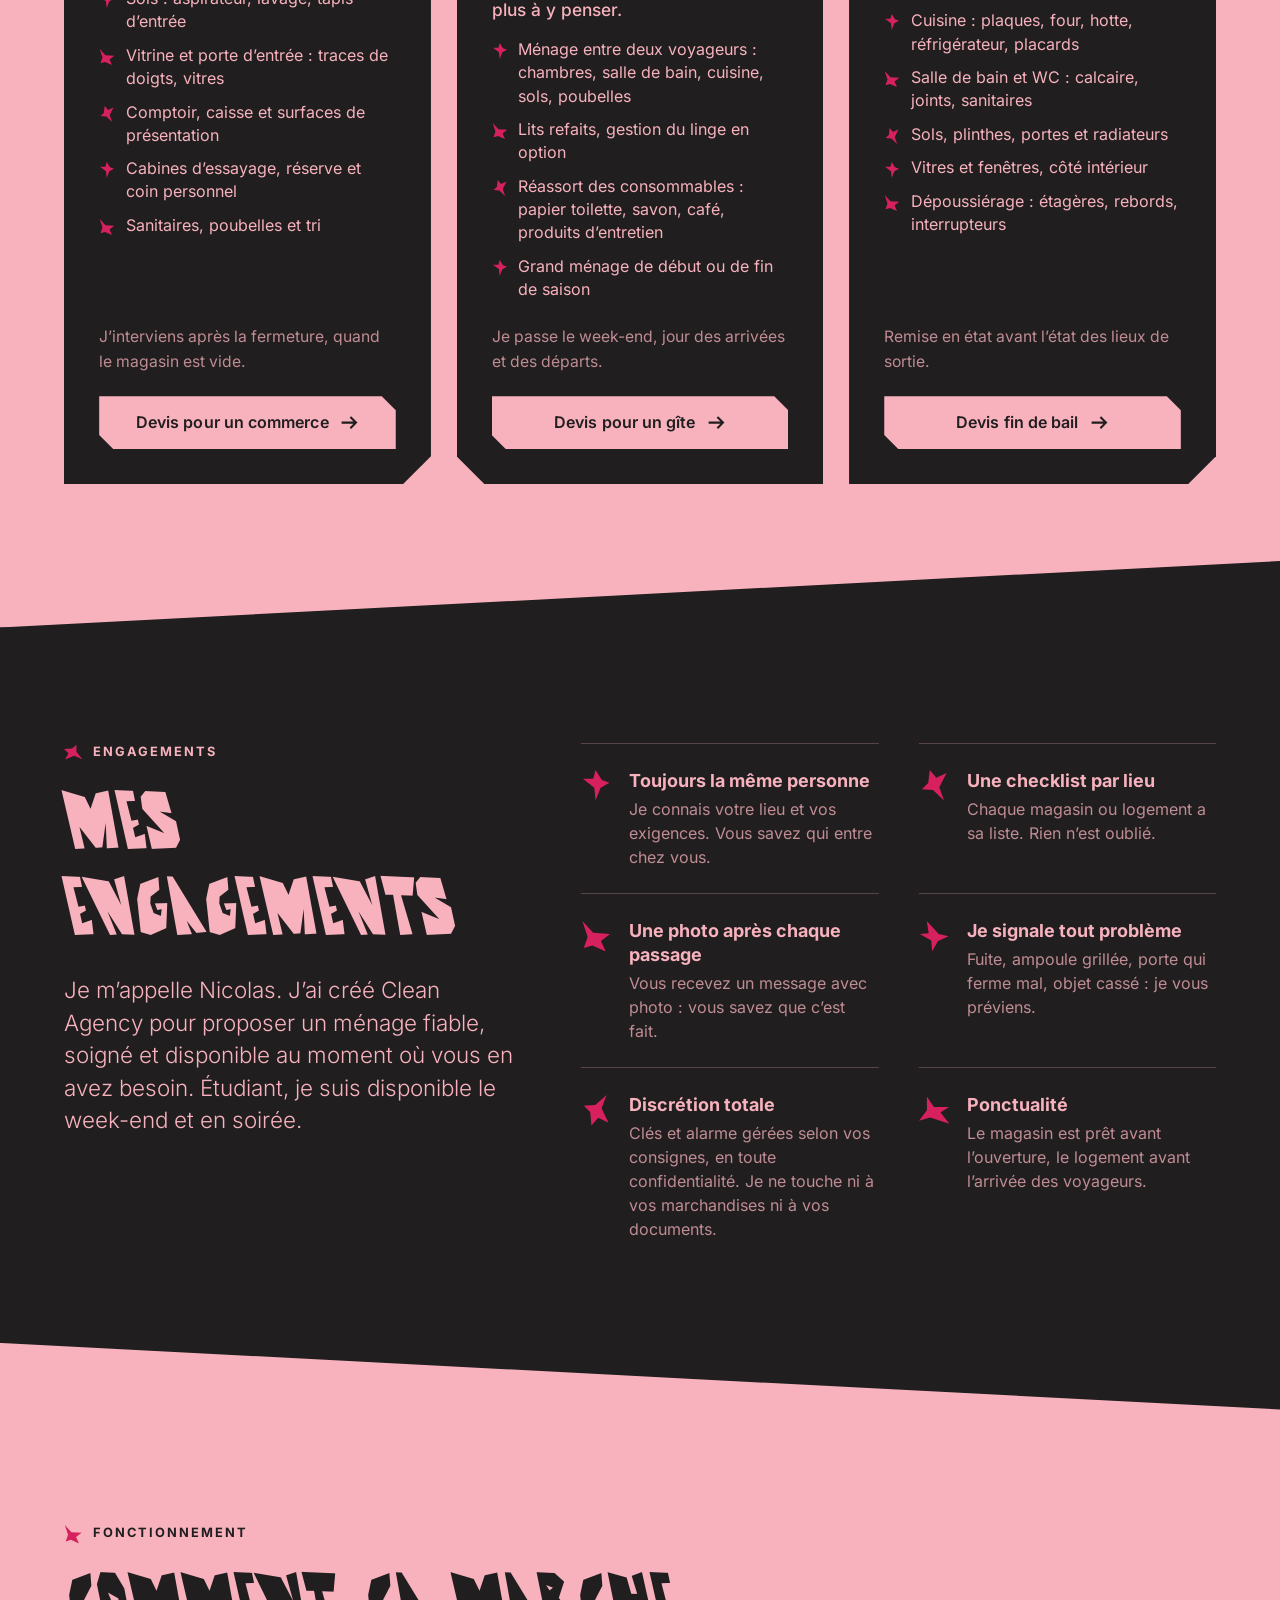
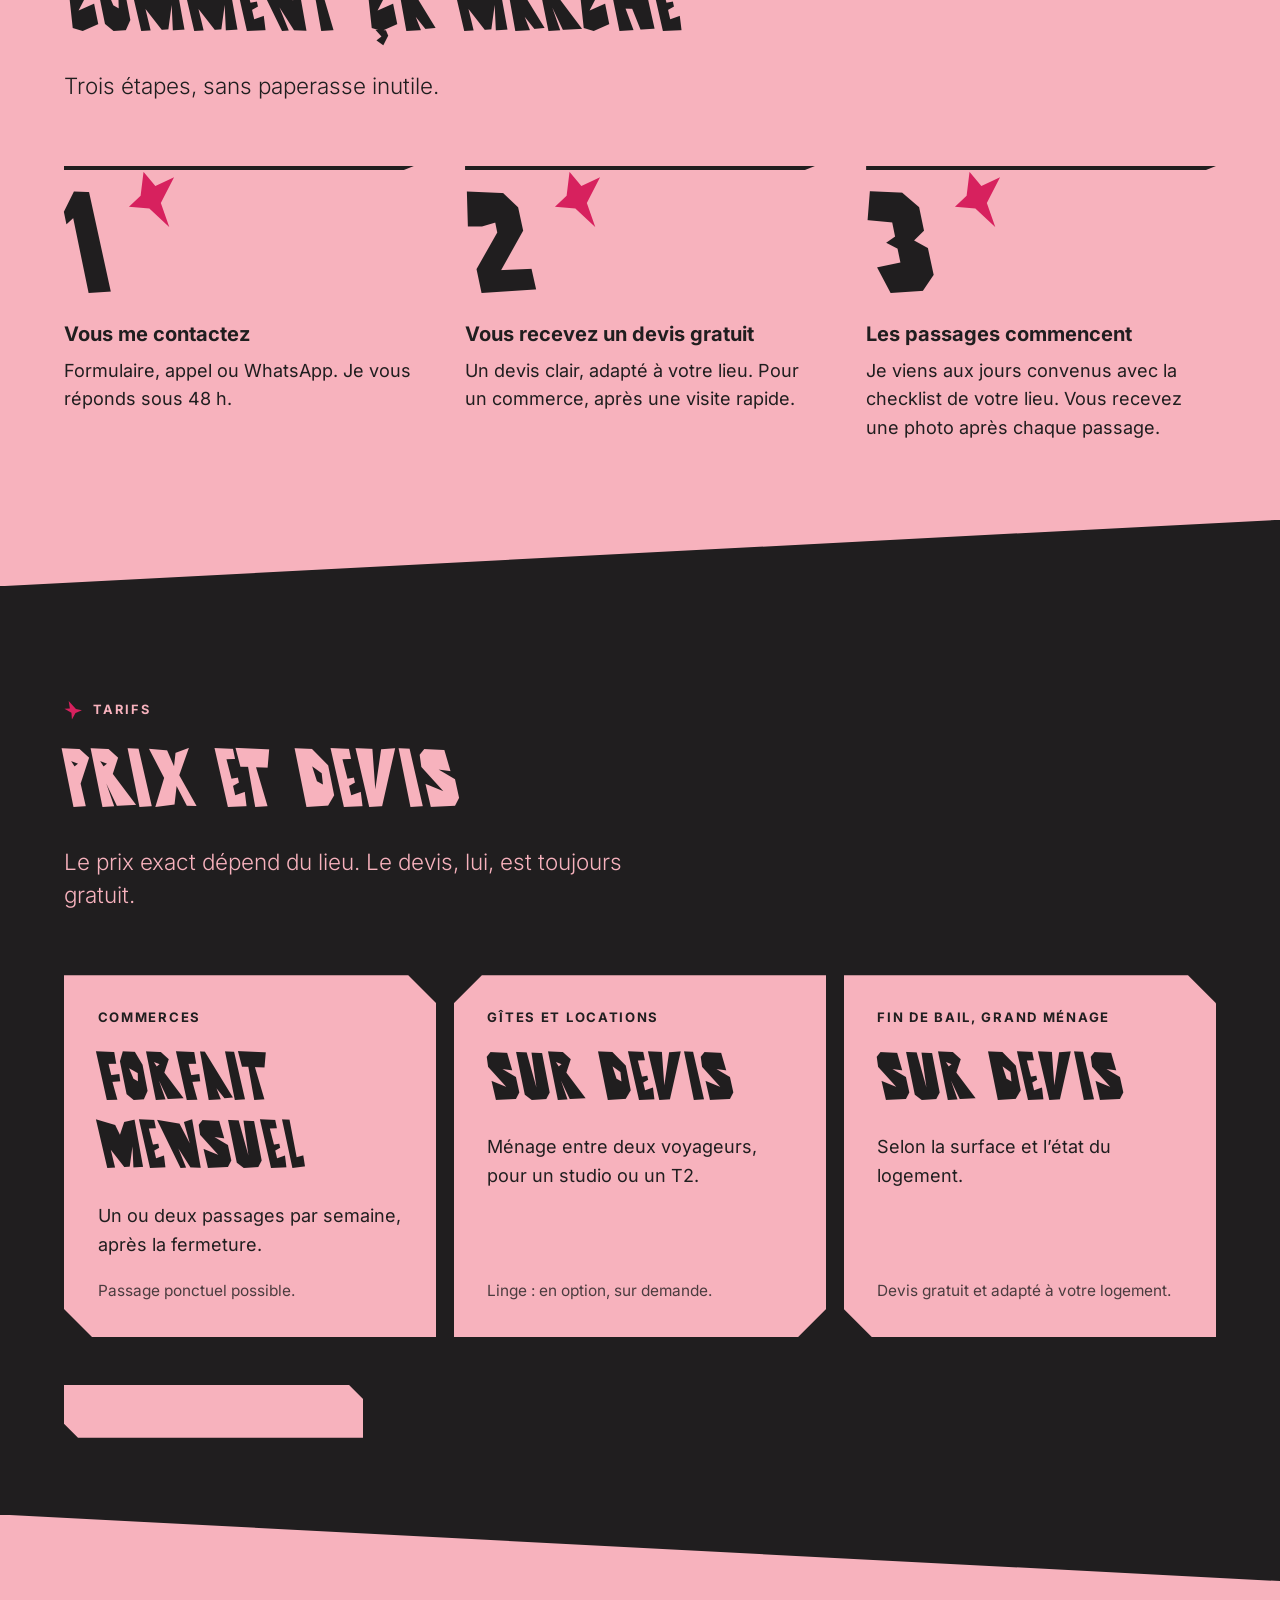
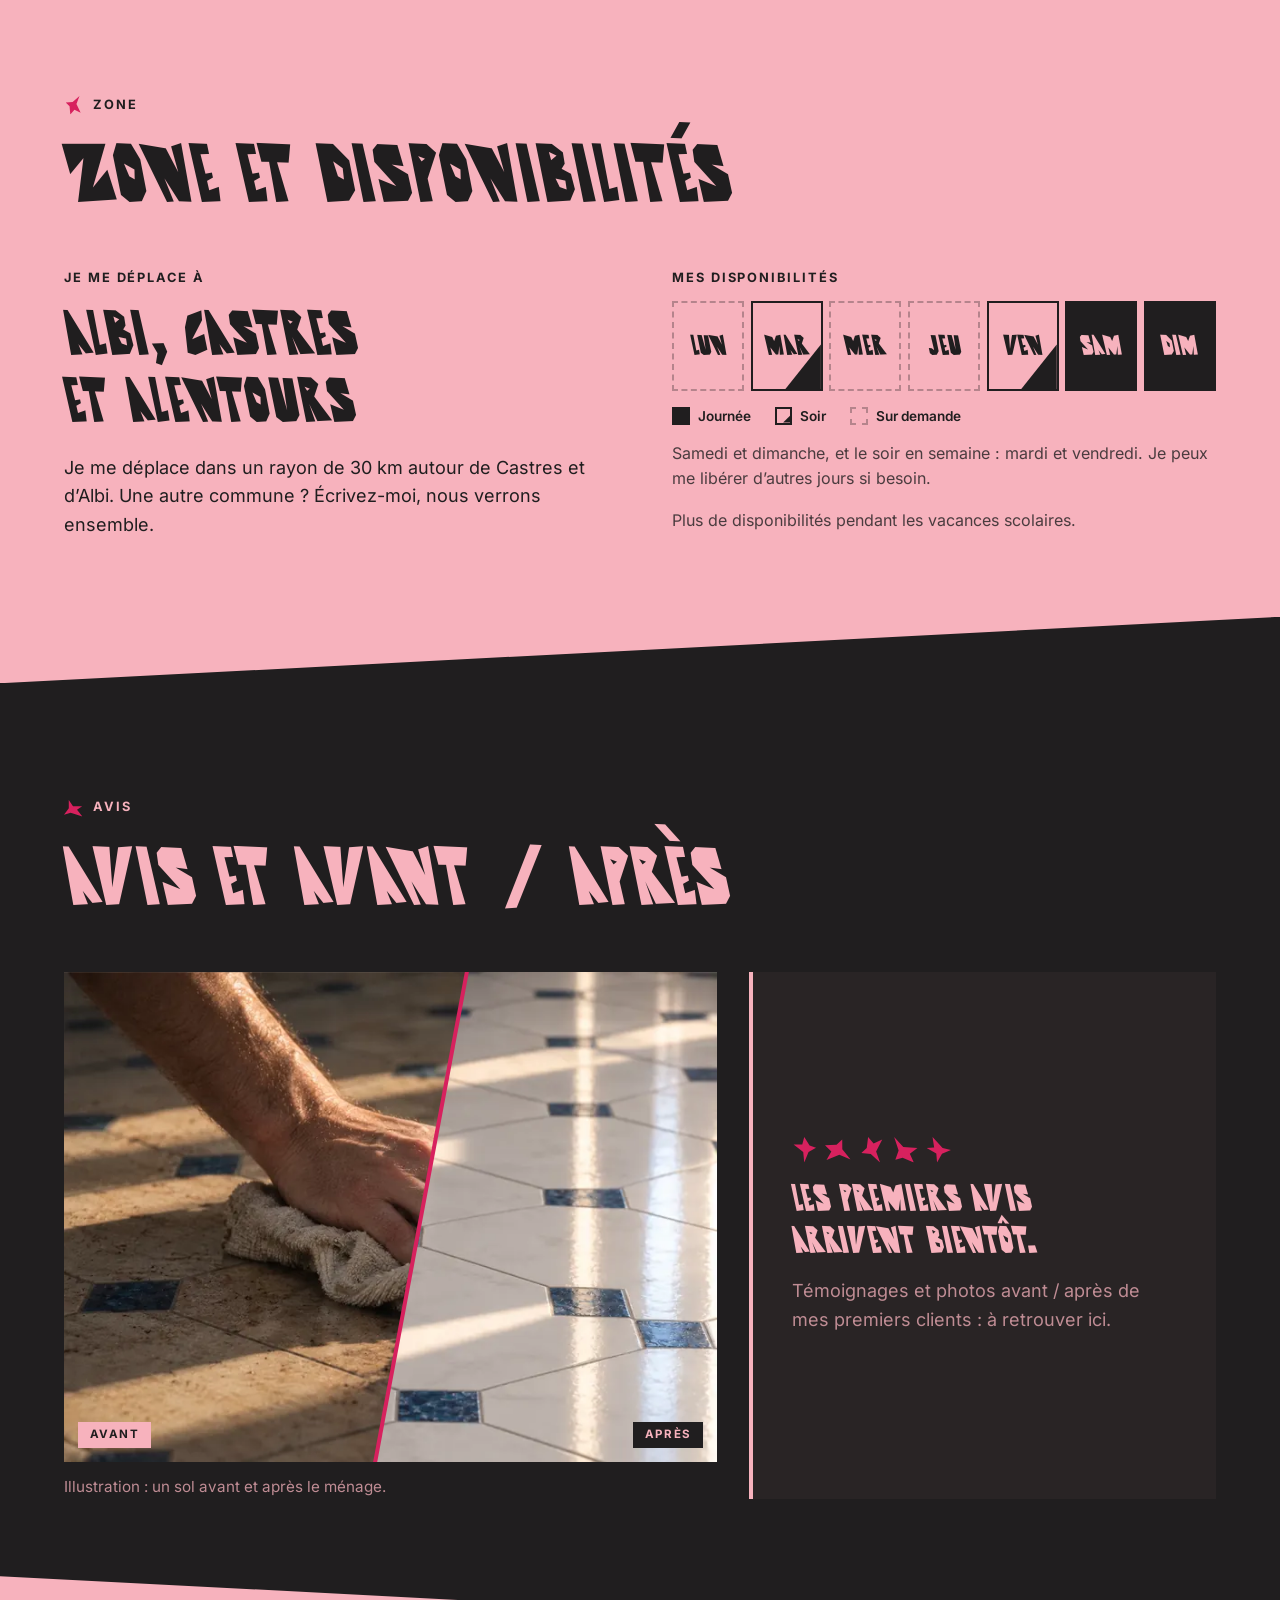
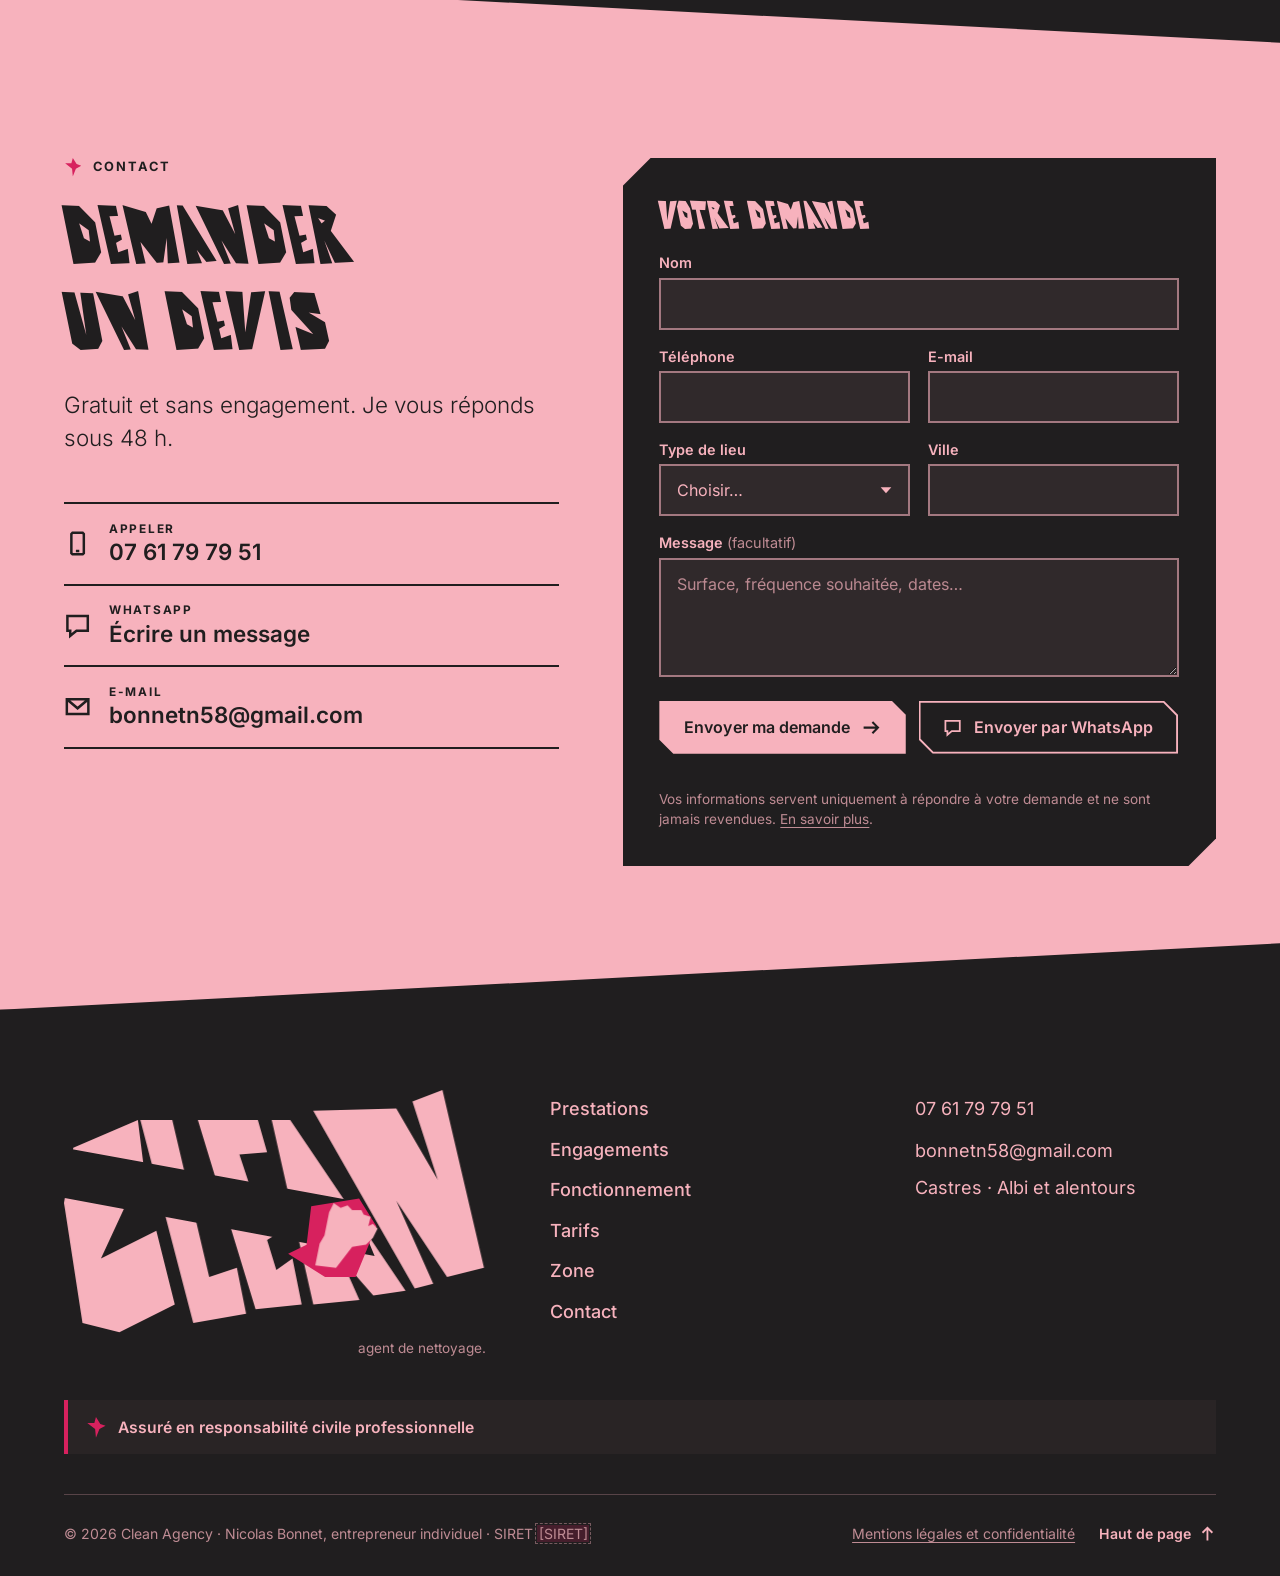
==== commit 7df8099d: "Ajoute un noindex temporaire pour la phase de test Le site va être publié sur l'adresse github.io po" ====
--- a/index.html
+++ b/index.html
@@ -7,6 +7,8 @@
 <meta name="description" content="Nettoyage de commerces, ménage de gîtes et fin de bail à Castres et Albi (Tarn). Toujours la même personne, photo après chaque passage. Devis gratuit.">
 <meta name="theme-color" content="#201E1F">
 <link rel="canonical" href="https://cleanagency.fr/">
+<!-- TEMPORAIRE (phase de test, adresse github.io) : retirer la ligne « noindex » au lancement, sinon Google ignorera le site -->
+<meta name="robots" content="noindex, nofollow">
 
 <!-- Partage (réseaux, messageries) -->
 <meta property="og:type" content="website">
